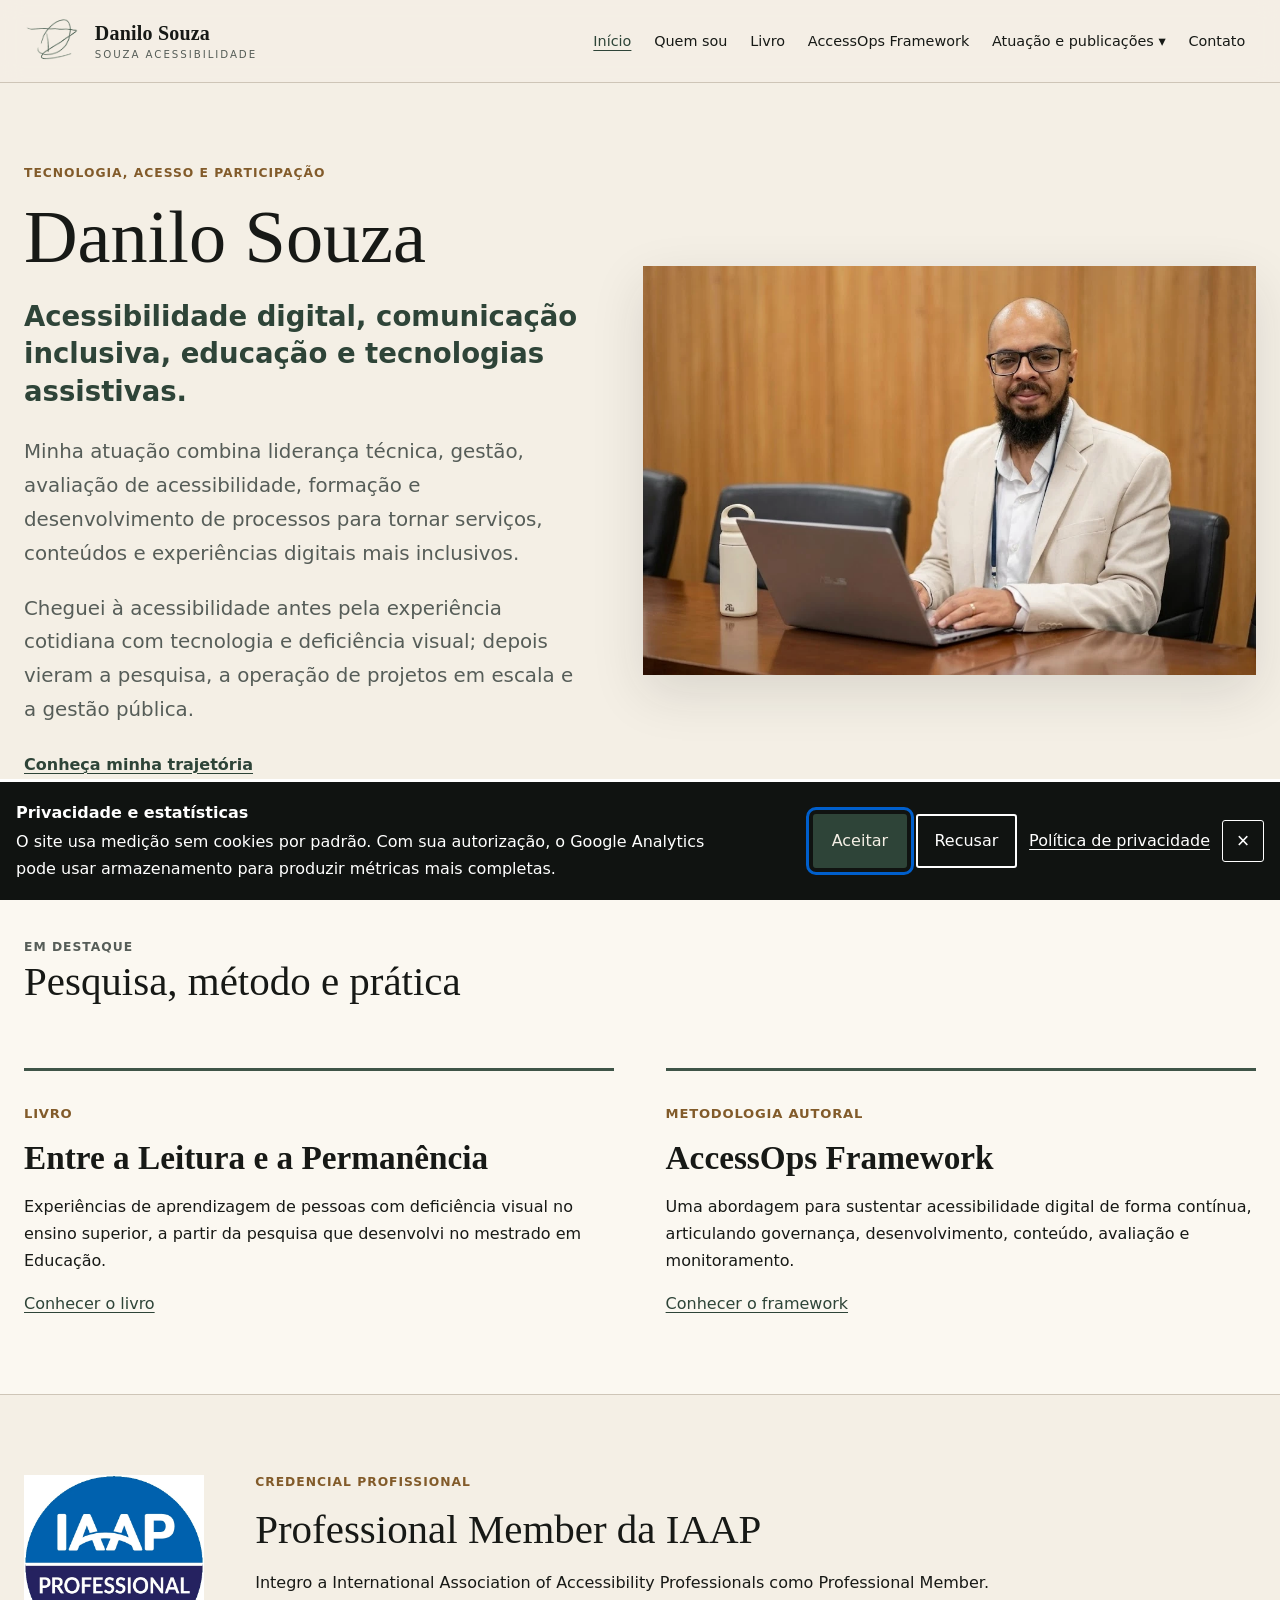
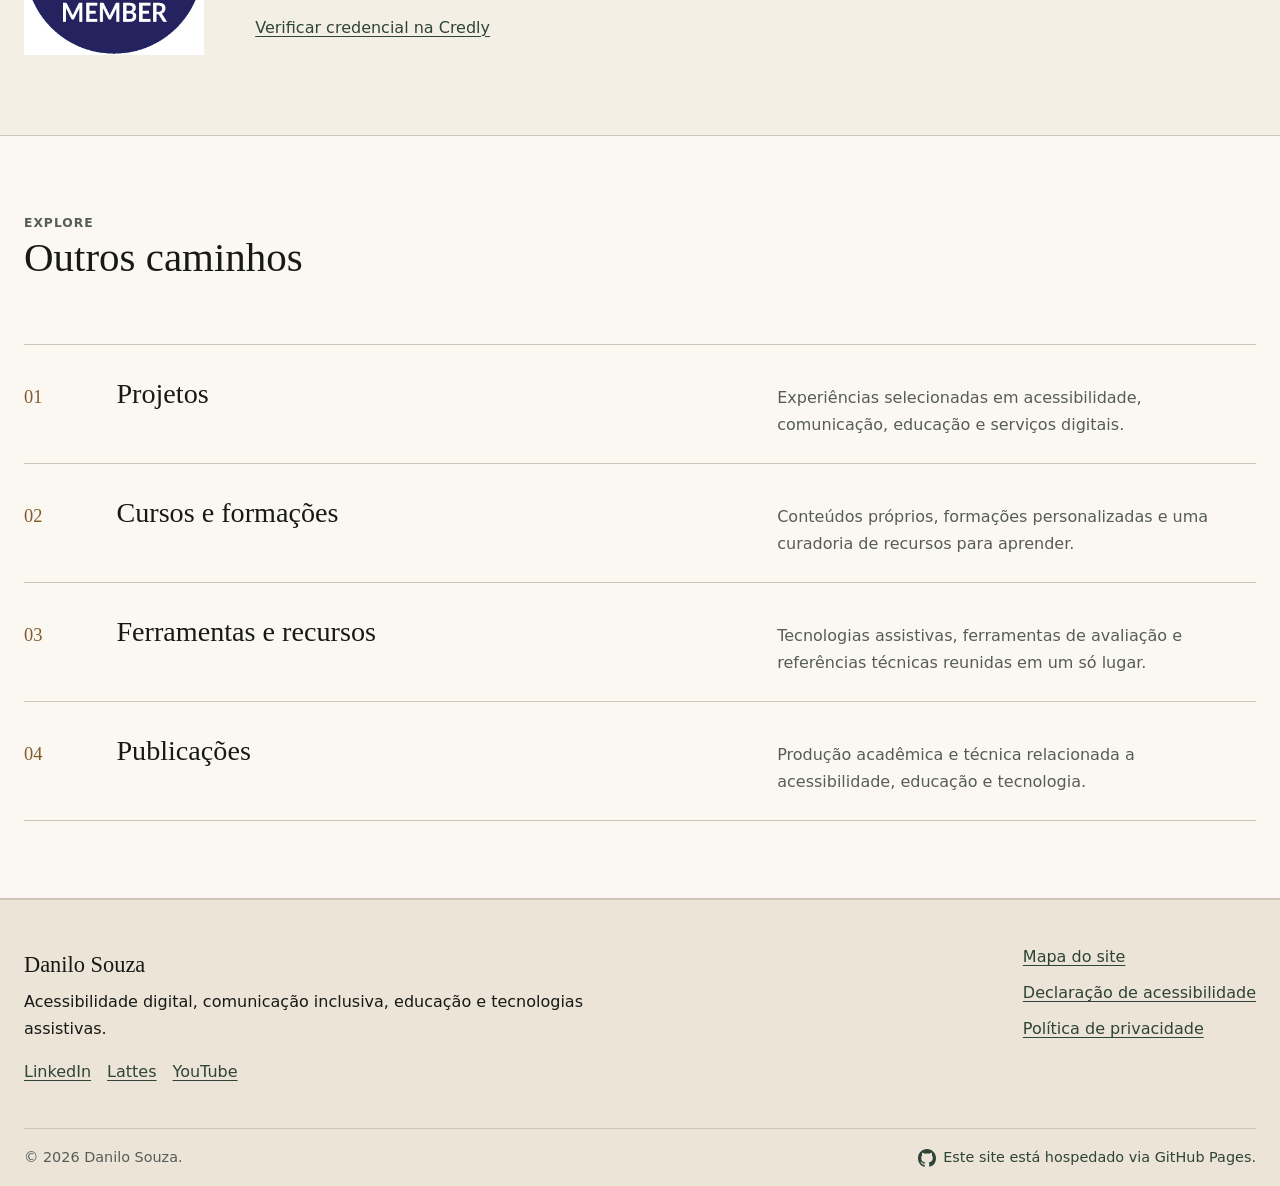
==== index.html @ 64485830 "Atualiza estrutura e conteúdo do site" ====
<!doctype html>
<html lang="pt-BR">
<head>
<meta charset="utf-8">
<meta name="viewport" content="width=device-width, initial-scale=1">
<title>Danilo Souza | Acessibilidade digital e comunicação inclusiva</title>
<meta name="description" content="Site de Danilo Souza sobre acessibilidade digital, comunicação inclusiva, educação, tecnologias assistivas, AccessOps Framework, publicações e projetos.">
<link rel="canonical" href="https://souzaacessibilidade.com.br/">
<link rel="icon" href="assets/img/favicon.svg" type="image/svg+xml">
<link rel="stylesheet" href="assets/css/styles.css">
<meta name="theme-color" content="#f4efe5" media="(prefers-color-scheme: light)">
<meta name="theme-color" content="#171b18" media="(prefers-color-scheme: dark)">
<meta property="og:type" content="website">
<meta property="og:locale" content="pt_BR">
<meta property="og:title" content="Danilo Souza | Acessibilidade digital e comunicação inclusiva">
<meta property="og:description" content="Site de Danilo Souza sobre acessibilidade digital, comunicação inclusiva, educação, tecnologias assistivas, AccessOps Framework, publicações e projetos.">
<meta property="og:url" content="https://souzaacessibilidade.com.br/">
<meta property="og:image" content="https://souzaacessibilidade.com.br/assets/img/danilo-souza-home.webp">
<meta name="twitter:card" content="summary_large_image">

<script type="application/ld+json">{"@context": "https://schema.org", "@type": "Person", "name": "Danilo Souza", "url": "https://souzaacessibilidade.com.br/", "image": "https://souzaacessibilidade.com.br/assets/img/danilo-souza-home.webp", "jobTitle": "Diretor de Acessibilidade Digital e Comunicação Inclusiva", "sameAs": ["https://www.linkedin.com/in/danilo-s-souza/", "http://lattes.cnpq.br/0973728129775438", "https://github.com/DxDad/souzaacessibilidade", "https://www.credly.com/badges/1b56a520-1020-4061-b99e-960985c0852b/linked_in_profile"], "knowsAbout": ["Acessibilidade digital", "Comunicação inclusiva", "Tecnologias assistivas", "Governança digital", "Educação inclusiva"]}</script>
</head>
<body>
<a class="skip-link" href="#conteudo">Ir para o conteúdo</a>
<header class="site-header">
  <div class="shell header-inner">
    <a class="brand" href="index.html" aria-label="Danilo Souza — página inicial">
      <span class="brand-mark" aria-hidden="true"></span>
      <span class="brand-text"><strong>Danilo Souza</strong><span>Souza Acessibilidade</span></span>
    </a>
    <button class="nav-toggle" type="button" aria-expanded="false" aria-controls="site-menu"><span aria-hidden="true">☰</span><span class="sr-only">Abrir menu</span></button>
    <nav id="site-menu" class="site-nav" aria-label="Navegação principal">
      <ul>
        <li><a href="index.html" aria-current="page">Início</a></li>
        <li><a href="quem-sou.html">Quem sou</a></li>
        <li><a href="entre-a-leitura-e-a-permanencia.html">Livro</a></li>
        <li><a href="accessops-framework.html">AccessOps Framework</a></li>
        <li class="nav-submenu">
          <button class="submenu-toggle" type="button" aria-expanded="false" aria-controls="atuacao-menu">Atuação e publicações <span aria-hidden="true">▾</span></button>
          <ul id="atuacao-menu" class="submenu" hidden><li><a href="cursos.html">Cursos</a></li><li><a href="ferramentas-e-recursos.html">Ferramentas e recursos</a></li><li><a href="projetos.html">Projetos</a></li><li><a href="publicacoes.html">Publicações</a></li><li><a href="atuacao-voluntaria.html">Atuação voluntária</a></li></ul>
        </li>
        <li><a href="contato.html">Contato</a></li>
      </ul>
    </nav>
  </div>
</header>
<main id="conteudo" tabindex="-1">
<section class="home-hero" aria-labelledby="home-title">
  <div class="shell home-hero-grid">
    <div class="home-copy">
      <p class="eyebrow">Tecnologia, acesso e participação</p>
      <h1 id="home-title">Danilo Souza</h1>
      <p class="tagline">Acessibilidade digital, comunicação inclusiva, educação e tecnologias assistivas.</p>
      <div class="prose lede"><p>Minha atuação combina liderança técnica, gestão, avaliação de acessibilidade, formação e desenvolvimento de processos para tornar serviços, conteúdos e experiências digitais mais inclusivos.</p><p>Cheguei à acessibilidade antes pela experiência cotidiana com tecnologia e deficiência visual; depois vieram a pesquisa, a operação de projetos em escala e a gestão pública.</p></div>
      <p class="text-link"><a href="quem-sou.html">Conheça minha trajetória</a></p>
    </div>
    <figure class="home-photo-wrap"><img class="home-photo" src="assets/img/danilo-souza-home.webp" width="1800" height="1199" alt="Danilo Souza sentado à mesa diante de um notebook, em uma sala com painéis de madeira."></figure>
  </div>
</section>
<section class="section alt" aria-labelledby="destaques-title">
  <div class="shell">
    <div class="section-head compact"><div><p class="eyebrow">Em destaque</p><h2 id="destaques-title">Pesquisa, método e prática</h2></div></div>
    <div class="feature-pair">
      <article class="feature"><p class="feature-kicker">Livro</p><h3>Entre a Leitura e a Permanência</h3><p>Experiências de aprendizagem de pessoas com deficiência visual no ensino superior, a partir da pesquisa que desenvolvi no mestrado em Educação.</p><a href="entre-a-leitura-e-a-permanencia.html">Conhecer o livro</a></article>
      <article class="feature"><p class="feature-kicker">Metodologia autoral</p><h3>AccessOps Framework</h3><p>Uma abordagem para sustentar acessibilidade digital de forma contínua, articulando governança, desenvolvimento, conteúdo, avaliação e monitoramento.</p><a href="accessops-framework.html">Conhecer o framework</a></article>
    </div>
  </div>
</section>
<section class="section" aria-labelledby="iaap-title">
  <div class="shell credential-strip">
    <img src="assets/img/iaap-professional-member.webp" width="600" height="600" alt="Badge IAAP Professional Member.">
    <div class="prose"><p class="eyebrow">Credencial profissional</p><h2 id="iaap-title">Professional Member da IAAP</h2><p>Integro a International Association of Accessibility Professionals como Professional Member.</p><p><a href="https://www.credly.com/badges/1b56a520-1020-4061-b99e-960985c0852b/linked_in_profile" target="_blank" rel="noopener noreferrer">Verificar credencial na Credly<span class="sr-only"> (abre em nova aba)</span></a></p></div>
  </div>
</section>
<section class="section alt" aria-labelledby="caminhos-title">
  <div class="shell"><div class="section-head compact"><div><p class="eyebrow">Explore</p><h2 id="caminhos-title">Outros caminhos</h2></div></div>
    <div class="editorial-links">
      <a class="editorial-link" href="projetos.html"><span class="editorial-index">01</span><span class="editorial-title">Projetos</span><span class="editorial-desc">Experiências selecionadas em acessibilidade, comunicação, educação e serviços digitais.</span></a>
      <a class="editorial-link" href="cursos.html"><span class="editorial-index">02</span><span class="editorial-title">Cursos e formações</span><span class="editorial-desc">Conteúdos próprios, formações personalizadas e uma curadoria de recursos para aprender.</span></a>
      <a class="editorial-link" href="ferramentas-e-recursos.html"><span class="editorial-index">03</span><span class="editorial-title">Ferramentas e recursos</span><span class="editorial-desc">Tecnologias assistivas, ferramentas de avaliação e referências técnicas reunidas em um só lugar.</span></a>
      <a class="editorial-link" href="publicacoes.html"><span class="editorial-index">04</span><span class="editorial-title">Publicações</span><span class="editorial-desc">Produção acadêmica e técnica relacionada a acessibilidade, educação e tecnologia.</span></a>
    </div>
  </div>
</section></main>
<footer class="site-footer">
  <div class="footer-grid shell">
    <div>
      <p class="footer-brand">Danilo Souza</p>
      <p>Acessibilidade digital, comunicação inclusiva, educação e tecnologias assistivas.</p>
      <div class="footer-social" aria-label="Perfis e canais externos">
        <a href="https://www.linkedin.com/in/danilo-s-souza/" target="_blank" rel="noopener noreferrer">LinkedIn<span class="sr-only"> (abre em nova aba)</span></a>
        <a href="http://lattes.cnpq.br/0973728129775438" target="_blank" rel="noopener noreferrer">Lattes<span class="sr-only"> (abre em nova aba)</span></a>
        <a href="https://www.youtube.com/playlist?list=PL_rMi_LH7fsJri7m0arTn__mu0YzsAhyv" target="_blank" rel="noopener noreferrer">YouTube<span class="sr-only"> (abre em nova aba)</span></a>
      </div>
    </div>
    <nav aria-label="Informações do site" class="footer-links">
      <a href="mapa-do-site.html">Mapa do site</a>
      <a href="declaracao-de-acessibilidade.html">Declaração de acessibilidade</a>
      <a href="politica-de-privacidade.html">Política de privacidade</a>
    </nav>
  </div>
  <div class="footer-bottom shell">
    <p>© 2026 Danilo Souza.</p>
    <a class="github-hosting" href="https://github.com/DxDad/souzaacessibilidade" target="_blank" rel="noopener noreferrer"><span class="github-mark" aria-hidden="true"></span>Este site está hospedado via GitHub Pages.<span class="sr-only"> Repositório do site, abre em nova aba.</span></a>
  </div>
</footer>
<div class="consent" id="analytics-consent" hidden role="dialog" aria-modal="true" aria-labelledby="consent-title" aria-describedby="consent-text">
  <div class="consent-inner">
    <div>
      <p id="consent-title"><strong>Privacidade e estatísticas</strong></p>
      <p id="consent-text">O site usa medição sem cookies por padrão. Com sua autorização, o Google Analytics pode usar armazenamento para produzir métricas mais completas.</p>
    </div>
    <div class="consent-actions">
      <button type="button" class="button" data-consent="granted">Aceitar</button>
      <button type="button" class="button secondary inverse" data-consent="denied">Recusar</button>
      <a class="consent-policy" href="politica-de-privacidade.html">Política de privacidade</a>
      <button type="button" class="consent-close" data-consent-close aria-label="Fechar e manter a medição sem cookies">×</button>
    </div>
  </div>
</div>
<script src="assets/js/main.js" defer></script>
<div vw class="enabled"><div vw-access-button class="active"></div><div vw-plugin-wrapper><div class="vw-plugin-top-wrapper"></div></div></div>
<script src="https://vlibras.gov.br/app/vlibras-plugin.js"></script>
<script>if(window.VLibras){new window.VLibras.Widget('https://vlibras.gov.br/app');}</script>
</body>
</html>
---- assets/css/styles.css ----
:root{color-scheme:light;--bg:#f4efe5;--surface:#fbf8f1;--surface-2:#ece4d6;--ink:#171916;--muted:#565d58;--green:#3f5548;--green-strong:#2e4438;--green-soft:#dfe6df;--bronze:#825b2a;--line:#cec5b7;--focus:#005fcc;--shadow:0 18px 50px rgba(30,34,30,.12);--max:1280px;--measure:76ch}
@media(prefers-color-scheme:dark){:root{color-scheme:dark;--bg:#171b18;--surface:#1f2420;--surface-2:#282e29;--ink:#f3eee4;--muted:#c4c9c4;--green:#a8c1ad;--green-strong:#c5d6c8;--green-soft:#2e3b32;--bronze:#d5ad75;--line:#424a43;--focus:#78b8ff;--shadow:0 18px 50px rgba(0,0,0,.28)}}
*{box-sizing:border-box}html{scroll-behavior:smooth}body{margin:0;background:var(--bg);color:var(--ink);font:1rem/1.7 system-ui,-apple-system,BlinkMacSystemFont,"Segoe UI",sans-serif}img{max-width:100%;height:auto}a{color:var(--green-strong);text-decoration-thickness:.08em;text-underline-offset:.18em}a:hover{text-decoration-thickness:.14em}a:focus-visible,button:focus-visible,summary:focus-visible{outline:3px solid var(--focus);outline-offset:4px;border-radius:3px}.shell{width:min(calc(100% - 3rem),var(--max));margin-inline:auto}.sr-only{position:absolute!important;width:1px!important;height:1px!important;padding:0!important;margin:-1px!important;overflow:hidden!important;clip:rect(0,0,0,0)!important;white-space:nowrap!important;border:0!important}.skip-link{position:fixed;left:1rem;top:1rem;z-index:10000;background:#fff;color:#000;padding:.65rem 1rem;transform:translateY(-180%);border:2px solid #000}.skip-link:focus{transform:none}.site-header{background:color-mix(in srgb,var(--bg) 94%,transparent);backdrop-filter:blur(10px);border-bottom:1px solid var(--line);position:sticky;top:0;z-index:100}.header-inner{min-height:82px;display:flex;align-items:center;justify-content:space-between;gap:1.2rem}.brand{display:flex;align-items:center;gap:.8rem;text-decoration:none;color:var(--ink);min-width:max-content}.brand-mark{width:58px;height:46px;background:var(--green);mask:url('../img/rubrica-danilo.png') center/contain no-repeat;-webkit-mask:url('../img/rubrica-danilo.png') center/contain no-repeat;transform:rotate(-3deg)}.brand-text{display:grid;line-height:1.05}.brand-text strong{font-family:Georgia,"Times New Roman",serif;font-size:1.25rem;font-weight:600;letter-spacing:.01em}.brand-text span{font-size:.64rem;letter-spacing:.19em;text-transform:uppercase;margin-top:.32rem;color:var(--muted)}.nav-toggle{display:none;background:transparent;border:1px solid var(--line);padding:.55rem .7rem;font-size:1.15rem;color:var(--ink)}.site-nav>ul{display:flex;align-items:center;gap:.08rem;list-style:none;margin:0;padding:0}.site-nav a,.submenu-toggle{display:block;padding:.62rem .67rem;color:var(--ink);background:none;border:0;text-decoration:none;font:inherit;font-size:.9rem;cursor:pointer}.site-nav a[aria-current=page],.site-nav a:hover,.submenu-toggle:hover{color:var(--green-strong);text-decoration:underline;text-underline-offset:.28em}.nav-submenu{position:relative}.submenu-toggle[aria-expanded=true] span{display:inline-block;transform:rotate(180deg)}.submenu{position:absolute;right:0;top:calc(100% + .42rem);min-width:250px;background:var(--surface);border:1px solid var(--line);box-shadow:var(--shadow);padding:.42rem;list-style:none;margin:0}.submenu a{padding:.7rem .8rem}main{min-height:58vh}.eyebrow{margin:0 0 .7rem;color:var(--bronze);font-weight:750;letter-spacing:.08em;text-transform:uppercase;font-size:.77rem}h1,h2,h3{font-family:Georgia,"Times New Roman",serif;line-height:1.14;color:var(--ink);text-wrap:balance}h1{font-size:clamp(2.5rem,5.8vw,5.4rem);font-weight:500;margin:.08em 0 .25em}h2{font-size:clamp(1.8rem,3.2vw,3rem);font-weight:500;margin:0 0 .7em}h3{font-size:clamp(1.2rem,1.8vw,1.55rem);font-weight:600;margin:1.2em 0 .42em}.tagline{font-size:clamp(1.25rem,2.15vw,1.95rem);max-width:34ch;color:var(--green-strong);font-weight:600;line-height:1.35;margin:0 0 1.6rem}.lede{font-size:clamp(1.08rem,1.55vw,1.3rem);max-width:68ch;color:var(--muted)}.prose{max-width:var(--measure)}.prose p{margin:0 0 1.08em}.prose-wide{max-width:94ch}.home-hero{padding:clamp(2.1rem,5vw,5.5rem) 0;border-bottom:1px solid var(--line)}.home-hero-grid{display:grid;grid-template-columns:minmax(0,.95fr) minmax(420px,1.05fr);gap:clamp(2.5rem,5vw,6rem);align-items:center}.home-copy{padding-block:1rem}.home-photo-wrap{margin:0}.home-photo{display:block;width:100%;aspect-ratio:3/2;object-fit:cover;object-position:center 44%;box-shadow:var(--shadow)}.text-link{margin:1.5rem 0 0;font-weight:700}.section{padding:clamp(3.2rem,6vw,6rem) 0}.section.alt{background:var(--surface);border-block:1px solid var(--line)}.section-head{display:grid;grid-template-columns:minmax(0,1.2fr) minmax(280px,.8fr);gap:2.5rem;align-items:end;margin-bottom:2.2rem}.section-head.compact{grid-template-columns:1fr}.section-head p{margin:0;color:var(--muted);max-width:55ch}.feature-pair{display:grid;grid-template-columns:repeat(2,minmax(0,1fr));gap:clamp(1.5rem,4vw,4rem)}.feature{border-top:3px solid var(--green);padding-top:1.2rem}.feature h3{font-size:clamp(1.55rem,2.6vw,2.35rem);margin:.2rem 0 .65rem}.feature p{max-width:64ch}.feature-kicker{color:var(--bronze);text-transform:uppercase;letter-spacing:.06em;font-weight:750;font-size:.82rem}.credential-strip{display:grid;grid-template-columns:180px minmax(0,1fr);gap:clamp(1.6rem,4vw,3.5rem);align-items:center}.credential-strip img{width:180px}.credential-strip h2{margin-bottom:.4em}.editorial-links{border-top:1px solid var(--line)}.editorial-link{display:grid;grid-template-columns:70px minmax(0,1fr) minmax(260px,.75fr);gap:1.4rem;padding:1.55rem 0;border-bottom:1px solid var(--line);align-items:baseline;text-decoration:none;color:var(--ink)}.editorial-link:hover .editorial-title{text-decoration:underline;text-underline-offset:.2em}.editorial-index{font-family:Georgia,serif;color:var(--bronze);font-size:1.15rem}.editorial-title{font-family:Georgia,serif;font-size:clamp(1.35rem,2.2vw,1.9rem)}.editorial-desc{color:var(--muted)}.page-hero{padding:clamp(3.6rem,7vw,6.5rem) 0 2.6rem;border-bottom:1px solid var(--line)}.page-hero .lede{margin-bottom:0}.content-wrap{padding:clamp(2.8rem,5.5vw,5.2rem) 0}.story-layout{display:grid;grid-template-columns:minmax(0,1.45fr) minmax(300px,.55fr);gap:clamp(2.5rem,6vw,6.5rem);align-items:start}.story-prose{max-width:82ch}.story-aside{position:sticky;top:110px}.story-aside figure{margin:0}.story-aside figcaption{font-size:.9rem;color:var(--muted);margin-top:.6rem}.portrait{width:100%;display:block;box-shadow:var(--shadow)}.story-section{padding:2.15rem 0;border-top:1px solid var(--line)}.story-section:first-child{border-top:0;padding-top:0}.story-section h2{font-size:clamp(1.55rem,2.5vw,2.25rem)}.callout{border-left:4px solid var(--bronze);padding:.8rem 0 .8rem 1.35rem;margin:2rem 0;font-family:Georgia,serif;font-size:1.22rem;line-height:1.5}.button-row{display:flex;flex-wrap:wrap;gap:.75rem;margin:1.5rem 0}.button{display:inline-flex;align-items:center;justify-content:center;min-height:46px;padding:.72rem 1.05rem;border:2px solid var(--green-strong);background:var(--green-strong);color:var(--bg);text-decoration:none;font-weight:750;border-radius:3px;cursor:pointer;font:inherit}.button:hover{filter:brightness(.93)}.button.secondary{background:transparent;color:var(--green-strong)}.button.secondary:hover{background:var(--green-soft)}.button.inverse{color:white;border-color:white}.book-grid{display:grid;grid-template-columns:minmax(280px,.62fr) minmax(0,1.2fr);gap:clamp(2.5rem,6vw,6rem);align-items:start}.book-cover{width:min(100%,470px);box-shadow:0 22px 48px rgba(0,0,0,.2)}.meta-list{display:grid;grid-template-columns:max-content 1fr;gap:.4rem 1.3rem;margin:1.5rem 0 0}.meta-list dt{font-weight:750}.meta-list dd{margin:0}.status{display:inline-block;background:var(--green-soft);color:var(--ink);font-weight:750;padding:.38rem .62rem;border-radius:3px;margin-bottom:1rem}.editorial-block{display:grid;grid-template-columns:minmax(260px,.7fr) minmax(0,1.1fr);gap:clamp(2rem,6vw,6rem);align-items:start}.video-poster{display:block;position:relative;max-width:1050px;text-decoration:none;color:white}.video-poster img{display:block;width:100%;box-shadow:var(--shadow)}.video-cta{position:absolute;left:1rem;bottom:1rem;background:rgba(0,0,0,.82);color:white;padding:.65rem .85rem;font-weight:750;border-radius:3px}.sample-shell{max-width:980px}.book-sample{margin-top:1.6rem;border:1px solid var(--line);background:var(--bg)}.book-sample summary{cursor:pointer;padding:1.1rem 1.25rem;font-weight:800;color:var(--green-strong);list-style-position:inside}.book-sample[open] summary{border-bottom:1px solid var(--line)}.sample-content{max-width:78ch;padding:clamp(1.4rem,4vw,3rem);margin:auto}.sample-content blockquote{margin:1.5rem 0;padding:1rem 1.3rem;border-left:4px solid var(--green);background:var(--surface)}.sample-content blockquote p{margin:.65rem 0}.sample-cta{border-top:2px solid var(--green);margin-top:2.5rem;padding-top:1.3rem}.longform .long-section,.prose-wide .long-section{padding:2.15rem 0;border-top:1px solid var(--line)}.longform .long-section:first-child,.prose-wide .long-section:first-child{border-top:0;padding-top:0}.long-section h2{font-size:clamp(1.6rem,2.5vw,2.35rem)}.cycle{display:grid;grid-template-columns:repeat(3,1fr);gap:1px;background:var(--line);border:1px solid var(--line);margin:2rem 0}.cycle article{background:var(--surface);padding:1.45rem}.cycle .n{color:var(--bronze);font-family:Georgia,serif;font-size:1.55rem}.cycle h3{margin:.35rem 0 .4rem}.resource-note{max-width:86ch;margin-bottom:2rem}.resource-section{padding:2.3rem 0;border-top:1px solid var(--line)}.resource-section:first-of-type{border-top:0}.resource-section>h2{font-size:clamp(1.55rem,2.4vw,2.2rem)}.resource-list{border-top:1px solid var(--line)}.resource-entry{display:grid;grid-template-columns:minmax(0,1.2fr) minmax(300px,.8fr);gap:2rem;padding:1.45rem 0;border-bottom:1px solid var(--line);scroll-margin-top:110px}.resource-entry h3{margin:0 0 .4rem}.resource-entry p{margin:.2rem 0}.resource-meta{margin:0}.resource-meta div{display:grid;grid-template-columns:90px 1fr;gap:.65rem;padding:.18rem 0}.resource-meta dt{font-weight:750}.resource-meta dd{margin:0}.course-sections{border-top:1px solid var(--line)}.course-section{display:grid;grid-template-columns:minmax(170px,.32fr) minmax(0,1fr);gap:clamp(2rem,5vw,5rem);padding:2.6rem 0;border-bottom:1px solid var(--line)}.section-label{color:var(--bronze);font-weight:800;text-transform:uppercase;letter-spacing:.06em;font-size:.85rem}.course-content h2{font-size:clamp(1.5rem,2.4vw,2.2rem);margin-top:0}.course-content p{max-width:75ch}.learning-list{display:grid;grid-template-columns:repeat(2,minmax(0,1fr));gap:2rem 3rem}.learning-list article{border-top:2px solid var(--green);padding-top:.9rem}.learning-list h2{font-size:1.35rem}.steps{display:grid;grid-template-columns:repeat(4,1fr);gap:1px;background:var(--line);border:1px solid var(--line);margin:1.7rem 0}.steps article{background:var(--surface);padding:1.3rem}.steps span{font-family:Georgia,serif;color:var(--bronze);font-size:1.4rem}.steps h3{margin:.35rem 0}.principles{display:grid;grid-template-columns:repeat(2,1fr);gap:1.4rem}.principles article{border-top:2px solid var(--green);padding-top:.9rem}.ethics-note{font-size:.94rem;color:var(--muted);border-top:1px solid var(--line);padding-top:1.2rem}.project-list,.pub-list{border-top:1px solid var(--line)}.project-entry,.pub-entry{display:grid;grid-template-columns:minmax(140px,.28fr) minmax(0,1fr);gap:1.8rem;padding:1.85rem 0;border-bottom:1px solid var(--line)}.project-type,.pub-year{color:var(--bronze);font-weight:800;font-size:.86rem;text-transform:uppercase;letter-spacing:.06em}.project-entry h2,.pub-entry h2{font-size:clamp(1.35rem,2vw,1.85rem);margin:0 0 .45rem}.project-entry p,.pub-entry p{margin:.4rem 0;max-width:76ch}.inline-links{display:flex;flex-wrap:wrap;gap:.9rem;margin-top:.7rem}.note{font-size:.94rem;color:var(--muted)}.contact-grid{display:grid;grid-template-columns:repeat(2,minmax(0,1fr));gap:1.5rem;max-width:950px}.contact-item{border-top:2px solid var(--green);padding:1rem 0}.contact-item h2{font-size:1.25rem;margin:0 0 .3rem}.site-map{columns:2;column-gap:4rem;max-width:980px}.site-map>li{break-inside:avoid;margin-bottom:1rem}.site-map ul{margin-top:.5rem}.policy h2{margin-top:2.2rem;font-size:1.65rem}.status-line{font-weight:700}.site-footer{border-top:1px solid var(--line);background:var(--surface-2)}.footer-grid{display:grid;grid-template-columns:minmax(0,1fr) auto;gap:3rem;padding:2.7rem 0}.footer-brand{font-family:Georgia,serif;font-size:1.4rem;margin:0 0 .3rem}.footer-grid p{max-width:60ch;margin:.2rem 0}.footer-social{display:flex;gap:1rem;flex-wrap:wrap;margin-top:1rem}.footer-links{display:grid;align-content:start;gap:.55rem}.footer-links a{white-space:nowrap}.footer-bottom{border-top:1px solid var(--line);padding:1rem 0;font-size:.9rem;color:var(--muted);display:flex;gap:1.5rem;justify-content:space-between;align-items:center}.footer-bottom p{margin:0}.github-hosting{display:inline-flex;gap:.45rem;align-items:center;text-decoration:none}.github-mark{width:18px;height:18px;background:currentColor;mask:url('../img/github-mark.svg') center/contain no-repeat;-webkit-mask:url('../img/github-mark.svg') center/contain no-repeat}.consent{position:fixed;z-index:5000;inset:auto 0 0;background:#101311;color:#fff;border-top:3px solid #fff;max-height:100vh;overflow:auto}.consent-inner{width:min(calc(100% - 2rem),var(--max));margin:auto;padding:1rem 0;display:flex;gap:1.5rem;align-items:center;justify-content:space-between}.consent p{margin:.1rem 0;max-width:72ch}.consent-actions{display:flex;flex-wrap:wrap;gap:.55rem;align-items:center;flex-shrink:0}.consent-policy{color:white;padding:.55rem .2rem}.consent-close{background:transparent;border:1px solid #fff;color:#fff;font-size:1.35rem;line-height:1;width:42px;height:42px;border-radius:3px;cursor:pointer}
@media(max-width:1120px){.nav-toggle{display:block}.site-nav{display:none;position:absolute;left:0;right:0;top:82px;background:var(--surface);border-bottom:1px solid var(--line);padding:.5rem 1.5rem 1rem}.site-nav.open{display:block}.site-nav>ul{display:block}.site-nav a,.submenu-toggle{padding:.8rem .5rem}.submenu{position:static;box-shadow:none;border:0;border-left:2px solid var(--line);margin-left:.7rem;background:transparent}.home-hero-grid,.story-layout,.book-grid,.editorial-block{grid-template-columns:1fr}.home-photo{max-height:620px}.story-aside{position:static}.story-aside figure{max-width:560px}.section-head{grid-template-columns:1fr}.editorial-link{grid-template-columns:55px 1fr}.editorial-desc{grid-column:2}.cycle{grid-template-columns:repeat(2,1fr)}.resource-entry{grid-template-columns:1fr}.course-section{grid-template-columns:1fr;gap:.8rem}.steps{grid-template-columns:repeat(2,1fr)}}
@media(max-width:700px){body{font-size:1rem}.shell{width:min(calc(100% - 1.25rem),var(--max))}.header-inner{min-height:72px}.site-nav{top:72px;padding-inline:.7rem}.brand-mark{width:48px;height:39px}.brand-text strong{font-size:1.12rem}.brand-text span{font-size:.56rem}.home-hero{padding-top:1.5rem}.home-hero-grid{gap:2rem}.home-photo{aspect-ratio:4/3}.feature-pair,.learning-list,.principles,.contact-grid{grid-template-columns:1fr}.credential-strip{grid-template-columns:110px 1fr}.credential-strip img{width:110px}.editorial-link{grid-template-columns:1fr;gap:.28rem}.editorial-index,.editorial-desc{grid-column:auto}.cycle,.steps{grid-template-columns:1fr}.project-entry,.pub-entry{grid-template-columns:1fr;gap:.4rem}.resource-meta div{grid-template-columns:1fr;gap:.05rem}.site-map{columns:1}.footer-grid{grid-template-columns:1fr;gap:1.5rem}.footer-links a{white-space:normal}.footer-bottom{display:block}.github-hosting{margin-top:.55rem}.consent-inner{display:block}.consent-actions{margin-top:.8rem}.meta-list{grid-template-columns:1fr;gap:.1rem}.meta-list dd{margin-bottom:.55rem}}
@media(prefers-reduced-motion:reduce){html{scroll-behavior:auto}*,*::before,*::after{animation-duration:.001ms!important;transition-duration:.001ms!important}}
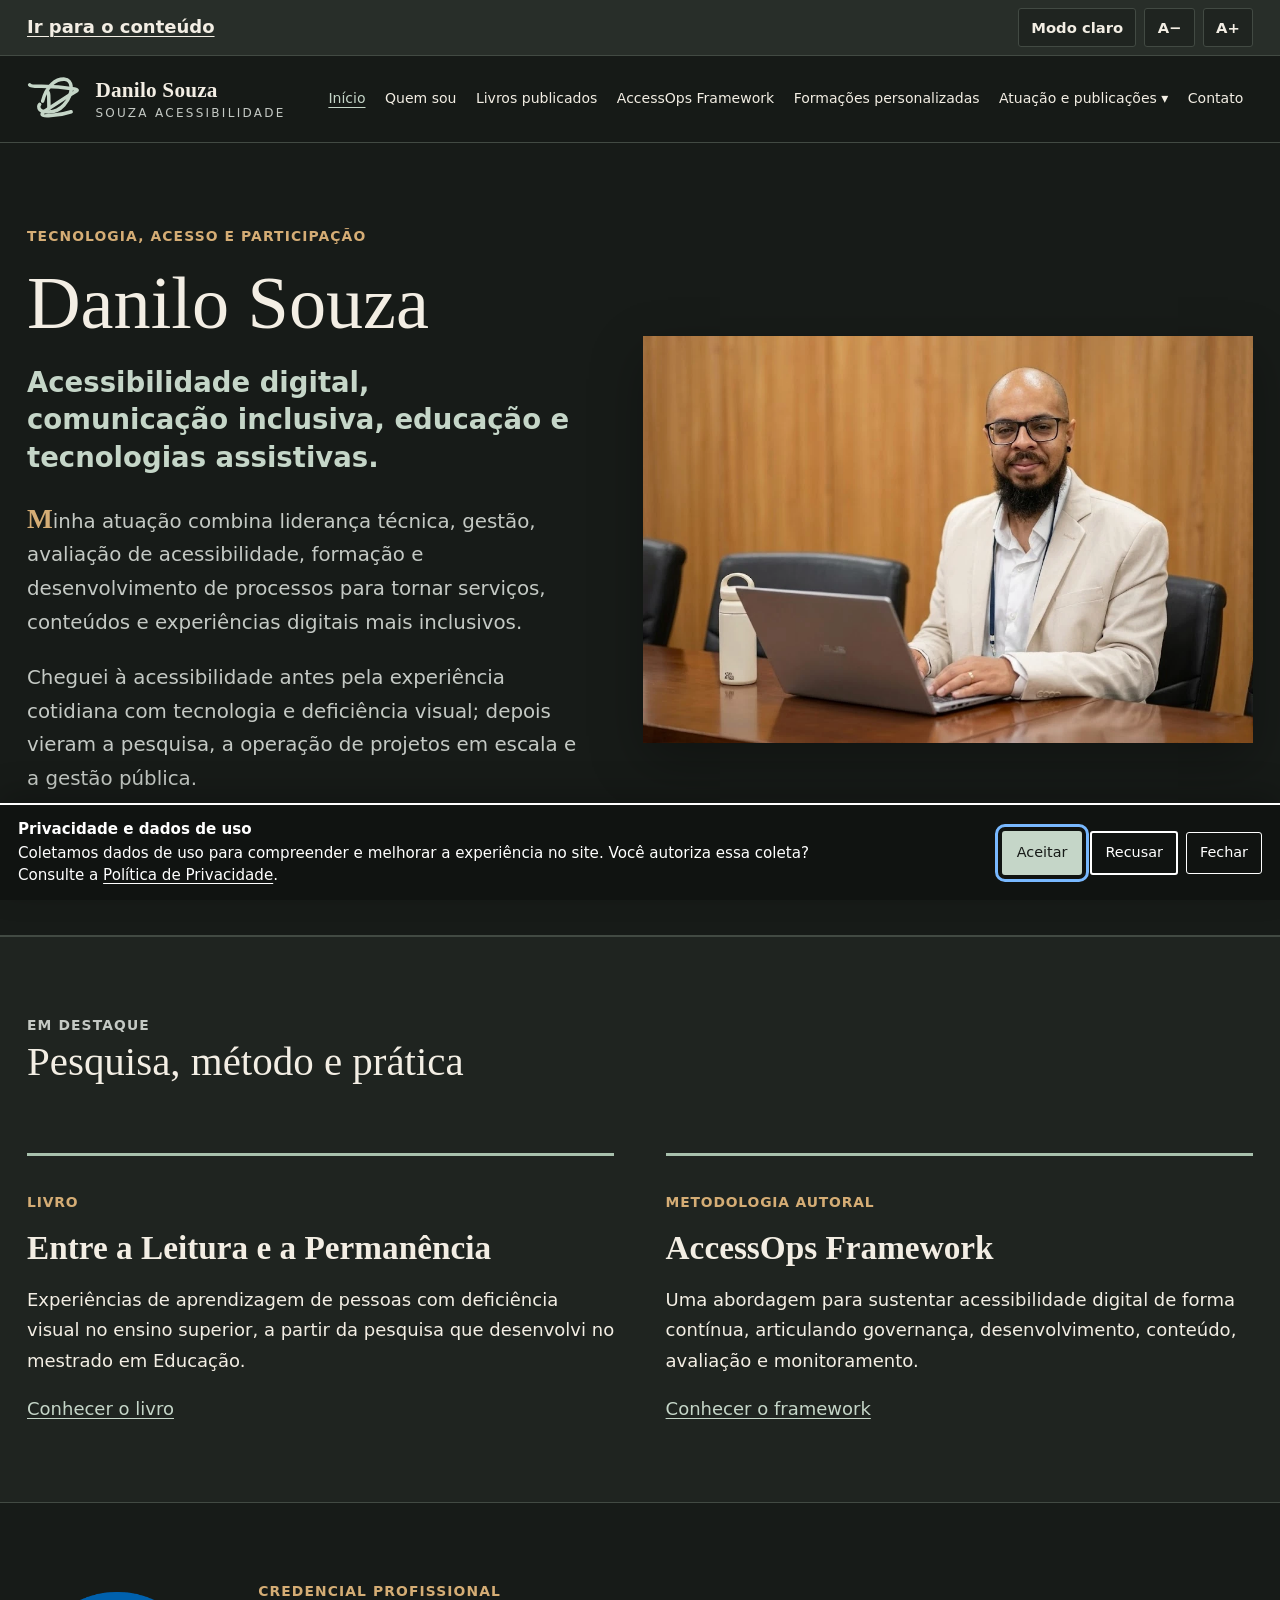
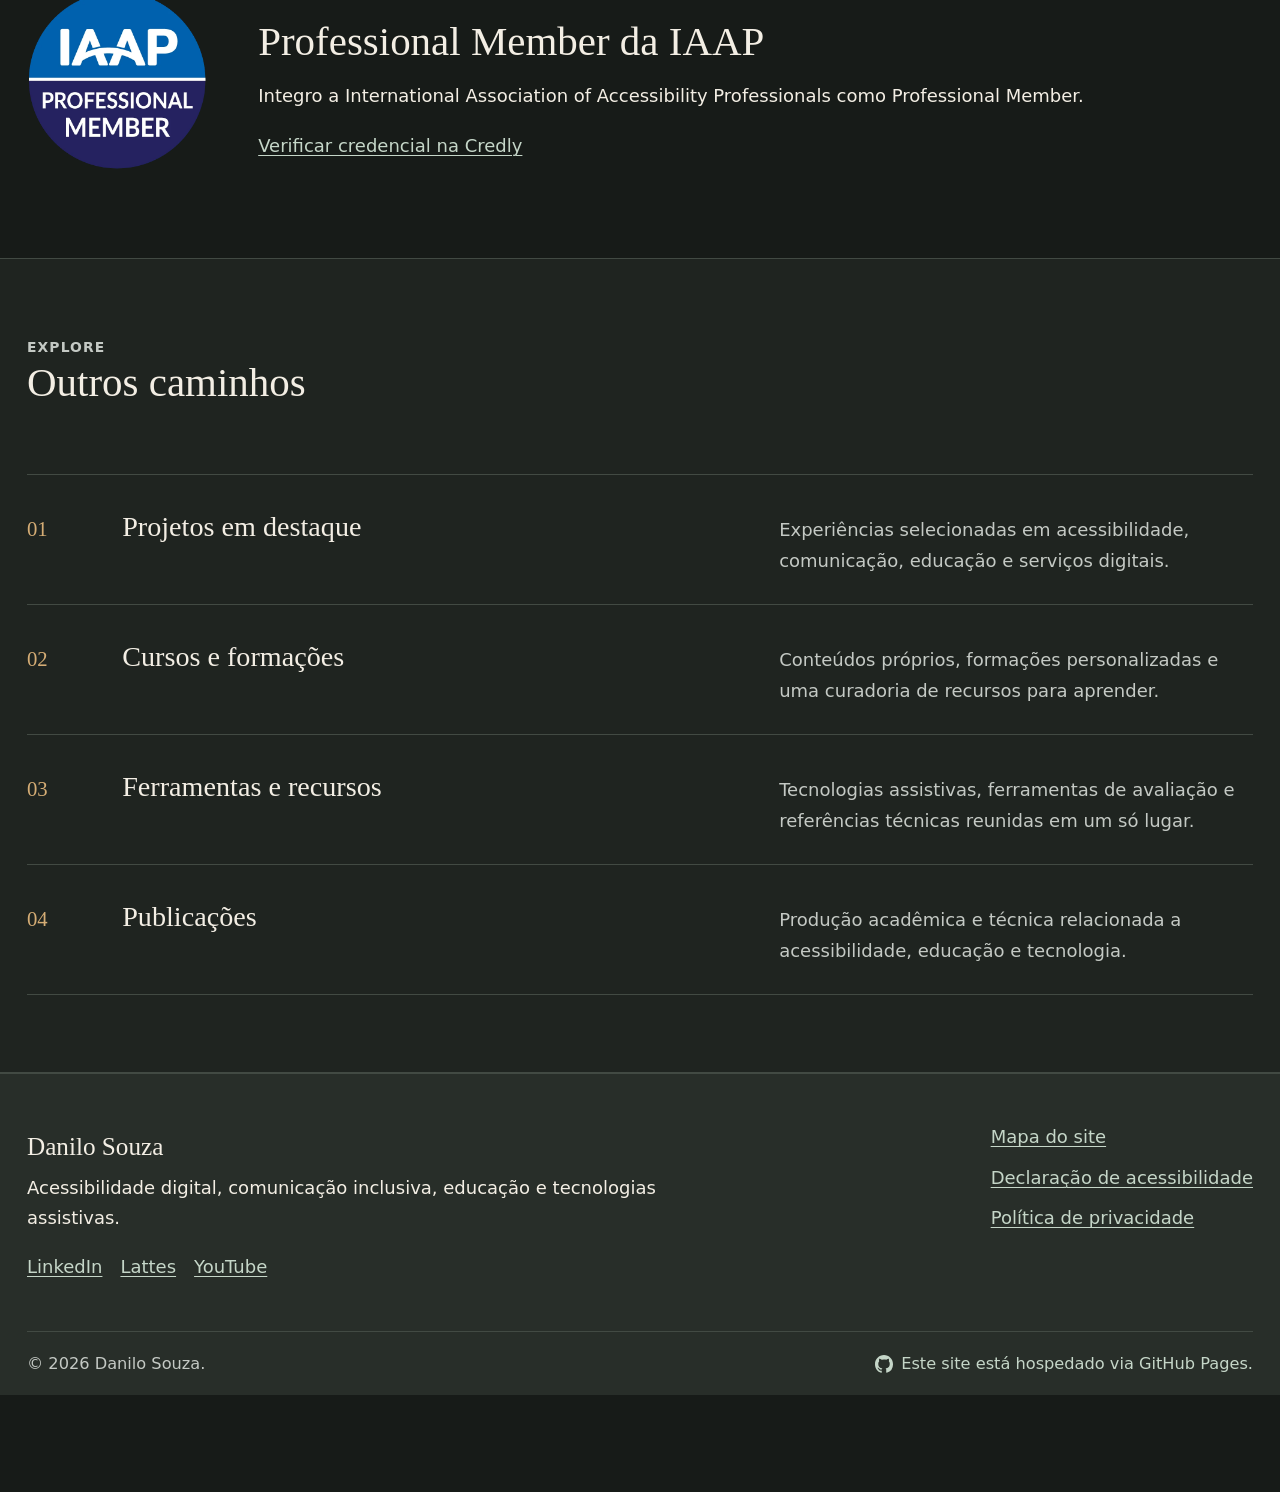
==== commit 7a3c8b01: "Atualiza acessibilidade, semântica, navegação e SEO do site" ====
--- a/index.html
+++ b/index.html
@@ -7,9 +7,9 @@
 <meta name="description" content="Site de Danilo Souza sobre acessibilidade digital, comunicação inclusiva, educação, tecnologias assistivas, AccessOps Framework, publicações e projetos.">
 <link rel="canonical" href="https://souzaacessibilidade.com.br/">
 <link rel="icon" href="assets/img/favicon.svg" type="image/svg+xml">
+<script data-visual-init>(function(){try{var t=localStorage.getItem('souza_theme');document.documentElement.dataset.theme=t==='light'?'light':'dark';var s=Number(localStorage.getItem('souza_text_size'));if([14,16,18,20,22].includes(s)){document.documentElement.style.setProperty('--text-size',s+'px');document.documentElement.dataset.textSize=String(s);}}catch(e){document.documentElement.dataset.theme='dark';}})();</script>
 <link rel="stylesheet" href="assets/css/styles.css">
-<meta name="theme-color" content="#f4efe5" media="(prefers-color-scheme: light)">
-<meta name="theme-color" content="#171b18" media="(prefers-color-scheme: dark)">
+<meta name="theme-color" id="theme-color-meta" content="#171b18">
 <meta property="og:type" content="website">
 <meta property="og:locale" content="pt_BR">
 <meta property="og:title" content="Danilo Souza | Acessibilidade digital e comunicação inclusiva">
@@ -18,26 +18,79 @@
 <meta property="og:image" content="https://souzaacessibilidade.com.br/assets/img/danilo-souza-home.webp">
 <meta name="twitter:card" content="summary_large_image">
 
-<script type="application/ld+json">{"@context": "https://schema.org", "@type": "Person", "name": "Danilo Souza", "url": "https://souzaacessibilidade.com.br/", "image": "https://souzaacessibilidade.com.br/assets/img/danilo-souza-home.webp", "jobTitle": "Diretor de Acessibilidade Digital e Comunicação Inclusiva", "sameAs": ["https://www.linkedin.com/in/danilo-s-souza/", "http://lattes.cnpq.br/0973728129775438", "https://github.com/DxDad/souzaacessibilidade", "https://www.credly.com/badges/1b56a520-1020-4061-b99e-960985c0852b/linked_in_profile"], "knowsAbout": ["Acessibilidade digital", "Comunicação inclusiva", "Tecnologias assistivas", "Governança digital", "Educação inclusiva"]}</script>
+<script type="application/ld+json">{
+  "@context": "https://schema.org",
+  "@graph": [
+    {
+      "@type": "WebSite",
+      "@id": "https://souzaacessibilidade.com.br/#website",
+      "url": "https://souzaacessibilidade.com.br/",
+      "name": "Souza Acessibilidade",
+      "inLanguage": "pt-BR",
+      "publisher": {"@id": "https://souzaacessibilidade.com.br/#danilo-souza"}
+    },
+    {
+      "@type": "Person",
+      "@id": "https://souzaacessibilidade.com.br/#danilo-souza",
+      "name": "Danilo Souza",
+      "alternateName": "Danilo Silva de Souza",
+      "url": "https://souzaacessibilidade.com.br/",
+      "image": "https://souzaacessibilidade.com.br/assets/img/danilo-souza-home.webp",
+      "jobTitle": "Diretor de Acessibilidade Digital e Comunicação Inclusiva",
+      "sameAs": [
+        "https://www.linkedin.com/in/danilo-s-souza/",
+        "http://lattes.cnpq.br/0973728129775438",
+        "https://github.com/DxDad/souzaacessibilidade",
+        "https://www.credly.com/badges/1b56a520-1020-4061-b99e-960985c0852b/linked_in_profile"
+      ],
+      "knowsAbout": ["Acessibilidade digital", "Comunicação inclusiva", "Tecnologias assistivas", "Governança digital", "Educação inclusiva"]
+    }
+  ]
+}</script>
 </head>
 <body>
-<a class="skip-link" href="#conteudo">Ir para o conteúdo</a>
+<div class="utility-bar">
+  <div class="shell utility-inner">
+    <a class="skip-link" href="#conteudo">Ir para o conteúdo</a>
+    <div class="display-controls" role="group" aria-label="Preferências de visualização">
+      <button type="button" class="utility-button" data-theme-toggle>Modo claro</button>
+      <button type="button" class="utility-button font-button" data-font-decrease>A−<span class="sr-only"> Diminuir tamanho do texto</span></button>
+      <button type="button" class="utility-button font-button" data-font-increase>A+<span class="sr-only"> Aumentar tamanho do texto</span></button>
+      <span class="sr-only" id="text-size-status" aria-live="polite"></span>
+    </div>
+  </div>
+</div>
+<div class="consent" id="analytics-consent" hidden role="dialog" aria-modal="true" aria-labelledby="consent-title" aria-describedby="consent-text">
+  <div class="consent-inner">
+    <div class="consent-copy">
+      <p id="consent-title"><strong>Privacidade e dados de uso</strong></p>
+      <p id="consent-text">Coletamos dados de uso para compreender e melhorar a experiência no site. Você autoriza essa coleta? Consulte a <a href="politica-de-privacidade.html">Política de Privacidade</a>.</p>
+    </div>
+    <div class="consent-actions">
+      <button type="button" class="button" data-consent="granted">Aceitar</button>
+      <button type="button" class="button secondary inverse" data-consent="denied">Recusar</button>
+      <button type="button" class="button secondary inverse consent-close" data-consent-close>Fechar</button>
+    </div>
+  </div>
+</div>
 <header class="site-header">
   <div class="shell header-inner">
-    <a class="brand" href="index.html" aria-label="Danilo Souza — página inicial">
+    <a class="brand" href="index.html">
       <span class="brand-mark" aria-hidden="true"></span>
       <span class="brand-text"><strong>Danilo Souza</strong><span>Souza Acessibilidade</span></span>
+      <span class="sr-only"> — página inicial</span>
     </a>
     <button class="nav-toggle" type="button" aria-expanded="false" aria-controls="site-menu"><span aria-hidden="true">☰</span><span class="sr-only">Abrir menu</span></button>
     <nav id="site-menu" class="site-nav" aria-label="Navegação principal">
       <ul>
         <li><a href="index.html" aria-current="page">Início</a></li>
         <li><a href="quem-sou.html">Quem sou</a></li>
-        <li><a href="entre-a-leitura-e-a-permanencia.html">Livro</a></li>
+        <li><a href="entre-a-leitura-e-a-permanencia.html">Livros publicados</a></li>
         <li><a href="accessops-framework.html">AccessOps Framework</a></li>
+        <li><a href="formacoes.html">Formações personalizadas</a></li>
         <li class="nav-submenu">
           <button class="submenu-toggle" type="button" aria-expanded="false" aria-controls="atuacao-menu">Atuação e publicações <span aria-hidden="true">▾</span></button>
-          <ul id="atuacao-menu" class="submenu" hidden><li><a href="cursos.html">Cursos</a></li><li><a href="ferramentas-e-recursos.html">Ferramentas e recursos</a></li><li><a href="projetos.html">Projetos</a></li><li><a href="publicacoes.html">Publicações</a></li><li><a href="atuacao-voluntaria.html">Atuação voluntária</a></li></ul>
+          <ul id="atuacao-menu" class="submenu" hidden><li><a href="projetos.html">Projetos em destaque</a></li><li><a href="publicacoes.html">Publicações</a></li><li><a href="atuacao-voluntaria.html">Atuação voluntária</a></li><li><a href="cursos.html">Cursos</a></li><li><a href="ferramentas-e-recursos.html">Ferramentas e recursos</a></li></ul>
         </li>
         <li><a href="contato.html">Contato</a></li>
       </ul>
@@ -51,7 +104,7 @@
       <p class="eyebrow">Tecnologia, acesso e participação</p>
       <h1 id="home-title">Danilo Souza</h1>
       <p class="tagline">Acessibilidade digital, comunicação inclusiva, educação e tecnologias assistivas.</p>
-      <div class="prose lede"><p>Minha atuação combina liderança técnica, gestão, avaliação de acessibilidade, formação e desenvolvimento de processos para tornar serviços, conteúdos e experiências digitais mais inclusivos.</p><p>Cheguei à acessibilidade antes pela experiência cotidiana com tecnologia e deficiência visual; depois vieram a pesquisa, a operação de projetos em escala e a gestão pública.</p></div>
+      <div class="prose lede"><p class="editorial-initial">Minha atuação combina liderança técnica, gestão, avaliação de acessibilidade, formação e desenvolvimento de processos para tornar serviços, conteúdos e experiências digitais mais inclusivos.</p><p>Cheguei à acessibilidade antes pela experiência cotidiana com tecnologia e deficiência visual; depois vieram a pesquisa, a operação de projetos em escala e a gestão pública.</p></div>
       <p class="text-link"><a href="quem-sou.html">Conheça minha trajetória</a></p>
     </div>
     <figure class="home-photo-wrap"><img class="home-photo" src="assets/img/danilo-souza-home.webp" width="1800" height="1199" alt="Danilo Souza sentado à mesa diante de um notebook, em uma sala com painéis de madeira."></figure>
@@ -68,14 +121,14 @@
 </section>
 <section class="section" aria-labelledby="iaap-title">
   <div class="shell credential-strip">
-    <img src="assets/img/iaap-professional-member.webp" width="600" height="600" alt="Badge IAAP Professional Member.">
+    <img src="assets/img/iaap-professional-member.png" width="500" height="500" alt="Badge IAAP Professional Member.">
     <div class="prose"><p class="eyebrow">Credencial profissional</p><h2 id="iaap-title">Professional Member da IAAP</h2><p>Integro a International Association of Accessibility Professionals como Professional Member.</p><p><a href="https://www.credly.com/badges/1b56a520-1020-4061-b99e-960985c0852b/linked_in_profile" target="_blank" rel="noopener noreferrer">Verificar credencial na Credly<span class="sr-only"> (abre em nova aba)</span></a></p></div>
   </div>
 </section>
 <section class="section alt" aria-labelledby="caminhos-title">
   <div class="shell"><div class="section-head compact"><div><p class="eyebrow">Explore</p><h2 id="caminhos-title">Outros caminhos</h2></div></div>
     <div class="editorial-links">
-      <a class="editorial-link" href="projetos.html"><span class="editorial-index">01</span><span class="editorial-title">Projetos</span><span class="editorial-desc">Experiências selecionadas em acessibilidade, comunicação, educação e serviços digitais.</span></a>
+      <a class="editorial-link" href="projetos.html"><span class="editorial-index">01</span><span class="editorial-title">Projetos em destaque</span><span class="editorial-desc">Experiências selecionadas em acessibilidade, comunicação, educação e serviços digitais.</span></a>
       <a class="editorial-link" href="cursos.html"><span class="editorial-index">02</span><span class="editorial-title">Cursos e formações</span><span class="editorial-desc">Conteúdos próprios, formações personalizadas e uma curadoria de recursos para aprender.</span></a>
       <a class="editorial-link" href="ferramentas-e-recursos.html"><span class="editorial-index">03</span><span class="editorial-title">Ferramentas e recursos</span><span class="editorial-desc">Tecnologias assistivas, ferramentas de avaliação e referências técnicas reunidas em um só lugar.</span></a>
       <a class="editorial-link" href="publicacoes.html"><span class="editorial-index">04</span><span class="editorial-title">Publicações</span><span class="editorial-desc">Produção acadêmica e técnica relacionada a acessibilidade, educação e tecnologia.</span></a>
@@ -87,11 +140,11 @@
     <div>
       <p class="footer-brand">Danilo Souza</p>
       <p>Acessibilidade digital, comunicação inclusiva, educação e tecnologias assistivas.</p>
-      <div class="footer-social" aria-label="Perfis e canais externos">
+      <nav class="footer-social" aria-label="Perfis e canais externos">
         <a href="https://www.linkedin.com/in/danilo-s-souza/" target="_blank" rel="noopener noreferrer">LinkedIn<span class="sr-only"> (abre em nova aba)</span></a>
         <a href="http://lattes.cnpq.br/0973728129775438" target="_blank" rel="noopener noreferrer">Lattes<span class="sr-only"> (abre em nova aba)</span></a>
         <a href="https://www.youtube.com/playlist?list=PL_rMi_LH7fsJri7m0arTn__mu0YzsAhyv" target="_blank" rel="noopener noreferrer">YouTube<span class="sr-only"> (abre em nova aba)</span></a>
-      </div>
+      </nav>
     </div>
     <nav aria-label="Informações do site" class="footer-links">
       <a href="mapa-do-site.html">Mapa do site</a>
@@ -104,23 +157,7 @@
     <a class="github-hosting" href="https://github.com/DxDad/souzaacessibilidade" target="_blank" rel="noopener noreferrer"><span class="github-mark" aria-hidden="true"></span>Este site está hospedado via GitHub Pages.<span class="sr-only"> Repositório do site, abre em nova aba.</span></a>
   </div>
 </footer>
-<div class="consent" id="analytics-consent" hidden role="dialog" aria-modal="true" aria-labelledby="consent-title" aria-describedby="consent-text">
-  <div class="consent-inner">
-    <div>
-      <p id="consent-title"><strong>Privacidade e estatísticas</strong></p>
-      <p id="consent-text">O site usa medição sem cookies por padrão. Com sua autorização, o Google Analytics pode usar armazenamento para produzir métricas mais completas.</p>
-    </div>
-    <div class="consent-actions">
-      <button type="button" class="button" data-consent="granted">Aceitar</button>
-      <button type="button" class="button secondary inverse" data-consent="denied">Recusar</button>
-      <a class="consent-policy" href="politica-de-privacidade.html">Política de privacidade</a>
-      <button type="button" class="consent-close" data-consent-close aria-label="Fechar e manter a medição sem cookies">×</button>
-    </div>
-  </div>
-</div>
 <script src="assets/js/main.js" defer></script>
-<div vw class="enabled"><div vw-access-button class="active"></div><div vw-plugin-wrapper><div class="vw-plugin-top-wrapper"></div></div></div>
-<script src="https://vlibras.gov.br/app/vlibras-plugin.js"></script>
-<script>if(window.VLibras){new window.VLibras.Widget('https://vlibras.gov.br/app');}</script>
+<script src="https://vlibras.gov.br/app/vlibras-plugin.js" defer></script>
 </body>
 </html>
--- a/assets/css/styles.css
+++ b/assets/css/styles.css
@@ -4,3 +4,125 @@
 @media(max-width:1120px){.nav-toggle{display:block}.site-nav{display:none;position:absolute;left:0;right:0;top:82px;background:var(--surface);border-bottom:1px solid var(--line);padding:.5rem 1.5rem 1rem}.site-nav.open{display:block}.site-nav>ul{display:block}.site-nav a,.submenu-toggle{padding:.8rem .5rem}.submenu{position:static;box-shadow:none;border:0;border-left:2px solid var(--line);margin-left:.7rem;background:transparent}.home-hero-grid,.story-layout,.book-grid,.editorial-block{grid-template-columns:1fr}.home-photo{max-height:620px}.story-aside{position:static}.story-aside figure{max-width:560px}.section-head{grid-template-columns:1fr}.editorial-link{grid-template-columns:55px 1fr}.editorial-desc{grid-column:2}.cycle{grid-template-columns:repeat(2,1fr)}.resource-entry{grid-template-columns:1fr}.course-section{grid-template-columns:1fr;gap:.8rem}.steps{grid-template-columns:repeat(2,1fr)}}
 @media(max-width:700px){body{font-size:1rem}.shell{width:min(calc(100% - 1.25rem),var(--max))}.header-inner{min-height:72px}.site-nav{top:72px;padding-inline:.7rem}.brand-mark{width:48px;height:39px}.brand-text strong{font-size:1.12rem}.brand-text span{font-size:.56rem}.home-hero{padding-top:1.5rem}.home-hero-grid{gap:2rem}.home-photo{aspect-ratio:4/3}.feature-pair,.learning-list,.principles,.contact-grid{grid-template-columns:1fr}.credential-strip{grid-template-columns:110px 1fr}.credential-strip img{width:110px}.editorial-link{grid-template-columns:1fr;gap:.28rem}.editorial-index,.editorial-desc{grid-column:auto}.cycle,.steps{grid-template-columns:1fr}.project-entry,.pub-entry{grid-template-columns:1fr;gap:.4rem}.resource-meta div{grid-template-columns:1fr;gap:.05rem}.site-map{columns:1}.footer-grid{grid-template-columns:1fr;gap:1.5rem}.footer-links a{white-space:normal}.footer-bottom{display:block}.github-hosting{margin-top:.55rem}.consent-inner{display:block}.consent-actions{margin-top:.8rem}.meta-list{grid-template-columns:1fr;gap:.1rem}.meta-list dd{margin-bottom:.55rem}}
 @media(prefers-reduced-motion:reduce){html{scroll-behavior:auto}*,*::before,*::after{animation-duration:.001ms!important;transition-duration:.001ms!important}}
+
+/* Preferências visuais e refinamentos da versão 3 */
+:root{
+  color-scheme:dark;
+  --text-size:18px;
+  --bg:#171b18;
+  --surface:#1f2420;
+  --surface-2:#282e29;
+  --ink:#f3eee4;
+  --muted:#c4c9c4;
+  --green:#a8c1ad;
+  --green-strong:#c5d6c8;
+  --green-soft:#2e3b32;
+  --bronze:#d5ad75;
+  --line:#424a43;
+  --focus:#78b8ff;
+  --shadow:0 18px 50px rgba(0,0,0,.28);
+  font-size:var(--text-size);
+}
+
+:root[data-theme="light"]{
+  color-scheme:light;
+  --bg:#f4efe5;
+  --surface:#fbf8f1;
+  --surface-2:#ece4d6;
+  --ink:#171916;
+  --muted:#565d58;
+  --green:#3f5548;
+  --green-strong:#2e4438;
+  --green-soft:#dfe6df;
+  --bronze:#825b2a;
+  --line:#cec5b7;
+  --focus:#005fcc;
+  --shadow:0 18px 50px rgba(30,34,30,.12);
+}
+
+body{font-size:1rem;overflow-wrap:break-word}
+body.consent-visible{padding-bottom:var(--consent-height,0)}
+main{scroll-margin-top:6rem}
+[id]{scroll-margin-top:7rem}
+
+.utility-bar{background:var(--surface-2);border-bottom:1px solid var(--line)}
+.utility-inner{min-height:48px;display:flex;align-items:center;justify-content:space-between;gap:1rem;padding-block:.3rem}
+.skip-link{position:static;z-index:auto;display:inline-flex;align-items:center;background:transparent;color:var(--ink);padding:.38rem 0;transform:none;border:0;font-weight:700}
+.skip-link:focus{transform:none}
+.display-controls{display:flex;align-items:center;justify-content:flex-end;gap:.45rem;flex-wrap:wrap}
+.utility-button{min-height:38px;padding:.35rem .68rem;border:1px solid var(--line);border-radius:3px;background:var(--surface);color:var(--ink);font:inherit;font-size:max(.82rem,14px);font-weight:700;cursor:pointer}
+.utility-button:hover{background:var(--green-soft)}
+.utility-button:disabled{opacity:.48;cursor:not-allowed}
+.font-button{min-width:45px}
+
+.site-header{top:0}
+.header-inner{min-height:86px;gap:1rem}
+.brand{min-width:0;flex-shrink:0}
+.brand-mark{width:54px;height:44px;background:var(--green-strong);mask:url('../img/rubrica-marca.svg') center/contain no-repeat;-webkit-mask:url('../img/rubrica-marca.svg') center/contain no-repeat;transform:none}
+.brand-text strong{font-size:1.18rem}
+.brand-text span{font-size:max(.62rem,12px)}
+.site-nav>ul{gap:0}
+.site-nav a,.submenu-toggle{padding:.62rem .54rem;font-size:max(.78rem,14px)}
+.submenu{min-width:270px}
+
+.eyebrow,.feature-kicker,.section-label,.project-type,.pub-year{font-size:max(.77rem,12px)}
+.note{font-size:max(.9rem,12px)}
+.editorial-initial::first-letter{font-family:Georgia,"Times New Roman",serif;font-size:1.38em;font-weight:700;line-height:.8;color:var(--bronze)}
+
+.story-aside{margin:0}
+.story-aside figcaption{font-size:max(.86rem,12px);color:var(--muted);margin-top:.6rem}
+.accessops-content{max-width:min(112ch,var(--max))}
+.accessops-content .long-section>p{max-width:90ch}
+.volunteer-content{max-width:min(112ch,var(--max))}
+.volunteer-roles{display:grid;grid-template-columns:repeat(2,minmax(0,1fr));gap:1.5rem;margin:1.8rem 0}
+.volunteer-role{border-top:3px solid var(--green);padding:1.05rem 1.15rem 1.2rem;background:var(--surface)}
+.volunteer-role h3{margin:.1rem 0 .65rem}
+.volunteer-role p{margin:0}
+
+.resource-meta{display:grid;grid-template-columns:max-content minmax(0,1fr);gap:.25rem .85rem}
+.resource-meta dt{padding:.12rem 0}
+.resource-meta dd{padding:.12rem 0}
+
+.site-map>li>span{font-weight:750}
+.site-map ul[aria-labelledby]{border-left:2px solid var(--line);padding-left:1.45rem}
+
+.consent{box-shadow:0 -10px 32px rgba(0,0,0,.22);border-top:2px solid #fff}
+.consent-inner{padding:.65rem 0;gap:1rem}
+.consent-copy{flex:1;min-width:0}
+.consent p{max-width:88ch;font-size:max(.84rem,14px);line-height:1.45}
+.consent a{color:#fff}
+.consent-actions{gap:.45rem}
+.consent .button{min-height:38px;padding:.42rem .72rem;font-size:max(.8rem,14px)}
+.consent-close{width:auto;height:auto;line-height:inherit}
+
+#mercado-ead:focus{outline:3px solid var(--focus);outline-offset:6px}
+
+@media(max-width:1240px){
+  .nav-toggle{display:block}
+  .site-nav{display:none;position:absolute;left:0;right:0;top:86px;background:var(--surface);border-bottom:1px solid var(--line);padding:.5rem 1.5rem 1rem}
+  .site-nav.open{display:block}
+  .site-nav>ul{display:block}
+  .site-nav a,.submenu-toggle{padding:.8rem .5rem}
+  .submenu{position:static;box-shadow:none;border:0;border-left:2px solid var(--line);margin-left:.7rem;background:transparent}
+}
+
+@media(max-width:700px){
+  .utility-inner{align-items:flex-start;gap:.55rem}
+  .display-controls{gap:.3rem}
+  .utility-button{padding:.32rem .5rem}
+  .header-inner{min-height:76px}
+  .site-nav{top:76px}
+  .brand-mark{width:46px;height:38px}
+  .brand-text span{letter-spacing:.12em}
+  .volunteer-roles{grid-template-columns:1fr}
+  .resource-meta{grid-template-columns:1fr;gap:0}
+  .resource-meta dd{margin-bottom:.5rem}
+  .consent-inner{display:block}
+  .consent-actions{margin-top:.55rem}
+}
+
+@media(max-width:470px){
+  .utility-inner{display:grid;grid-template-columns:1fr}
+  .display-controls{justify-content:flex-start}
+  .brand-text span{display:none}
+}
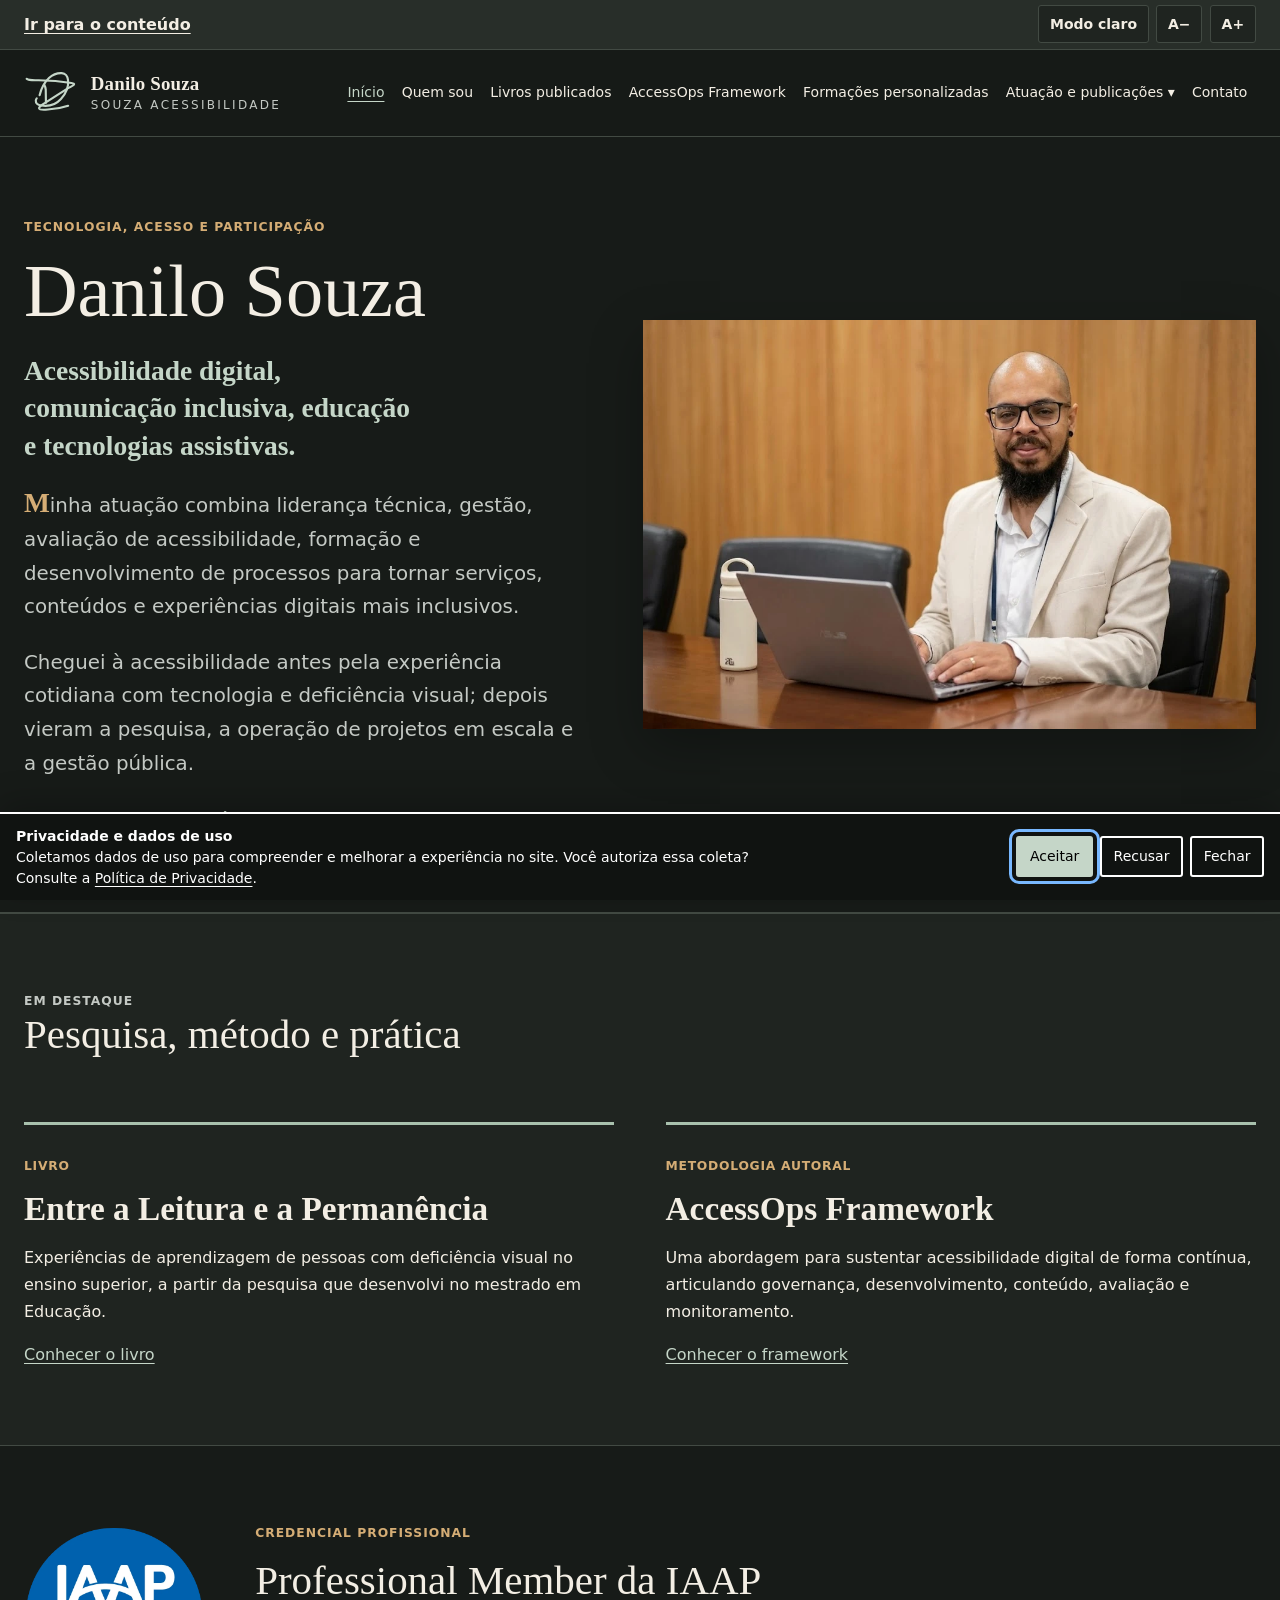
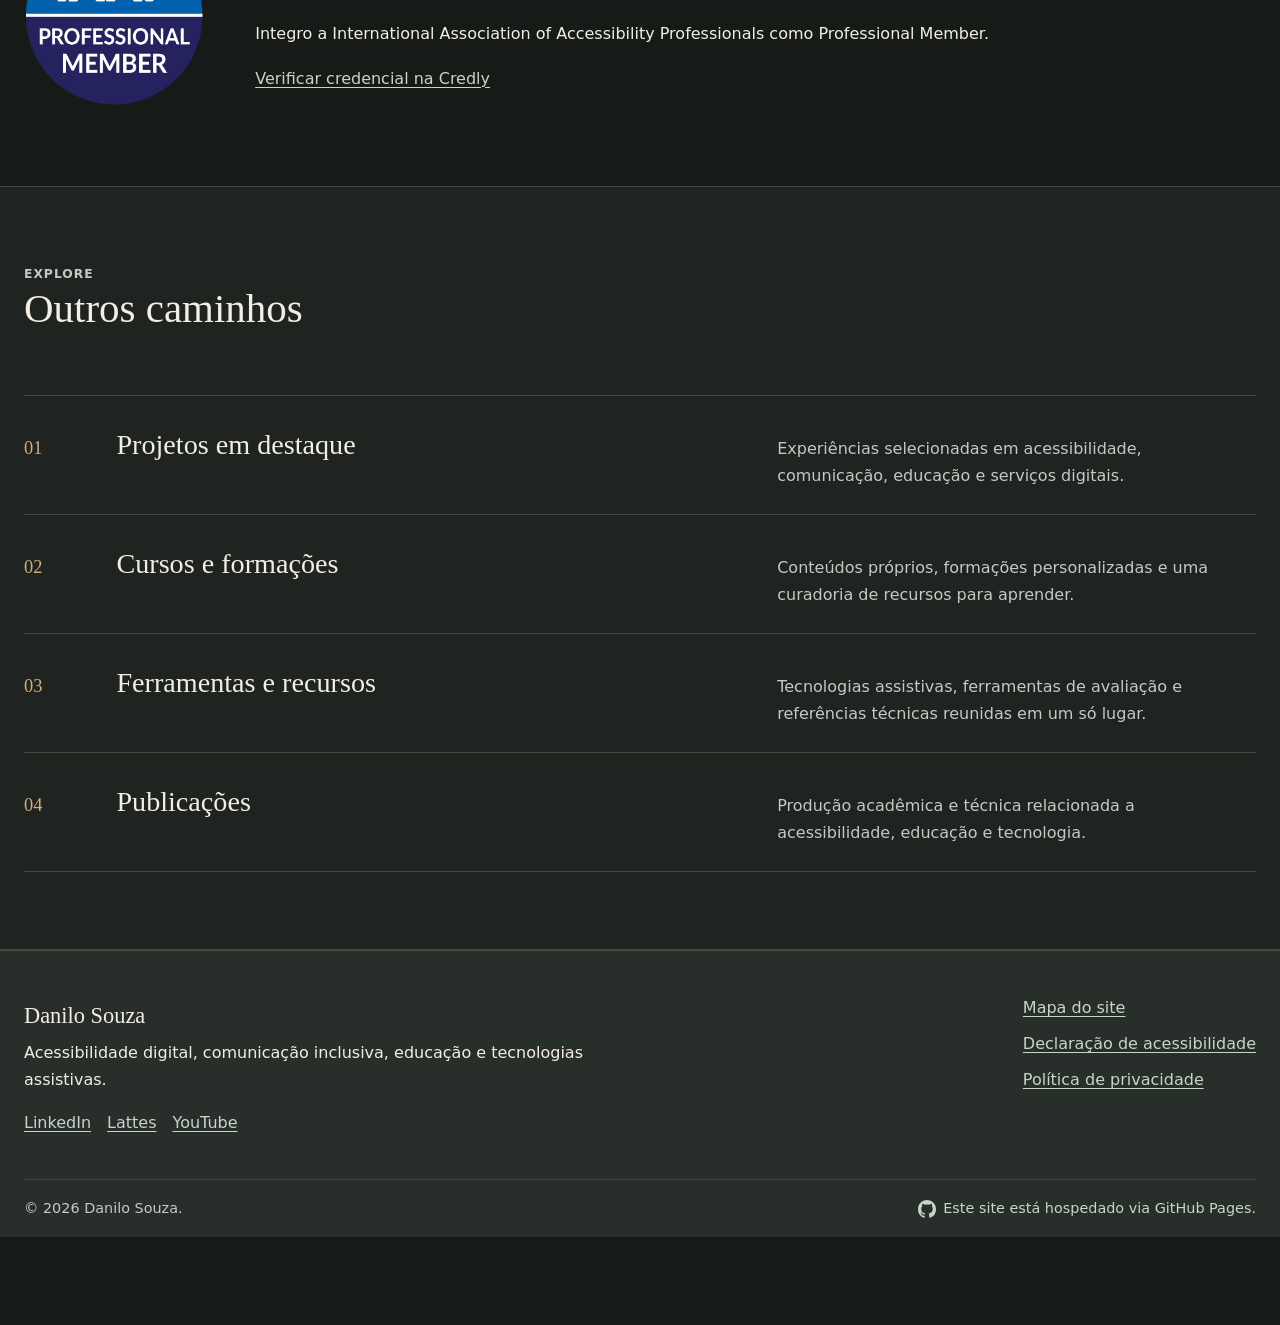
==== commit 2fbcb766: "Ajusta acessibilidade, semântica e identidade visual do site" ====
--- a/index.html
+++ b/index.html
@@ -54,8 +54,8 @@
     <a class="skip-link" href="#conteudo">Ir para o conteúdo</a>
     <div class="display-controls" role="group" aria-label="Preferências de visualização">
       <button type="button" class="utility-button" data-theme-toggle>Modo claro</button>
-      <button type="button" class="utility-button font-button" data-font-decrease>A−<span class="sr-only"> Diminuir tamanho do texto</span></button>
-      <button type="button" class="utility-button font-button" data-font-increase>A+<span class="sr-only"> Aumentar tamanho do texto</span></button>
+      <button type="button" class="utility-button font-button" aria-label="Diminuir fonte" data-font-decrease>A−<span class="sr-only"> Diminuir tamanho do texto</span></button>
+      <button type="button" class="utility-button font-button" aria-label="Aumentar fonte" data-font-increase>A+<span class="sr-only"> Aumentar tamanho do texto</span></button>
       <span class="sr-only" id="text-size-status" aria-live="polite"></span>
     </div>
   </div>
@@ -78,7 +78,7 @@
     <a class="brand" href="index.html">
       <span class="brand-mark" aria-hidden="true"></span>
       <span class="brand-text"><strong>Danilo Souza</strong><span>Souza Acessibilidade</span></span>
-      <span class="sr-only"> — página inicial</span>
+      <span class="sr-only">. Logotipo: rubrica estilizada formada pelas letras D, A e N, com o D atravessado por um traço semelhante à letra Z. Página inicial.</span>
     </a>
     <button class="nav-toggle" type="button" aria-expanded="false" aria-controls="site-menu"><span aria-hidden="true">☰</span><span class="sr-only">Abrir menu</span></button>
     <nav id="site-menu" class="site-nav" aria-label="Navegação principal">
@@ -103,7 +103,7 @@
     <div class="home-copy">
       <p class="eyebrow">Tecnologia, acesso e participação</p>
       <h1 id="home-title">Danilo Souza</h1>
-      <p class="tagline">Acessibilidade digital, comunicação inclusiva, educação e tecnologias assistivas.</p>
+      <h2 class="tagline">Acessibilidade digital, comunicação inclusiva, educação e tecnologias assistivas.</h2>
       <div class="prose lede"><p class="editorial-initial">Minha atuação combina liderança técnica, gestão, avaliação de acessibilidade, formação e desenvolvimento de processos para tornar serviços, conteúdos e experiências digitais mais inclusivos.</p><p>Cheguei à acessibilidade antes pela experiência cotidiana com tecnologia e deficiência visual; depois vieram a pesquisa, a operação de projetos em escala e a gestão pública.</p></div>
       <p class="text-link"><a href="quem-sou.html">Conheça minha trajetória</a></p>
     </div>
@@ -128,10 +128,10 @@
 <section class="section alt" aria-labelledby="caminhos-title">
   <div class="shell"><div class="section-head compact"><div><p class="eyebrow">Explore</p><h2 id="caminhos-title">Outros caminhos</h2></div></div>
     <div class="editorial-links">
-      <a class="editorial-link" href="projetos.html"><span class="editorial-index">01</span><span class="editorial-title">Projetos em destaque</span><span class="editorial-desc">Experiências selecionadas em acessibilidade, comunicação, educação e serviços digitais.</span></a>
-      <a class="editorial-link" href="cursos.html"><span class="editorial-index">02</span><span class="editorial-title">Cursos e formações</span><span class="editorial-desc">Conteúdos próprios, formações personalizadas e uma curadoria de recursos para aprender.</span></a>
-      <a class="editorial-link" href="ferramentas-e-recursos.html"><span class="editorial-index">03</span><span class="editorial-title">Ferramentas e recursos</span><span class="editorial-desc">Tecnologias assistivas, ferramentas de avaliação e referências técnicas reunidas em um só lugar.</span></a>
-      <a class="editorial-link" href="publicacoes.html"><span class="editorial-index">04</span><span class="editorial-title">Publicações</span><span class="editorial-desc">Produção acadêmica e técnica relacionada a acessibilidade, educação e tecnologia.</span></a>
+      <a class="editorial-link" href="projetos.html"><span class="editorial-index">01</span><span class="editorial-title" role="heading" aria-level="3">Projetos em destaque</span><span class="editorial-desc">Experiências selecionadas em acessibilidade, comunicação, educação e serviços digitais.</span></a>
+      <a class="editorial-link" href="cursos.html"><span class="editorial-index">02</span><span class="editorial-title" role="heading" aria-level="3">Cursos e formações</span><span class="editorial-desc">Conteúdos próprios, formações personalizadas e uma curadoria de recursos para aprender.</span></a>
+      <a class="editorial-link" href="ferramentas-e-recursos.html"><span class="editorial-index">03</span><span class="editorial-title" role="heading" aria-level="3">Ferramentas e recursos</span><span class="editorial-desc">Tecnologias assistivas, ferramentas de avaliação e referências técnicas reunidas em um só lugar.</span></a>
+      <a class="editorial-link" href="publicacoes.html"><span class="editorial-index">04</span><span class="editorial-title" role="heading" aria-level="3">Publicações</span><span class="editorial-desc">Produção acadêmica e técnica relacionada a acessibilidade, educação e tecnologia.</span></a>
     </div>
   </div>
 </section></main>
--- a/assets/css/styles.css
+++ b/assets/css/styles.css
@@ -1,128 +1,1687 @@
-:root{color-scheme:light;--bg:#f4efe5;--surface:#fbf8f1;--surface-2:#ece4d6;--ink:#171916;--muted:#565d58;--green:#3f5548;--green-strong:#2e4438;--green-soft:#dfe6df;--bronze:#825b2a;--line:#cec5b7;--focus:#005fcc;--shadow:0 18px 50px rgba(30,34,30,.12);--max:1280px;--measure:76ch}
-@media(prefers-color-scheme:dark){:root{color-scheme:dark;--bg:#171b18;--surface:#1f2420;--surface-2:#282e29;--ink:#f3eee4;--muted:#c4c9c4;--green:#a8c1ad;--green-strong:#c5d6c8;--green-soft:#2e3b32;--bronze:#d5ad75;--line:#424a43;--focus:#78b8ff;--shadow:0 18px 50px rgba(0,0,0,.28)}}
-*{box-sizing:border-box}html{scroll-behavior:smooth}body{margin:0;background:var(--bg);color:var(--ink);font:1rem/1.7 system-ui,-apple-system,BlinkMacSystemFont,"Segoe UI",sans-serif}img{max-width:100%;height:auto}a{color:var(--green-strong);text-decoration-thickness:.08em;text-underline-offset:.18em}a:hover{text-decoration-thickness:.14em}a:focus-visible,button:focus-visible,summary:focus-visible{outline:3px solid var(--focus);outline-offset:4px;border-radius:3px}.shell{width:min(calc(100% - 3rem),var(--max));margin-inline:auto}.sr-only{position:absolute!important;width:1px!important;height:1px!important;padding:0!important;margin:-1px!important;overflow:hidden!important;clip:rect(0,0,0,0)!important;white-space:nowrap!important;border:0!important}.skip-link{position:fixed;left:1rem;top:1rem;z-index:10000;background:#fff;color:#000;padding:.65rem 1rem;transform:translateY(-180%);border:2px solid #000}.skip-link:focus{transform:none}.site-header{background:color-mix(in srgb,var(--bg) 94%,transparent);backdrop-filter:blur(10px);border-bottom:1px solid var(--line);position:sticky;top:0;z-index:100}.header-inner{min-height:82px;display:flex;align-items:center;justify-content:space-between;gap:1.2rem}.brand{display:flex;align-items:center;gap:.8rem;text-decoration:none;color:var(--ink);min-width:max-content}.brand-mark{width:58px;height:46px;background:var(--green);mask:url('../img/rubrica-danilo.png') center/contain no-repeat;-webkit-mask:url('../img/rubrica-danilo.png') center/contain no-repeat;transform:rotate(-3deg)}.brand-text{display:grid;line-height:1.05}.brand-text strong{font-family:Georgia,"Times New Roman",serif;font-size:1.25rem;font-weight:600;letter-spacing:.01em}.brand-text span{font-size:.64rem;letter-spacing:.19em;text-transform:uppercase;margin-top:.32rem;color:var(--muted)}.nav-toggle{display:none;background:transparent;border:1px solid var(--line);padding:.55rem .7rem;font-size:1.15rem;color:var(--ink)}.site-nav>ul{display:flex;align-items:center;gap:.08rem;list-style:none;margin:0;padding:0}.site-nav a,.submenu-toggle{display:block;padding:.62rem .67rem;color:var(--ink);background:none;border:0;text-decoration:none;font:inherit;font-size:.9rem;cursor:pointer}.site-nav a[aria-current=page],.site-nav a:hover,.submenu-toggle:hover{color:var(--green-strong);text-decoration:underline;text-underline-offset:.28em}.nav-submenu{position:relative}.submenu-toggle[aria-expanded=true] span{display:inline-block;transform:rotate(180deg)}.submenu{position:absolute;right:0;top:calc(100% + .42rem);min-width:250px;background:var(--surface);border:1px solid var(--line);box-shadow:var(--shadow);padding:.42rem;list-style:none;margin:0}.submenu a{padding:.7rem .8rem}main{min-height:58vh}.eyebrow{margin:0 0 .7rem;color:var(--bronze);font-weight:750;letter-spacing:.08em;text-transform:uppercase;font-size:.77rem}h1,h2,h3{font-family:Georgia,"Times New Roman",serif;line-height:1.14;color:var(--ink);text-wrap:balance}h1{font-size:clamp(2.5rem,5.8vw,5.4rem);font-weight:500;margin:.08em 0 .25em}h2{font-size:clamp(1.8rem,3.2vw,3rem);font-weight:500;margin:0 0 .7em}h3{font-size:clamp(1.2rem,1.8vw,1.55rem);font-weight:600;margin:1.2em 0 .42em}.tagline{font-size:clamp(1.25rem,2.15vw,1.95rem);max-width:34ch;color:var(--green-strong);font-weight:600;line-height:1.35;margin:0 0 1.6rem}.lede{font-size:clamp(1.08rem,1.55vw,1.3rem);max-width:68ch;color:var(--muted)}.prose{max-width:var(--measure)}.prose p{margin:0 0 1.08em}.prose-wide{max-width:94ch}.home-hero{padding:clamp(2.1rem,5vw,5.5rem) 0;border-bottom:1px solid var(--line)}.home-hero-grid{display:grid;grid-template-columns:minmax(0,.95fr) minmax(420px,1.05fr);gap:clamp(2.5rem,5vw,6rem);align-items:center}.home-copy{padding-block:1rem}.home-photo-wrap{margin:0}.home-photo{display:block;width:100%;aspect-ratio:3/2;object-fit:cover;object-position:center 44%;box-shadow:var(--shadow)}.text-link{margin:1.5rem 0 0;font-weight:700}.section{padding:clamp(3.2rem,6vw,6rem) 0}.section.alt{background:var(--surface);border-block:1px solid var(--line)}.section-head{display:grid;grid-template-columns:minmax(0,1.2fr) minmax(280px,.8fr);gap:2.5rem;align-items:end;margin-bottom:2.2rem}.section-head.compact{grid-template-columns:1fr}.section-head p{margin:0;color:var(--muted);max-width:55ch}.feature-pair{display:grid;grid-template-columns:repeat(2,minmax(0,1fr));gap:clamp(1.5rem,4vw,4rem)}.feature{border-top:3px solid var(--green);padding-top:1.2rem}.feature h3{font-size:clamp(1.55rem,2.6vw,2.35rem);margin:.2rem 0 .65rem}.feature p{max-width:64ch}.feature-kicker{color:var(--bronze);text-transform:uppercase;letter-spacing:.06em;font-weight:750;font-size:.82rem}.credential-strip{display:grid;grid-template-columns:180px minmax(0,1fr);gap:clamp(1.6rem,4vw,3.5rem);align-items:center}.credential-strip img{width:180px}.credential-strip h2{margin-bottom:.4em}.editorial-links{border-top:1px solid var(--line)}.editorial-link{display:grid;grid-template-columns:70px minmax(0,1fr) minmax(260px,.75fr);gap:1.4rem;padding:1.55rem 0;border-bottom:1px solid var(--line);align-items:baseline;text-decoration:none;color:var(--ink)}.editorial-link:hover .editorial-title{text-decoration:underline;text-underline-offset:.2em}.editorial-index{font-family:Georgia,serif;color:var(--bronze);font-size:1.15rem}.editorial-title{font-family:Georgia,serif;font-size:clamp(1.35rem,2.2vw,1.9rem)}.editorial-desc{color:var(--muted)}.page-hero{padding:clamp(3.6rem,7vw,6.5rem) 0 2.6rem;border-bottom:1px solid var(--line)}.page-hero .lede{margin-bottom:0}.content-wrap{padding:clamp(2.8rem,5.5vw,5.2rem) 0}.story-layout{display:grid;grid-template-columns:minmax(0,1.45fr) minmax(300px,.55fr);gap:clamp(2.5rem,6vw,6.5rem);align-items:start}.story-prose{max-width:82ch}.story-aside{position:sticky;top:110px}.story-aside figure{margin:0}.story-aside figcaption{font-size:.9rem;color:var(--muted);margin-top:.6rem}.portrait{width:100%;display:block;box-shadow:var(--shadow)}.story-section{padding:2.15rem 0;border-top:1px solid var(--line)}.story-section:first-child{border-top:0;padding-top:0}.story-section h2{font-size:clamp(1.55rem,2.5vw,2.25rem)}.callout{border-left:4px solid var(--bronze);padding:.8rem 0 .8rem 1.35rem;margin:2rem 0;font-family:Georgia,serif;font-size:1.22rem;line-height:1.5}.button-row{display:flex;flex-wrap:wrap;gap:.75rem;margin:1.5rem 0}.button{display:inline-flex;align-items:center;justify-content:center;min-height:46px;padding:.72rem 1.05rem;border:2px solid var(--green-strong);background:var(--green-strong);color:var(--bg);text-decoration:none;font-weight:750;border-radius:3px;cursor:pointer;font:inherit}.button:hover{filter:brightness(.93)}.button.secondary{background:transparent;color:var(--green-strong)}.button.secondary:hover{background:var(--green-soft)}.button.inverse{color:white;border-color:white}.book-grid{display:grid;grid-template-columns:minmax(280px,.62fr) minmax(0,1.2fr);gap:clamp(2.5rem,6vw,6rem);align-items:start}.book-cover{width:min(100%,470px);box-shadow:0 22px 48px rgba(0,0,0,.2)}.meta-list{display:grid;grid-template-columns:max-content 1fr;gap:.4rem 1.3rem;margin:1.5rem 0 0}.meta-list dt{font-weight:750}.meta-list dd{margin:0}.status{display:inline-block;background:var(--green-soft);color:var(--ink);font-weight:750;padding:.38rem .62rem;border-radius:3px;margin-bottom:1rem}.editorial-block{display:grid;grid-template-columns:minmax(260px,.7fr) minmax(0,1.1fr);gap:clamp(2rem,6vw,6rem);align-items:start}.video-poster{display:block;position:relative;max-width:1050px;text-decoration:none;color:white}.video-poster img{display:block;width:100%;box-shadow:var(--shadow)}.video-cta{position:absolute;left:1rem;bottom:1rem;background:rgba(0,0,0,.82);color:white;padding:.65rem .85rem;font-weight:750;border-radius:3px}.sample-shell{max-width:980px}.book-sample{margin-top:1.6rem;border:1px solid var(--line);background:var(--bg)}.book-sample summary{cursor:pointer;padding:1.1rem 1.25rem;font-weight:800;color:var(--green-strong);list-style-position:inside}.book-sample[open] summary{border-bottom:1px solid var(--line)}.sample-content{max-width:78ch;padding:clamp(1.4rem,4vw,3rem);margin:auto}.sample-content blockquote{margin:1.5rem 0;padding:1rem 1.3rem;border-left:4px solid var(--green);background:var(--surface)}.sample-content blockquote p{margin:.65rem 0}.sample-cta{border-top:2px solid var(--green);margin-top:2.5rem;padding-top:1.3rem}.longform .long-section,.prose-wide .long-section{padding:2.15rem 0;border-top:1px solid var(--line)}.longform .long-section:first-child,.prose-wide .long-section:first-child{border-top:0;padding-top:0}.long-section h2{font-size:clamp(1.6rem,2.5vw,2.35rem)}.cycle{display:grid;grid-template-columns:repeat(3,1fr);gap:1px;background:var(--line);border:1px solid var(--line);margin:2rem 0}.cycle article{background:var(--surface);padding:1.45rem}.cycle .n{color:var(--bronze);font-family:Georgia,serif;font-size:1.55rem}.cycle h3{margin:.35rem 0 .4rem}.resource-note{max-width:86ch;margin-bottom:2rem}.resource-section{padding:2.3rem 0;border-top:1px solid var(--line)}.resource-section:first-of-type{border-top:0}.resource-section>h2{font-size:clamp(1.55rem,2.4vw,2.2rem)}.resource-list{border-top:1px solid var(--line)}.resource-entry{display:grid;grid-template-columns:minmax(0,1.2fr) minmax(300px,.8fr);gap:2rem;padding:1.45rem 0;border-bottom:1px solid var(--line);scroll-margin-top:110px}.resource-entry h3{margin:0 0 .4rem}.resource-entry p{margin:.2rem 0}.resource-meta{margin:0}.resource-meta div{display:grid;grid-template-columns:90px 1fr;gap:.65rem;padding:.18rem 0}.resource-meta dt{font-weight:750}.resource-meta dd{margin:0}.course-sections{border-top:1px solid var(--line)}.course-section{display:grid;grid-template-columns:minmax(170px,.32fr) minmax(0,1fr);gap:clamp(2rem,5vw,5rem);padding:2.6rem 0;border-bottom:1px solid var(--line)}.section-label{color:var(--bronze);font-weight:800;text-transform:uppercase;letter-spacing:.06em;font-size:.85rem}.course-content h2{font-size:clamp(1.5rem,2.4vw,2.2rem);margin-top:0}.course-content p{max-width:75ch}.learning-list{display:grid;grid-template-columns:repeat(2,minmax(0,1fr));gap:2rem 3rem}.learning-list article{border-top:2px solid var(--green);padding-top:.9rem}.learning-list h2{font-size:1.35rem}.steps{display:grid;grid-template-columns:repeat(4,1fr);gap:1px;background:var(--line);border:1px solid var(--line);margin:1.7rem 0}.steps article{background:var(--surface);padding:1.3rem}.steps span{font-family:Georgia,serif;color:var(--bronze);font-size:1.4rem}.steps h3{margin:.35rem 0}.principles{display:grid;grid-template-columns:repeat(2,1fr);gap:1.4rem}.principles article{border-top:2px solid var(--green);padding-top:.9rem}.ethics-note{font-size:.94rem;color:var(--muted);border-top:1px solid var(--line);padding-top:1.2rem}.project-list,.pub-list{border-top:1px solid var(--line)}.project-entry,.pub-entry{display:grid;grid-template-columns:minmax(140px,.28fr) minmax(0,1fr);gap:1.8rem;padding:1.85rem 0;border-bottom:1px solid var(--line)}.project-type,.pub-year{color:var(--bronze);font-weight:800;font-size:.86rem;text-transform:uppercase;letter-spacing:.06em}.project-entry h2,.pub-entry h2{font-size:clamp(1.35rem,2vw,1.85rem);margin:0 0 .45rem}.project-entry p,.pub-entry p{margin:.4rem 0;max-width:76ch}.inline-links{display:flex;flex-wrap:wrap;gap:.9rem;margin-top:.7rem}.note{font-size:.94rem;color:var(--muted)}.contact-grid{display:grid;grid-template-columns:repeat(2,minmax(0,1fr));gap:1.5rem;max-width:950px}.contact-item{border-top:2px solid var(--green);padding:1rem 0}.contact-item h2{font-size:1.25rem;margin:0 0 .3rem}.site-map{columns:2;column-gap:4rem;max-width:980px}.site-map>li{break-inside:avoid;margin-bottom:1rem}.site-map ul{margin-top:.5rem}.policy h2{margin-top:2.2rem;font-size:1.65rem}.status-line{font-weight:700}.site-footer{border-top:1px solid var(--line);background:var(--surface-2)}.footer-grid{display:grid;grid-template-columns:minmax(0,1fr) auto;gap:3rem;padding:2.7rem 0}.footer-brand{font-family:Georgia,serif;font-size:1.4rem;margin:0 0 .3rem}.footer-grid p{max-width:60ch;margin:.2rem 0}.footer-social{display:flex;gap:1rem;flex-wrap:wrap;margin-top:1rem}.footer-links{display:grid;align-content:start;gap:.55rem}.footer-links a{white-space:nowrap}.footer-bottom{border-top:1px solid var(--line);padding:1rem 0;font-size:.9rem;color:var(--muted);display:flex;gap:1.5rem;justify-content:space-between;align-items:center}.footer-bottom p{margin:0}.github-hosting{display:inline-flex;gap:.45rem;align-items:center;text-decoration:none}.github-mark{width:18px;height:18px;background:currentColor;mask:url('../img/github-mark.svg') center/contain no-repeat;-webkit-mask:url('../img/github-mark.svg') center/contain no-repeat}.consent{position:fixed;z-index:5000;inset:auto 0 0;background:#101311;color:#fff;border-top:3px solid #fff;max-height:100vh;overflow:auto}.consent-inner{width:min(calc(100% - 2rem),var(--max));margin:auto;padding:1rem 0;display:flex;gap:1.5rem;align-items:center;justify-content:space-between}.consent p{margin:.1rem 0;max-width:72ch}.consent-actions{display:flex;flex-wrap:wrap;gap:.55rem;align-items:center;flex-shrink:0}.consent-policy{color:white;padding:.55rem .2rem}.consent-close{background:transparent;border:1px solid #fff;color:#fff;font-size:1.35rem;line-height:1;width:42px;height:42px;border-radius:3px;cursor:pointer}
-@media(max-width:1120px){.nav-toggle{display:block}.site-nav{display:none;position:absolute;left:0;right:0;top:82px;background:var(--surface);border-bottom:1px solid var(--line);padding:.5rem 1.5rem 1rem}.site-nav.open{display:block}.site-nav>ul{display:block}.site-nav a,.submenu-toggle{padding:.8rem .5rem}.submenu{position:static;box-shadow:none;border:0;border-left:2px solid var(--line);margin-left:.7rem;background:transparent}.home-hero-grid,.story-layout,.book-grid,.editorial-block{grid-template-columns:1fr}.home-photo{max-height:620px}.story-aside{position:static}.story-aside figure{max-width:560px}.section-head{grid-template-columns:1fr}.editorial-link{grid-template-columns:55px 1fr}.editorial-desc{grid-column:2}.cycle{grid-template-columns:repeat(2,1fr)}.resource-entry{grid-template-columns:1fr}.course-section{grid-template-columns:1fr;gap:.8rem}.steps{grid-template-columns:repeat(2,1fr)}}
-@media(max-width:700px){body{font-size:1rem}.shell{width:min(calc(100% - 1.25rem),var(--max))}.header-inner{min-height:72px}.site-nav{top:72px;padding-inline:.7rem}.brand-mark{width:48px;height:39px}.brand-text strong{font-size:1.12rem}.brand-text span{font-size:.56rem}.home-hero{padding-top:1.5rem}.home-hero-grid{gap:2rem}.home-photo{aspect-ratio:4/3}.feature-pair,.learning-list,.principles,.contact-grid{grid-template-columns:1fr}.credential-strip{grid-template-columns:110px 1fr}.credential-strip img{width:110px}.editorial-link{grid-template-columns:1fr;gap:.28rem}.editorial-index,.editorial-desc{grid-column:auto}.cycle,.steps{grid-template-columns:1fr}.project-entry,.pub-entry{grid-template-columns:1fr;gap:.4rem}.resource-meta div{grid-template-columns:1fr;gap:.05rem}.site-map{columns:1}.footer-grid{grid-template-columns:1fr;gap:1.5rem}.footer-links a{white-space:normal}.footer-bottom{display:block}.github-hosting{margin-top:.55rem}.consent-inner{display:block}.consent-actions{margin-top:.8rem}.meta-list{grid-template-columns:1fr;gap:.1rem}.meta-list dd{margin-bottom:.55rem}}
-@media(prefers-reduced-motion:reduce){html{scroll-behavior:auto}*,*::before,*::after{animation-duration:.001ms!important;transition-duration:.001ms!important}}
+:root {
+  color-scheme: light;
+  --bg: #f4efe5;
+  --surface: #fbf8f1;
+  --surface-2: #ece4d6;
+  --ink: #171916;
+  --muted: #565d58;
+  --green: #3f5548;
+  --green-strong: #2e4438;
+  --green-soft: #dfe6df;
+  --bronze: #825b2a;
+  --line: #cec5b7;
+  --focus: #005fcc;
+  --shadow: 0 18px 50px rgba(30, 34, 30, .12);
+  --max: 1280px;
+  --measure: 76ch
+}
+
+@media(prefers-color-scheme:dark) {
+  :root {
+    color-scheme: dark;
+    --bg: #171b18;
+    --surface: #1f2420;
+    --surface-2: #282e29;
+    --ink: #f3eee4;
+    --muted: #c4c9c4;
+    --green: #a8c1ad;
+    --green-strong: #c5d6c8;
+    --green-soft: #2e3b32;
+    --bronze: #d5ad75;
+    --line: #424a43;
+    --focus: #78b8ff;
+    --shadow: 0 18px 50px rgba(0, 0, 0, .28)
+  }
+}
+
+* {
+  box-sizing: border-box
+}
+
+html {
+  scroll-behavior: smooth
+}
+
+body {
+  margin: 0;
+  background: var(--bg);
+  color: var(--ink);
+  font: 1rem/1.7 system-ui, -apple-system, BlinkMacSystemFont, "Segoe UI", sans-serif
+}
+
+img {
+  max-width: 100%;
+  height: auto
+}
+
+a {
+  color: var(--green-strong);
+  text-decoration-thickness: .08em;
+  text-underline-offset: .18em
+}
+
+a:hover {
+  text-decoration-thickness: .14em
+}
+
+a:focus-visible,
+button:focus-visible,
+summary:focus-visible {
+  outline: 3px solid var(--focus);
+  outline-offset: 4px;
+  border-radius: 3px
+}
+
+.shell {
+  width: min(calc(100% - 3rem), var(--max));
+  margin-inline: auto
+}
+
+.sr-only {
+  position: absolute !important;
+  width: 1px !important;
+  height: 1px !important;
+  padding: 0 !important;
+  margin: -1px !important;
+  overflow: hidden !important;
+  clip: rect(0, 0, 0, 0) !important;
+  white-space: nowrap !important;
+  border: 0 !important
+}
+
+.skip-link {
+  position: fixed;
+  left: 1rem;
+  top: 1rem;
+  z-index: 10000;
+  background: #fff;
+  color: #000;
+  padding: .65rem 1rem;
+  transform: translateY(-180%);
+  border: 2px solid #000
+}
+
+.skip-link:focus {
+  transform: none
+}
+
+.site-header {
+  background: color-mix(in srgb, var(--bg) 94%, transparent);
+  backdrop-filter: blur(10px);
+  border-bottom: 1px solid var(--line);
+  position: sticky;
+  top: 0;
+  z-index: 100
+}
+
+.header-inner {
+  min-height: 82px;
+  display: flex;
+  align-items: center;
+  justify-content: space-between;
+  gap: 1.2rem
+}
+
+.brand {
+  display: flex;
+  align-items: center;
+  gap: .8rem;
+  text-decoration: none;
+  color: var(--ink);
+  min-width: max-content
+}
+
+.brand-mark {
+  width: 58px;
+  height: 46px;
+  background: var(--green);
+  mask: url('../img/rubrica-danilo.png') center/contain no-repeat;
+  -webkit-mask: url('../img/rubrica-danilo.png') center/contain no-repeat;
+  transform: rotate(-3deg)
+}
+
+.brand-text {
+  display: grid;
+  line-height: 1.05
+}
+
+.brand-text strong {
+  font-family: Georgia, "Times New Roman", serif;
+  font-size: 1.25rem;
+  font-weight: 600;
+  letter-spacing: .01em
+}
+
+.brand-text span {
+  font-size: .64rem;
+  letter-spacing: .19em;
+  text-transform: uppercase;
+  margin-top: .32rem;
+  color: var(--muted)
+}
+
+.nav-toggle {
+  display: none;
+  background: transparent;
+  border: 1px solid var(--line);
+  padding: .55rem .7rem;
+  font-size: 1.15rem;
+  color: var(--ink)
+}
+
+.site-nav>ul {
+  display: flex;
+  align-items: center;
+  gap: .08rem;
+  list-style: none;
+  margin: 0;
+  padding: 0
+}
+
+.site-nav a,
+.submenu-toggle {
+  display: block;
+  padding: .62rem .67rem;
+  color: var(--ink);
+  background: none;
+  border: 0;
+  text-decoration: none;
+  font: inherit;
+  font-size: .9rem;
+  cursor: pointer
+}
+
+.site-nav a[aria-current=page],
+.site-nav a:hover,
+.submenu-toggle:hover {
+  color: var(--green-strong);
+  text-decoration: underline;
+  text-underline-offset: .28em
+}
+
+.nav-submenu {
+  position: relative
+}
+
+.submenu-toggle[aria-expanded=true] span {
+  display: inline-block;
+  transform: rotate(180deg)
+}
+
+.submenu {
+  position: absolute;
+  right: 0;
+  top: calc(100% + .42rem);
+  min-width: 250px;
+  background: var(--surface);
+  border: 1px solid var(--line);
+  box-shadow: var(--shadow);
+  padding: .42rem;
+  list-style: none;
+  margin: 0
+}
+
+.submenu a {
+  padding: .7rem .8rem
+}
+
+main {
+  min-height: 58vh
+}
+
+.eyebrow {
+  margin: 0 0 .7rem;
+  color: var(--bronze);
+  font-weight: 750;
+  letter-spacing: .08em;
+  text-transform: uppercase;
+  font-size: .77rem
+}
+
+h1,
+h2,
+h3 {
+  font-family: Georgia, "Times New Roman", serif;
+  line-height: 1.14;
+  color: var(--ink);
+  text-wrap: balance
+}
+
+h1 {
+  font-size: clamp(2.5rem, 5.8vw, 5.4rem);
+  font-weight: 500;
+  margin: .08em 0 .25em
+}
+
+h2 {
+  font-size: clamp(1.8rem, 3.2vw, 3rem);
+  font-weight: 500;
+  margin: 0 0 .7em
+}
+
+h3 {
+  font-size: clamp(1.2rem, 1.8vw, 1.55rem);
+  font-weight: 600;
+  margin: 1.2em 0 .42em
+}
+
+.tagline {
+  font-size: clamp(1.25rem, 2.15vw, 1.95rem);
+  max-width: 34ch;
+  color: var(--green-strong);
+  font-weight: 600;
+  line-height: 1.35;
+  margin: 0 0 1.6rem
+}
+
+.lede {
+  font-size: clamp(1.08rem, 1.55vw, 1.3rem);
+  max-width: 68ch;
+  color: var(--muted)
+}
+
+.prose {
+  max-width: var(--measure)
+}
+
+.prose p {
+  margin: 0 0 1.08em
+}
+
+.prose-wide {
+  max-width: 94ch
+}
+
+.home-hero {
+  padding: clamp(2.1rem, 5vw, 5.5rem) 0;
+  border-bottom: 1px solid var(--line)
+}
+
+.home-hero-grid {
+  display: grid;
+  grid-template-columns: minmax(0, .95fr) minmax(420px, 1.05fr);
+  gap: clamp(2.5rem, 5vw, 6rem);
+  align-items: center
+}
+
+.home-copy {
+  padding-block: 1rem
+}
+
+.home-photo-wrap {
+  margin: 0
+}
+
+.home-photo {
+  display: block;
+  width: 100%;
+  aspect-ratio: 3/2;
+  object-fit: cover;
+  object-position: center 44%;
+  box-shadow: var(--shadow)
+}
+
+.text-link {
+  margin: 1.5rem 0 0;
+  font-weight: 700
+}
+
+.section {
+  padding: clamp(3.2rem, 6vw, 6rem) 0
+}
+
+.section.alt {
+  background: var(--surface);
+  border-block: 1px solid var(--line)
+}
+
+.section-head {
+  display: grid;
+  grid-template-columns: minmax(0, 1.2fr) minmax(280px, .8fr);
+  gap: 2.5rem;
+  align-items: end;
+  margin-bottom: 2.2rem
+}
+
+.section-head.compact {
+  grid-template-columns: 1fr
+}
+
+.section-head p {
+  margin: 0;
+  color: var(--muted);
+  max-width: 55ch
+}
+
+.feature-pair {
+  display: grid;
+  grid-template-columns: repeat(2, minmax(0, 1fr));
+  gap: clamp(1.5rem, 4vw, 4rem)
+}
+
+.feature {
+  border-top: 3px solid var(--green);
+  padding-top: 1.2rem
+}
+
+.feature h3 {
+  font-size: clamp(1.55rem, 2.6vw, 2.35rem);
+  margin: .2rem 0 .65rem
+}
+
+.feature p {
+  max-width: 64ch
+}
+
+.feature-kicker {
+  color: var(--bronze);
+  text-transform: uppercase;
+  letter-spacing: .06em;
+  font-weight: 750;
+  font-size: .82rem
+}
+
+.credential-strip {
+  display: grid;
+  grid-template-columns: 180px minmax(0, 1fr);
+  gap: clamp(1.6rem, 4vw, 3.5rem);
+  align-items: center
+}
+
+.credential-strip img {
+  width: 180px
+}
+
+.credential-strip h2 {
+  margin-bottom: .4em
+}
+
+.editorial-links {
+  border-top: 1px solid var(--line)
+}
+
+.editorial-link {
+  display: grid;
+  grid-template-columns: 70px minmax(0, 1fr) minmax(260px, .75fr);
+  gap: 1.4rem;
+  padding: 1.55rem 0;
+  border-bottom: 1px solid var(--line);
+  align-items: baseline;
+  text-decoration: none;
+  color: var(--ink)
+}
+
+.editorial-link:hover .editorial-title {
+  text-decoration: underline;
+  text-underline-offset: .2em
+}
+
+.editorial-index {
+  font-family: Georgia, serif;
+  color: var(--bronze);
+  font-size: 1.15rem
+}
+
+.editorial-title {
+  font-family: Georgia, serif;
+  font-size: clamp(1.35rem, 2.2vw, 1.9rem)
+}
+
+.editorial-desc {
+  color: var(--muted)
+}
+
+.page-hero {
+  padding: clamp(3.6rem, 7vw, 6.5rem) 0 2.6rem;
+  border-bottom: 1px solid var(--line)
+}
+
+.page-hero .lede {
+  margin-bottom: 0
+}
+
+.content-wrap {
+  padding: clamp(2.8rem, 5.5vw, 5.2rem) 0
+}
+
+.story-layout {
+  display: grid;
+  grid-template-columns: minmax(0, 1.45fr) minmax(300px, .55fr);
+  gap: clamp(2.5rem, 6vw, 6.5rem);
+  align-items: start
+}
+
+.story-prose {
+  max-width: 82ch
+}
+
+.story-aside {
+  position: sticky;
+  top: 110px
+}
+
+.story-aside figure {
+  margin: 0
+}
+
+.story-aside figcaption {
+  font-size: .9rem;
+  color: var(--muted);
+  margin-top: .6rem
+}
+
+.portrait {
+  width: 100%;
+  display: block;
+  box-shadow: var(--shadow)
+}
+
+.story-section {
+  padding: 2.15rem 0;
+  border-top: 1px solid var(--line)
+}
+
+.story-section:first-child {
+  border-top: 0;
+  padding-top: 0
+}
+
+.story-section h2 {
+  font-size: clamp(1.55rem, 2.5vw, 2.25rem)
+}
+
+.callout {
+  border-left: 4px solid var(--bronze);
+  padding: .8rem 0 .8rem 1.35rem;
+  margin: 2rem 0;
+  font-family: Georgia, serif;
+  font-size: 1.22rem;
+  line-height: 1.5
+}
+
+.button-row {
+  display: flex;
+  flex-wrap: wrap;
+  gap: .75rem;
+  margin: 1.5rem 0
+}
+
+.button {
+  display: inline-flex;
+  align-items: center;
+  justify-content: center;
+  min-height: 46px;
+  padding: .72rem 1.05rem;
+  border: 2px solid var(--green-strong);
+  background: var(--green-strong);
+  color: var(--button-text);
+  text-decoration: none;
+  font-weight: 750;
+  border-radius: 3px;
+  cursor: pointer;
+  font: inherit
+}
+
+.button:hover {
+  filter: brightness(.93)
+}
+
+.button.secondary {
+  background: transparent;
+  color: var(--green-strong)
+}
+
+.button.secondary:hover {
+  background: var(--green-soft)
+}
+
+.button.inverse {
+  color: white;
+  border-color: white
+}
+
+.book-grid {
+  display: grid;
+  grid-template-columns: minmax(280px, .62fr) minmax(0, 1.2fr);
+  gap: clamp(2.5rem, 6vw, 6rem);
+  align-items: start
+}
+
+.book-cover {
+  width: min(100%, 470px);
+  box-shadow: 0 22px 48px rgba(0, 0, 0, .2)
+}
+
+.meta-list {
+  display: grid;
+  grid-template-columns: max-content 1fr;
+  gap: .4rem 1.3rem;
+  margin: 1.5rem 0 0
+}
+
+.meta-list dt {
+  font-weight: 750
+}
+
+.meta-list dd {
+  margin: 0
+}
+
+.status {
+  display: inline-block;
+  background: var(--green-soft);
+  color: var(--ink);
+  font-weight: 750;
+  padding: .38rem .62rem;
+  border-radius: 3px;
+  margin-bottom: 1rem
+}
+
+.editorial-block {
+  display: grid;
+  grid-template-columns: minmax(260px, .7fr) minmax(0, 1.1fr);
+  gap: clamp(2rem, 6vw, 6rem);
+  align-items: start
+}
+
+.video-poster {
+  display: block;
+  position: relative;
+  max-width: 1050px;
+  text-decoration: none;
+  color: white
+}
+
+.video-poster img {
+  display: block;
+  width: 100%;
+  box-shadow: var(--shadow)
+}
+
+.video-cta {
+  position: absolute;
+  left: 1rem;
+  bottom: 1rem;
+  background: rgba(0, 0, 0, .82);
+  color: white;
+  padding: .65rem .85rem;
+  font-weight: 750;
+  border-radius: 3px
+}
+
+.sample-shell {
+  max-width: 980px
+}
+
+.book-sample {
+  margin-top: 1.6rem;
+  border: 1px solid var(--line);
+  background: var(--bg)
+}
+
+.book-sample summary {
+  cursor: pointer;
+  padding: 1.1rem 1.25rem;
+  font-weight: 800;
+  color: var(--green-strong);
+  list-style-position: inside
+}
+
+.book-sample[open] summary {
+  border-bottom: 1px solid var(--line)
+}
+
+.sample-content {
+  max-width: 78ch;
+  padding: clamp(1.4rem, 4vw, 3rem);
+  margin: auto
+}
+
+.sample-content blockquote {
+  margin: 1.5rem 0;
+  padding: 1rem 1.3rem;
+  border-left: 4px solid var(--green);
+  background: var(--surface)
+}
+
+.sample-content blockquote p {
+  margin: .65rem 0
+}
+
+.sample-cta {
+  border-top: 2px solid var(--green);
+  margin-top: 2.5rem;
+  padding-top: 1.3rem
+}
+
+.longform .long-section,
+.prose-wide .long-section {
+  padding: 2.15rem 0;
+  border-top: 1px solid var(--line)
+}
+
+.longform .long-section:first-child,
+.prose-wide .long-section:first-child {
+  border-top: 0;
+  padding-top: 0
+}
+
+.long-section h2 {
+  font-size: clamp(1.6rem, 2.5vw, 2.35rem)
+}
+
+.cycle {
+  display: grid;
+  grid-template-columns: repeat(3, 1fr);
+  gap: 1px;
+  background: var(--line);
+  border: 1px solid var(--line);
+  margin: 2rem 0
+}
+
+.cycle article {
+  background: var(--surface);
+  padding: 1.45rem
+}
+
+.cycle .n {
+  color: var(--bronze);
+  font-family: Georgia, serif;
+  font-size: 1.55rem
+}
+
+.cycle h3 {
+  margin: .35rem 0 .4rem
+}
+
+.resource-note {
+  max-width: 86ch;
+  margin-bottom: 2rem
+}
+
+.resource-section {
+  padding: 2.3rem 0;
+  border-top: 1px solid var(--line)
+}
+
+.resource-section:first-of-type {
+  border-top: 0
+}
+
+.resource-section>h2 {
+  font-size: clamp(1.55rem, 2.4vw, 2.2rem)
+}
+
+.resource-list {
+  border-top: 1px solid var(--line)
+}
+
+.resource-entry {
+  display: grid;
+  grid-template-columns: minmax(0, 1.2fr) minmax(300px, .8fr);
+  gap: 2rem;
+  padding: 1.45rem 0;
+  border-bottom: 1px solid var(--line);
+  scroll-margin-top: 110px
+}
+
+.resource-entry h3 {
+  margin: 0 0 .4rem
+}
+
+.resource-entry p {
+  margin: .2rem 0
+}
+
+.resource-meta {
+  margin: 0
+}
+
+.resource-meta div {
+  display: grid;
+  grid-template-columns: 90px 1fr;
+  gap: .65rem;
+  padding: .18rem 0
+}
+
+.resource-meta dt {
+  font-weight: 750
+}
+
+.resource-meta dd {
+  margin: 0
+}
+
+.course-sections {
+  border-top: 1px solid var(--line)
+}
+
+.course-section {
+  display: grid;
+  grid-template-columns: minmax(170px, .32fr) minmax(0, 1fr);
+  gap: clamp(2rem, 5vw, 5rem);
+  padding: 2.6rem 0;
+  border-bottom: 1px solid var(--line)
+}
+
+.section-label {
+  color: var(--bronze);
+  font-weight: 800;
+  text-transform: uppercase;
+  letter-spacing: .06em;
+  font-size: .85rem
+}
+
+.course-content h2 {
+  font-size: clamp(1.5rem, 2.4vw, 2.2rem);
+  margin-top: 0
+}
+
+.course-content p {
+  max-width: 75ch
+}
+
+.learning-list {
+  display: grid;
+  grid-template-columns: repeat(2, minmax(0, 1fr));
+  gap: 2rem 3rem
+}
+
+.learning-list article {
+  border-top: 2px solid var(--green);
+  padding-top: .9rem
+}
+
+.learning-list h2 {
+  font-size: 1.35rem
+}
+
+.steps {
+  display: grid;
+  grid-template-columns: repeat(4, 1fr);
+  gap: 1px;
+  background: var(--line);
+  border: 1px solid var(--line);
+  margin: 1.7rem 0
+}
+
+.steps article {
+  background: var(--surface);
+  padding: 1.3rem
+}
+
+.steps span {
+  font-family: Georgia, serif;
+  color: var(--bronze);
+  font-size: 1.4rem
+}
+
+.steps h3 {
+  margin: .35rem 0
+}
+
+.principles {
+  display: grid;
+  grid-template-columns: repeat(2, 1fr);
+  gap: 1.4rem
+}
+
+.principles article {
+  border-top: 2px solid var(--green);
+  padding-top: .9rem
+}
+
+.ethics-note {
+  font-size: .94rem;
+  color: var(--muted);
+  border-top: 1px solid var(--line);
+  padding-top: 1.2rem
+}
+
+.project-list,
+.pub-list {
+  border-top: 1px solid var(--line)
+}
+
+.project-entry,
+.pub-entry {
+  display: grid;
+  grid-template-columns: minmax(140px, .28fr) minmax(0, 1fr);
+  gap: 1.8rem;
+  padding: 1.85rem 0;
+  border-bottom: 1px solid var(--line)
+}
+
+.project-type,
+.pub-year {
+  color: var(--bronze);
+  font-weight: 800;
+  font-size: .86rem;
+  text-transform: uppercase;
+  letter-spacing: .06em
+}
+
+.project-entry h2,
+.pub-entry h2 {
+  font-size: clamp(1.35rem, 2vw, 1.85rem);
+  margin: 0 0 .45rem
+}
+
+.project-entry p,
+.pub-entry p {
+  margin: .4rem 0;
+  max-width: 76ch
+}
+
+.inline-links {
+  display: flex;
+  flex-wrap: wrap;
+  gap: .9rem;
+  margin-top: .7rem
+}
+
+.note {
+  font-size: .94rem;
+  color: var(--muted)
+}
+
+.contact-grid {
+  display: grid;
+  grid-template-columns: repeat(2, minmax(0, 1fr));
+  gap: 1.5rem;
+  max-width: 950px
+}
+
+.contact-item {
+  border-top: 2px solid var(--green);
+  padding: 1rem 0
+}
+
+.contact-item h2 {
+  font-size: 1.25rem;
+  margin: 0 0 .3rem
+}
+
+.site-map {
+  columns: 2;
+  column-gap: 4rem;
+  max-width: 980px
+}
+
+.site-map>li {
+  break-inside: avoid;
+  margin-bottom: 1rem
+}
+
+.site-map ul {
+  margin-top: .5rem
+}
+
+.policy h2 {
+  margin-top: 2.2rem;
+  font-size: 1.65rem
+}
+
+.status-line {
+  font-weight: 700
+}
+
+.site-footer {
+  border-top: 1px solid var(--line);
+  background: var(--surface-2)
+}
+
+.footer-grid {
+  display: grid;
+  grid-template-columns: minmax(0, 1fr) auto;
+  gap: 3rem;
+  padding: 2.7rem 0
+}
+
+.footer-brand {
+  font-family: Georgia, serif;
+  font-size: 1.4rem;
+  margin: 0 0 .3rem
+}
+
+.footer-grid p {
+  max-width: 60ch;
+  margin: .2rem 0
+}
+
+.footer-social {
+  display: flex;
+  gap: 1rem;
+  flex-wrap: wrap;
+  margin-top: 1rem
+}
+
+.footer-links {
+  display: grid;
+  align-content: start;
+  gap: .55rem
+}
+
+.footer-links a {
+  white-space: nowrap
+}
+
+.footer-bottom {
+  border-top: 1px solid var(--line);
+  padding: 1rem 0;
+  font-size: .9rem;
+  color: var(--muted);
+  display: flex;
+  gap: 1.5rem;
+  justify-content: space-between;
+  align-items: center
+}
+
+.footer-bottom p {
+  margin: 0
+}
+
+.github-hosting {
+  display: inline-flex;
+  gap: .45rem;
+  align-items: center;
+  text-decoration: none
+}
+
+.github-mark {
+  width: 18px;
+  height: 18px;
+  background: currentColor;
+  mask: url('../img/github-mark.svg') center/contain no-repeat;
+  -webkit-mask: url('../img/github-mark.svg') center/contain no-repeat
+}
+
+.consent {
+  position: fixed;
+  z-index: 5000;
+  inset: auto 0 0;
+  background: #101311;
+  color: #fff;
+  border-top: 3px solid #fff;
+  max-height: 100vh;
+  overflow: auto
+}
+
+.consent-inner {
+  width: min(calc(100% - 2rem), var(--max));
+  margin: auto;
+  padding: 1rem 0;
+  display: flex;
+  gap: 1.5rem;
+  align-items: center;
+  justify-content: space-between
+}
+
+.consent p {
+  margin: .1rem 0;
+  max-width: 72ch
+}
+
+.consent-actions {
+  display: flex;
+  flex-wrap: wrap;
+  gap: .55rem;
+  align-items: center;
+  flex-shrink: 0
+}
+
+.consent-policy {
+  color: white;
+  padding: .55rem .2rem
+}
+
+.consent-close {
+  background: transparent;
+  border: 2px solid #fff;
+  color: #fff;
+  font-size: 1.35rem;
+  line-height: 1;
+  width: 42px;
+  height: 42px;
+  border-radius: 3px;
+  cursor: pointer
+}
+
+@media(max-width:1120px) {
+  .nav-toggle {
+    display: block
+  }
+
+  .site-nav {
+    display: none;
+    position: absolute;
+    left: 0;
+    right: 0;
+    top: 82px;
+    background: var(--surface);
+    border-bottom: 1px solid var(--line);
+    padding: .5rem 1.5rem 1rem
+  }
+
+  .site-nav.open {
+    display: block
+  }
+
+  .site-nav>ul {
+    display: block
+  }
+
+  .site-nav a,
+  .submenu-toggle {
+    padding: .8rem .5rem
+  }
+
+  .submenu {
+    position: static;
+    box-shadow: none;
+    border: 0;
+    border-left: 2px solid var(--line);
+    margin-left: .7rem;
+    background: transparent
+  }
+
+  .home-hero-grid,
+  .story-layout,
+  .book-grid,
+  .editorial-block {
+    grid-template-columns: 1fr
+  }
+
+  .home-photo {
+    max-height: 620px
+  }
+
+  .story-aside {
+    position: static
+  }
+
+  .story-aside figure {
+    max-width: 560px
+  }
+
+  .section-head {
+    grid-template-columns: 1fr
+  }
+
+  .editorial-link {
+    grid-template-columns: 55px 1fr
+  }
+
+  .editorial-desc {
+    grid-column: 2
+  }
+
+  .cycle {
+    grid-template-columns: repeat(2, 1fr)
+  }
+
+  .resource-entry {
+    grid-template-columns: 1fr
+  }
+
+  .course-section {
+    grid-template-columns: 1fr;
+    gap: .8rem
+  }
+
+  .steps {
+    grid-template-columns: repeat(2, 1fr)
+  }
+}
+
+@media(max-width:700px) {
+  body {
+    font-size: 1rem
+  }
+
+  .shell {
+    width: min(calc(100% - 1.25rem), var(--max))
+  }
+
+  .header-inner {
+    min-height: 72px
+  }
+
+  .site-nav {
+    top: 72px;
+    padding-inline: .7rem
+  }
+
+  .brand-mark {
+    width: 48px;
+    height: 39px
+  }
+
+  .brand-text strong {
+    font-size: 1.12rem
+  }
+
+  .brand-text span {
+    font-size: .56rem
+  }
+
+  .home-hero {
+    padding-top: 1.5rem
+  }
+
+  .home-hero-grid {
+    gap: 2rem
+  }
+
+  .home-photo {
+    aspect-ratio: 4/3
+  }
+
+  .feature-pair,
+  .learning-list,
+  .principles,
+  .contact-grid {
+    grid-template-columns: 1fr
+  }
+
+  .credential-strip {
+    grid-template-columns: 110px 1fr
+  }
+
+  .credential-strip img {
+    width: 110px
+  }
+
+  .editorial-link {
+    grid-template-columns: 1fr;
+    gap: .28rem
+  }
+
+  .editorial-index,
+  .editorial-desc {
+    grid-column: auto
+  }
+
+  .cycle,
+  .steps {
+    grid-template-columns: 1fr
+  }
+
+  .project-entry,
+  .pub-entry {
+    grid-template-columns: 1fr;
+    gap: .4rem
+  }
+
+  .resource-meta div {
+    grid-template-columns: 1fr;
+    gap: .05rem
+  }
+
+  .site-map {
+    columns: 1
+  }
+
+  .footer-grid {
+    grid-template-columns: 1fr;
+    gap: 1.5rem
+  }
+
+  .footer-links a {
+    white-space: normal
+  }
+
+  .footer-bottom {
+    display: block
+  }
+
+  .github-hosting {
+    margin-top: .55rem
+  }
+
+  .consent-inner {
+    display: block
+  }
+
+  .consent-actions {
+    margin-top: .8rem
+  }
+
+  .meta-list {
+    grid-template-columns: 1fr;
+    gap: .1rem
+  }
+
+  .meta-list dd {
+    margin-bottom: .55rem
+  }
+}
+
+@media(prefers-reduced-motion:reduce) {
+  html {
+    scroll-behavior: auto
+  }
+
+  *,
+  *::before,
+  *::after {
+    animation-duration: .001ms !important;
+    transition-duration: .001ms !important
+  }
+}
 
 /* Preferências visuais e refinamentos da versão 3 */
-:root{
-  color-scheme:dark;
-  --text-size:18px;
-  --bg:#171b18;
-  --surface:#1f2420;
-  --surface-2:#282e29;
-  --ink:#f3eee4;
-  --muted:#c4c9c4;
-  --green:#a8c1ad;
-  --green-strong:#c5d6c8;
-  --green-soft:#2e3b32;
-  --bronze:#d5ad75;
-  --line:#424a43;
-  --focus:#78b8ff;
-  --shadow:0 18px 50px rgba(0,0,0,.28);
-  font-size:var(--text-size);
-}
-
-:root[data-theme="light"]{
-  color-scheme:light;
-  --bg:#f4efe5;
-  --surface:#fbf8f1;
-  --surface-2:#ece4d6;
-  --ink:#171916;
-  --muted:#565d58;
-  --green:#3f5548;
-  --green-strong:#2e4438;
-  --green-soft:#dfe6df;
-  --bronze:#825b2a;
-  --line:#cec5b7;
-  --focus:#005fcc;
-  --shadow:0 18px 50px rgba(30,34,30,.12);
-}
-
-body{font-size:1rem;overflow-wrap:break-word}
-body.consent-visible{padding-bottom:var(--consent-height,0)}
-main{scroll-margin-top:6rem}
-[id]{scroll-margin-top:7rem}
-
-.utility-bar{background:var(--surface-2);border-bottom:1px solid var(--line)}
-.utility-inner{min-height:48px;display:flex;align-items:center;justify-content:space-between;gap:1rem;padding-block:.3rem}
-.skip-link{position:static;z-index:auto;display:inline-flex;align-items:center;background:transparent;color:var(--ink);padding:.38rem 0;transform:none;border:0;font-weight:700}
-.skip-link:focus{transform:none}
-.display-controls{display:flex;align-items:center;justify-content:flex-end;gap:.45rem;flex-wrap:wrap}
-.utility-button{min-height:38px;padding:.35rem .68rem;border:1px solid var(--line);border-radius:3px;background:var(--surface);color:var(--ink);font:inherit;font-size:max(.82rem,14px);font-weight:700;cursor:pointer}
-.utility-button:hover{background:var(--green-soft)}
-.utility-button:disabled{opacity:.48;cursor:not-allowed}
-.font-button{min-width:45px}
-
-.site-header{top:0}
-.header-inner{min-height:86px;gap:1rem}
-.brand{min-width:0;flex-shrink:0}
-.brand-mark{width:54px;height:44px;background:var(--green-strong);mask:url('../img/rubrica-marca.svg') center/contain no-repeat;-webkit-mask:url('../img/rubrica-marca.svg') center/contain no-repeat;transform:none}
-.brand-text strong{font-size:1.18rem}
-.brand-text span{font-size:max(.62rem,12px)}
-.site-nav>ul{gap:0}
-.site-nav a,.submenu-toggle{padding:.62rem .54rem;font-size:max(.78rem,14px)}
-.submenu{min-width:270px}
-
-.eyebrow,.feature-kicker,.section-label,.project-type,.pub-year{font-size:max(.77rem,12px)}
-.note{font-size:max(.9rem,12px)}
-.editorial-initial::first-letter{font-family:Georgia,"Times New Roman",serif;font-size:1.38em;font-weight:700;line-height:.8;color:var(--bronze)}
-
-.story-aside{margin:0}
-.story-aside figcaption{font-size:max(.86rem,12px);color:var(--muted);margin-top:.6rem}
-.accessops-content{max-width:min(112ch,var(--max))}
-.accessops-content .long-section>p{max-width:90ch}
-.volunteer-content{max-width:min(112ch,var(--max))}
-.volunteer-roles{display:grid;grid-template-columns:repeat(2,minmax(0,1fr));gap:1.5rem;margin:1.8rem 0}
-.volunteer-role{border-top:3px solid var(--green);padding:1.05rem 1.15rem 1.2rem;background:var(--surface)}
-.volunteer-role h3{margin:.1rem 0 .65rem}
-.volunteer-role p{margin:0}
-
-.resource-meta{display:grid;grid-template-columns:max-content minmax(0,1fr);gap:.25rem .85rem}
-.resource-meta dt{padding:.12rem 0}
-.resource-meta dd{padding:.12rem 0}
-
-.site-map>li>span{font-weight:750}
-.site-map ul[aria-labelledby]{border-left:2px solid var(--line);padding-left:1.45rem}
-
-.consent{box-shadow:0 -10px 32px rgba(0,0,0,.22);border-top:2px solid #fff}
-.consent-inner{padding:.65rem 0;gap:1rem}
-.consent-copy{flex:1;min-width:0}
-.consent p{max-width:88ch;font-size:max(.84rem,14px);line-height:1.45}
-.consent a{color:#fff}
-.consent-actions{gap:.45rem}
-.consent .button{min-height:38px;padding:.42rem .72rem;font-size:max(.8rem,14px)}
-.consent-close{width:auto;height:auto;line-height:inherit}
-
-#mercado-ead:focus{outline:3px solid var(--focus);outline-offset:6px}
-
-@media(max-width:1240px){
-  .nav-toggle{display:block}
-  .site-nav{display:none;position:absolute;left:0;right:0;top:86px;background:var(--surface);border-bottom:1px solid var(--line);padding:.5rem 1.5rem 1rem}
-  .site-nav.open{display:block}
-  .site-nav>ul{display:block}
-  .site-nav a,.submenu-toggle{padding:.8rem .5rem}
-  .submenu{position:static;box-shadow:none;border:0;border-left:2px solid var(--line);margin-left:.7rem;background:transparent}
-}
-
-@media(max-width:700px){
-  .utility-inner{align-items:flex-start;gap:.55rem}
-  .display-controls{gap:.3rem}
-  .utility-button{padding:.32rem .5rem}
-  .header-inner{min-height:76px}
-  .site-nav{top:76px}
-  .brand-mark{width:46px;height:38px}
-  .brand-text span{letter-spacing:.12em}
-  .volunteer-roles{grid-template-columns:1fr}
-  .resource-meta{grid-template-columns:1fr;gap:0}
-  .resource-meta dd{margin-bottom:.5rem}
-  .consent-inner{display:block}
-  .consent-actions{margin-top:.55rem}
-}
-
-@media(max-width:470px){
-  .utility-inner{display:grid;grid-template-columns:1fr}
-  .display-controls{justify-content:flex-start}
-  .brand-text span{display:none}
-}
+:root {
+  color-scheme: dark;
+  --text-size: 16px;
+  --bg: #171b18;
+  --surface: #1f2420;
+  --surface-2: #282e29;
+  --ink: #f3eee4;
+  --muted: #c4c9c4;
+  --green: #a8c1ad;
+  --green-strong: #c5d6c8;
+  --green-soft: #2e3b32;
+  --button-text: #000;
+  --bronze: #d5ad75;
+  --line: #424a43;
+  --focus: #78b8ff;
+  --shadow: 0 18px 50px rgba(0, 0, 0, .28);
+  font-size: var(--text-size);
+}
+
+:root[data-theme="light"] {
+  color-scheme: light;
+  --bg: #f4efe5;
+  --surface: #fbf8f1;
+  --surface-2: #ece4d6;
+  --ink: #171916;
+  --muted: #565d58;
+  --green: #3f5548;
+  --green-strong: #2e4438;
+  --green-soft: #dfe6df;
+  --button-text: #fff;
+  --bronze: #825b2a;
+  --line: #cec5b7;
+  --focus: #005fcc;
+  --shadow: 0 18px 50px rgba(30, 34, 30, .12);
+}
+
+body {
+  font-size: 1rem;
+  overflow-wrap: break-word
+}
+
+body.consent-visible {
+  padding-bottom: var(--consent-height, 0)
+}
+
+main {
+  scroll-margin-top: 6rem
+}
+
+[id] {
+  scroll-margin-top: 7rem
+}
+
+.utility-bar {
+  background: var(--surface-2);
+  border-bottom: 1px solid var(--line)
+}
+
+.utility-inner {
+  min-height: 48px;
+  display: flex;
+  align-items: center;
+  justify-content: space-between;
+  gap: 1rem;
+  padding-block: .3rem
+}
+
+.skip-link {
+  position: static;
+  z-index: auto;
+  display: inline-flex;
+  align-items: center;
+  background: transparent;
+  color: var(--ink);
+  padding: .38rem 0;
+  transform: none;
+  border: 0;
+  font-weight: 700
+}
+
+.skip-link:focus {
+  transform: none
+}
+
+.display-controls {
+  display: flex;
+  align-items: center;
+  justify-content: flex-end;
+  gap: .45rem;
+  flex-wrap: wrap
+}
+
+.utility-button {
+  min-height: 38px;
+  padding: .35rem .68rem;
+  border: 1px solid var(--line);
+  border-radius: 3px;
+  background: var(--surface);
+  color: var(--ink);
+  font: inherit;
+  font-size: max(.82rem, 14px);
+  font-weight: 700;
+  cursor: pointer
+}
+
+.utility-button:hover {
+  background: var(--green-soft)
+}
+
+.utility-button:disabled {
+  opacity: .48;
+  cursor: not-allowed
+}
+
+.utility-button[aria-disabled="true"] {
+  opacity: 1;
+  cursor: default
+}
+
+.utility-button[aria-disabled="true"]:hover {
+  background: var(--surface)
+}
+
+.font-button {
+  min-width: 45px
+}
+
+.site-header {
+  top: 0
+}
+
+.header-inner {
+  min-height: 86px;
+  gap: 1rem
+}
+
+.brand {
+  min-width: 0;
+  flex-shrink: 0
+}
+
+.brand-mark {
+  width: 54px;
+  height: 44px;
+  background: var(--green-strong);
+  mask: url('../img/rubrica-marca.svg') center/contain no-repeat;
+  -webkit-mask: url('../img/rubrica-marca.svg') center/contain no-repeat;
+  transform: none
+}
+
+.brand-text strong {
+  font-size: 1.18rem
+}
+
+.brand-text span {
+  font-size: max(.62rem, 12px)
+}
+
+.site-nav>ul {
+  gap: 0
+}
+
+.site-nav a,
+.submenu-toggle {
+  padding: .62rem .54rem;
+  font-size: max(.78rem, 14px)
+}
+
+.submenu {
+  min-width: 270px
+}
+
+.eyebrow,
+.feature-kicker,
+.section-label,
+.project-type,
+.pub-year {
+  font-size: max(.77rem, 12px)
+}
+
+.note {
+  font-size: max(.9rem, 12px)
+}
+
+.editorial-initial::first-letter {
+  font-family: Georgia, "Times New Roman", serif;
+  font-size: 1.38em;
+  font-weight: 700;
+  line-height: .8;
+  color: var(--bronze)
+}
+
+.story-aside {
+  margin: 0
+}
+
+.story-aside figcaption {
+  font-size: max(.86rem, 12px);
+  color: var(--muted);
+  margin-top: .6rem
+}
+
+.accessops-content {
+  max-width: min(112ch, var(--max))
+}
+
+.accessops-content .long-section>p {
+  max-width: 90ch
+}
+
+.volunteer-content {
+  max-width: min(112ch, var(--max))
+}
+
+.volunteer-roles {
+  display: grid;
+  grid-template-columns: repeat(2, minmax(0, 1fr));
+  gap: 1.5rem;
+  margin: 1.8rem 0
+}
+
+.volunteer-role {
+  border-top: 3px solid var(--green);
+  padding: 1.05rem 1.15rem 1.2rem;
+  background: var(--surface)
+}
+
+.volunteer-role h3 {
+  margin: .1rem 0 .65rem
+}
+
+.volunteer-role p {
+  margin: 0
+}
+
+.resource-meta {
+  display: grid;
+  grid-template-columns: max-content minmax(0, 1fr);
+  gap: .25rem .85rem
+}
+
+.resource-meta dt {
+  padding: .12rem 0
+}
+
+.resource-meta dd {
+  padding: .12rem 0
+}
+
+.site-map>li>span {
+  font-weight: 750
+}
+
+.site-map ul[aria-labelledby] {
+  border-left: 2px solid var(--line);
+  padding-left: 1.45rem
+}
+
+.consent {
+  box-shadow: 0 -10px 32px rgba(0, 0, 0, .22);
+  border-top: 2px solid #fff
+}
+
+.consent-inner {
+  padding: .65rem 0;
+  gap: 1rem
+}
+
+.consent-copy {
+  flex: 1;
+  min-width: 0
+}
+
+.consent p {
+  max-width: 88ch;
+  font-size: max(.84rem, 14px);
+  line-height: 1.45
+}
+
+.consent a {
+  color: #fff
+}
+
+.consent-actions {
+  gap: .45rem
+}
+
+.consent .button {
+  min-height: 38px;
+  padding: .42rem .72rem;
+  font-size: max(.8rem, 14px)
+}
+
+.consent-close {
+  width: auto;
+  height: auto;
+  line-height: inherit
+}
+
+#mercado-ead:focus {
+  outline: 3px solid var(--focus);
+  outline-offset: 6px
+}
+
+@media(max-width:1240px) {
+  .nav-toggle {
+    display: block
+  }
+
+  .site-nav {
+    display: none;
+    position: absolute;
+    left: 0;
+    right: 0;
+    top: 86px;
+    background: var(--surface);
+    border-bottom: 1px solid var(--line);
+    padding: .5rem 1.5rem 1rem
+  }
+
+  .site-nav.open {
+    display: block
+  }
+
+  .site-nav>ul {
+    display: block
+  }
+
+  .site-nav a,
+  .submenu-toggle {
+    padding: .8rem .5rem
+  }
+
+  .submenu {
+    position: static;
+    box-shadow: none;
+    border: 0;
+    border-left: 2px solid var(--line);
+    margin-left: .7rem;
+    background: transparent
+  }
+}
+
+@media(max-width:700px) {
+  .utility-inner {
+    align-items: flex-start;
+    gap: .55rem
+  }
+
+  .display-controls {
+    gap: .3rem
+  }
+
+  .utility-button {
+    padding: .32rem .5rem
+  }
+
+  .header-inner {
+    min-height: 76px
+  }
+
+  .site-nav {
+    top: 76px
+  }
+
+  .brand-mark {
+    width: 46px;
+    height: 38px
+  }
+
+  .brand-text span {
+    letter-spacing: .12em
+  }
+
+  .volunteer-roles {
+    grid-template-columns: 1fr
+  }
+
+  .resource-meta {
+    grid-template-columns: 1fr;
+    gap: 0
+  }
+
+  .resource-meta dd {
+    margin-bottom: .5rem
+  }
+
+  .consent-inner {
+    display: block
+  }
+
+  .consent-actions {
+    margin-top: .55rem
+  }
+}
+
+@media(max-width:470px) {
+  .utility-inner {
+    display: grid;
+    grid-template-columns: 1fr
+  }
+
+  .display-controls {
+    justify-content: flex-start
+  }
+
+  .brand-text span {
+    display: none
+  }
+}
+
+.consent .consent-close {
+  border: 2px solid #fff;
+}
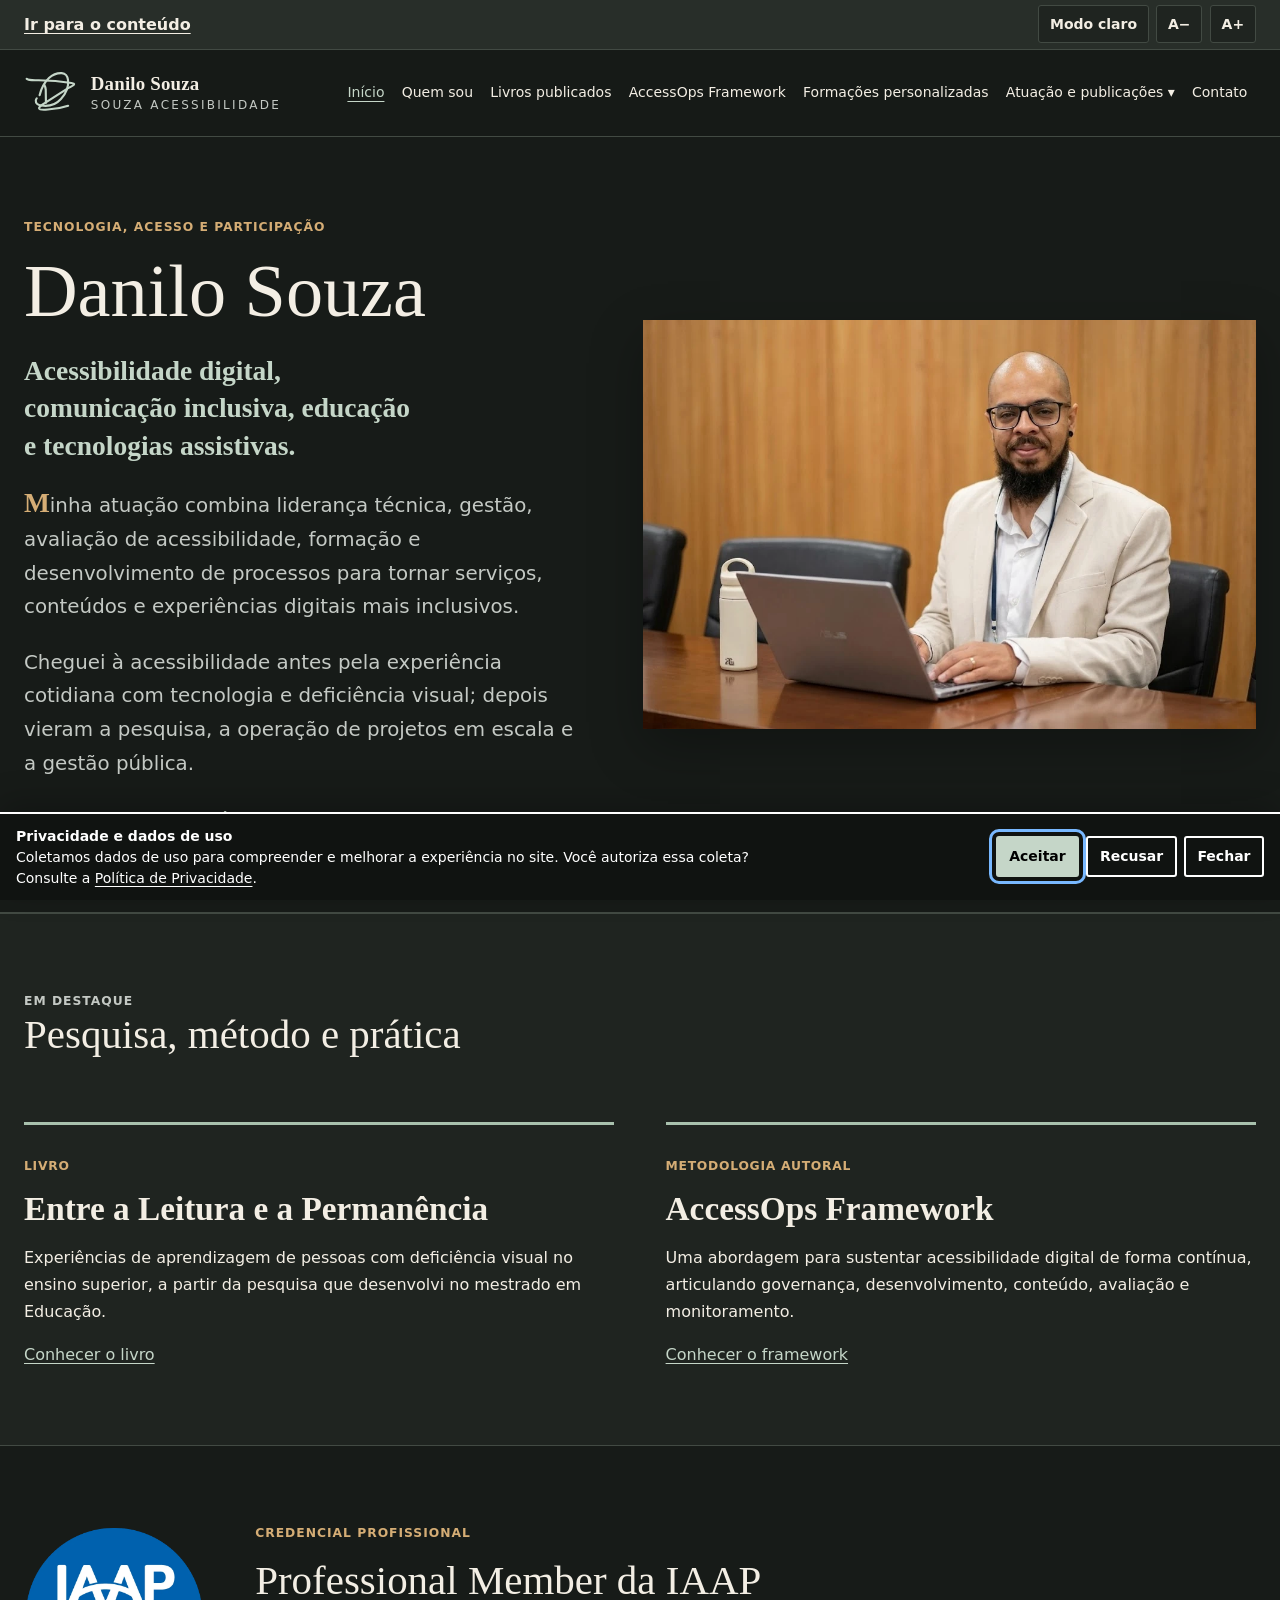
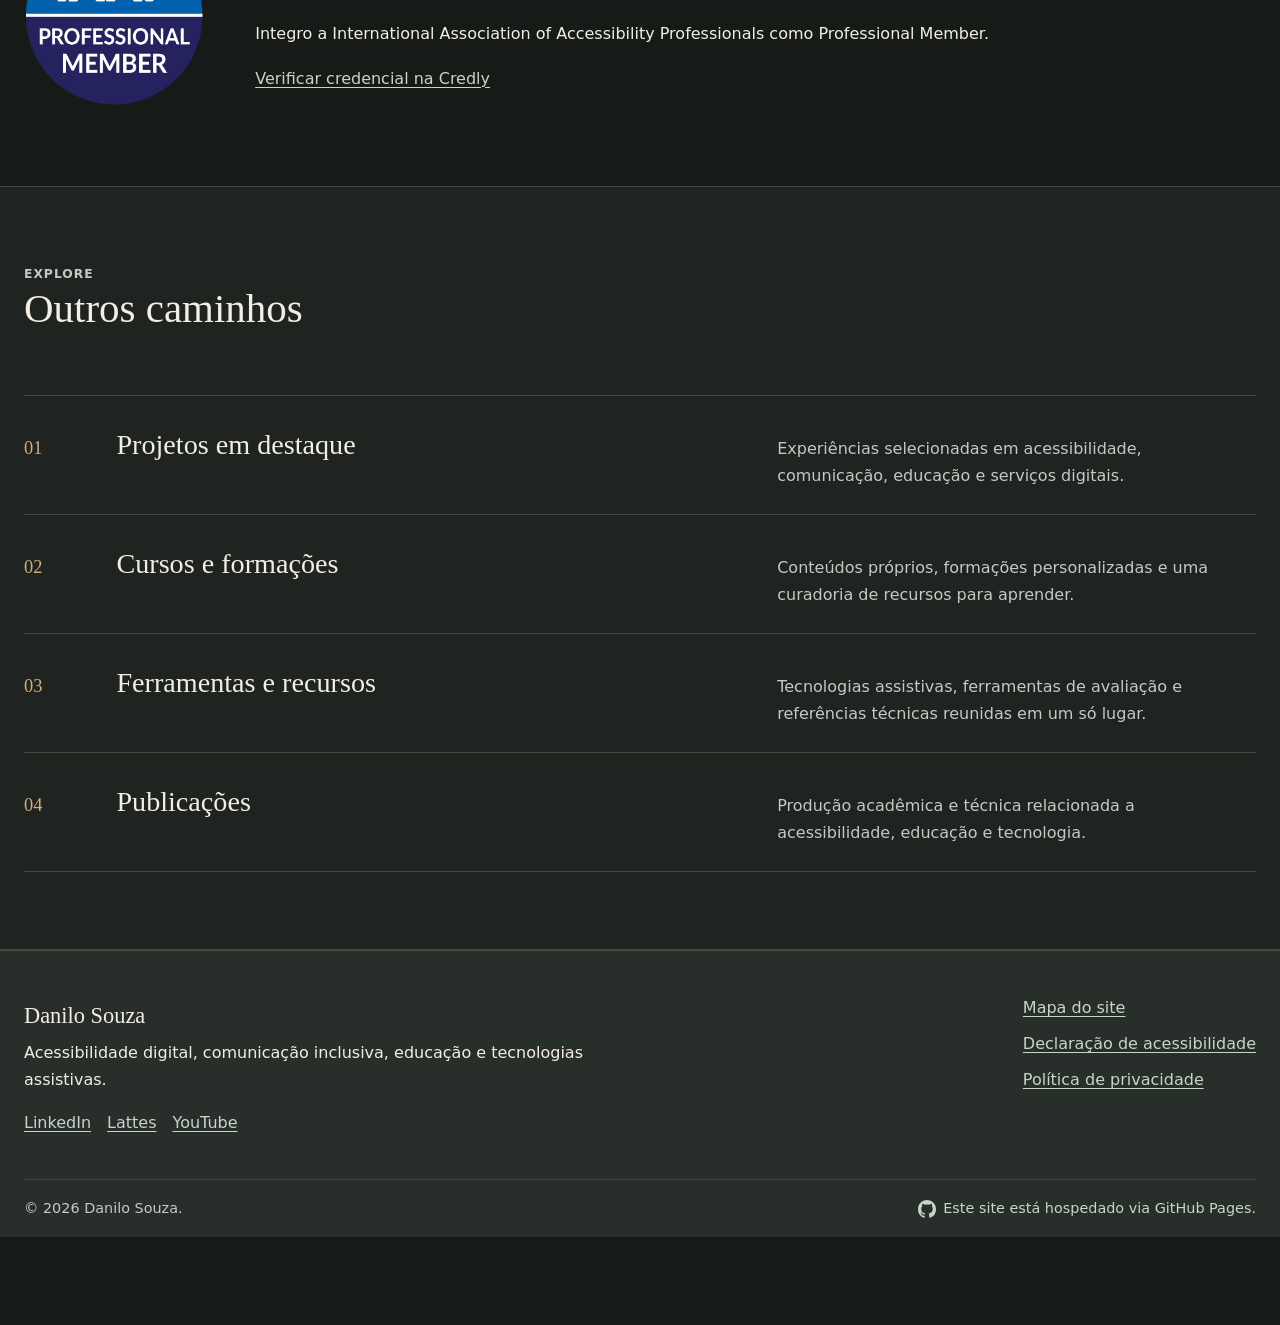
==== commit 7496a929: "Ajustar acessibilidade de links e aprimorar CSS do site" ====
--- a/index.html
+++ b/index.html
@@ -114,8 +114,8 @@
   <div class="shell">
     <div class="section-head compact"><div><p class="eyebrow">Em destaque</p><h2 id="destaques-title">Pesquisa, método e prática</h2></div></div>
     <div class="feature-pair">
-      <article class="feature"><p class="feature-kicker">Livro</p><h3>Entre a Leitura e a Permanência</h3><p>Experiências de aprendizagem de pessoas com deficiência visual no ensino superior, a partir da pesquisa que desenvolvi no mestrado em Educação.</p><a href="entre-a-leitura-e-a-permanencia.html">Conhecer o livro</a></article>
-      <article class="feature"><p class="feature-kicker">Metodologia autoral</p><h3>AccessOps Framework</h3><p>Uma abordagem para sustentar acessibilidade digital de forma contínua, articulando governança, desenvolvimento, conteúdo, avaliação e monitoramento.</p><a href="accessops-framework.html">Conhecer o framework</a></article>
+      <article class="feature"><p class="feature-kicker">Livro</p><h3>Entre a Leitura e a Permanência</h3><p>Experiências de aprendizagem de pessoas com deficiência visual no ensino superior, a partir da pesquisa que desenvolvi no mestrado em Educação.</p><a href="entre-a-leitura-e-a-permanencia.html">Conhecer o livro<span class="sr-only"> Entre a Leitura e a Permanência</span></a></article>
+      <article class="feature"><p class="feature-kicker">Metodologia autoral</p><h3>AccessOps Framework</h3><p>Uma abordagem para sustentar acessibilidade digital de forma contínua, articulando governança, desenvolvimento, conteúdo, avaliação e monitoramento.</p><a href="accessops-framework.html">Conhecer o framework<span class="sr-only"> AccessOps</span></a></article>
     </div>
   </div>
 </section>
--- a/assets/css/styles.css
+++ b/assets/css/styles.css
@@ -516,10 +516,10 @@
   background: var(--green-strong);
   color: var(--button-text);
   text-decoration: none;
-  font-weight: 750;
   border-radius: 3px;
   cursor: pointer;
-  font: inherit
+  font: inherit;
+  font-weight: 600
 }
 
 .button:hover {
@@ -1508,8 +1508,15 @@
 
 .resource-meta {
   display: grid;
-  grid-template-columns: max-content minmax(0, 1fr);
-  gap: .25rem .85rem
+  grid-template-columns: 1fr;
+  gap: .25rem
+}
+
+.resource-meta>div {
+  display: grid;
+  grid-template-columns: 90px minmax(0, 1fr);
+  gap: .85rem;
+  padding: 0
 }
 
 .resource-meta dt {
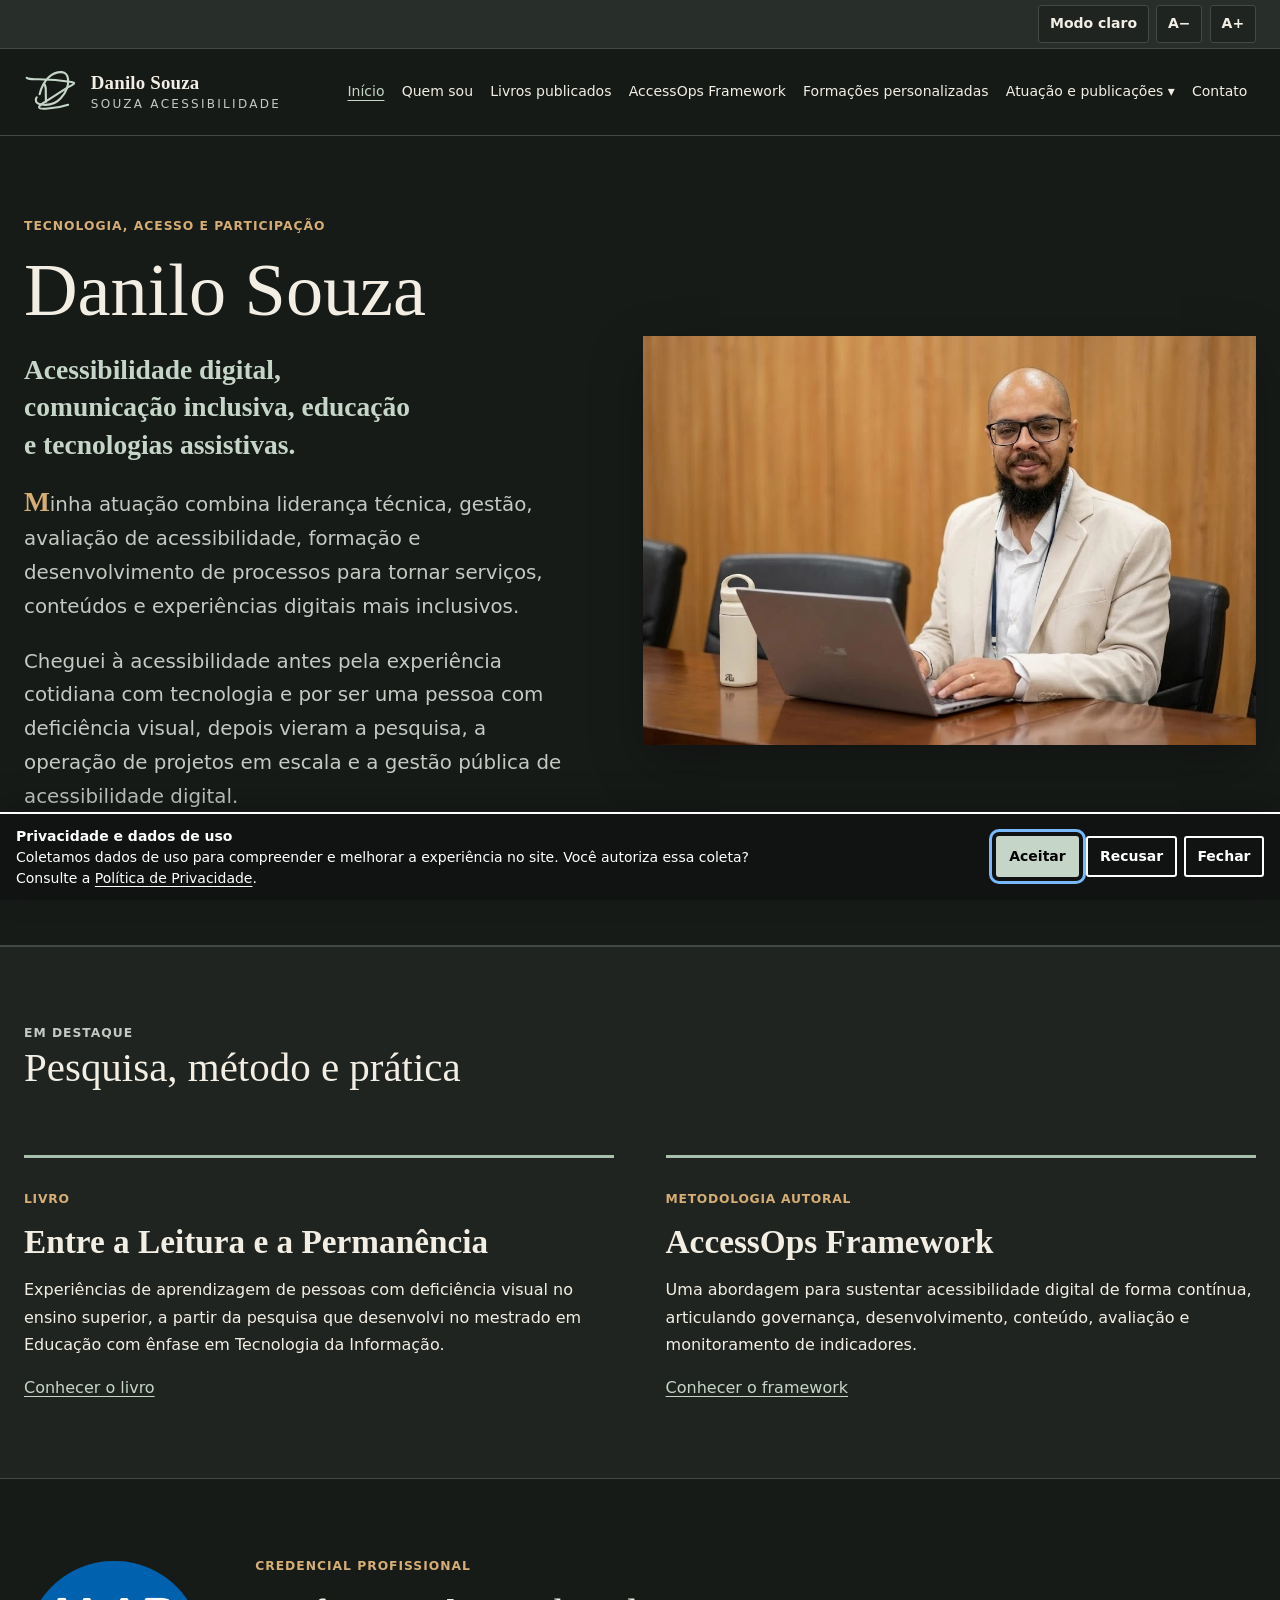
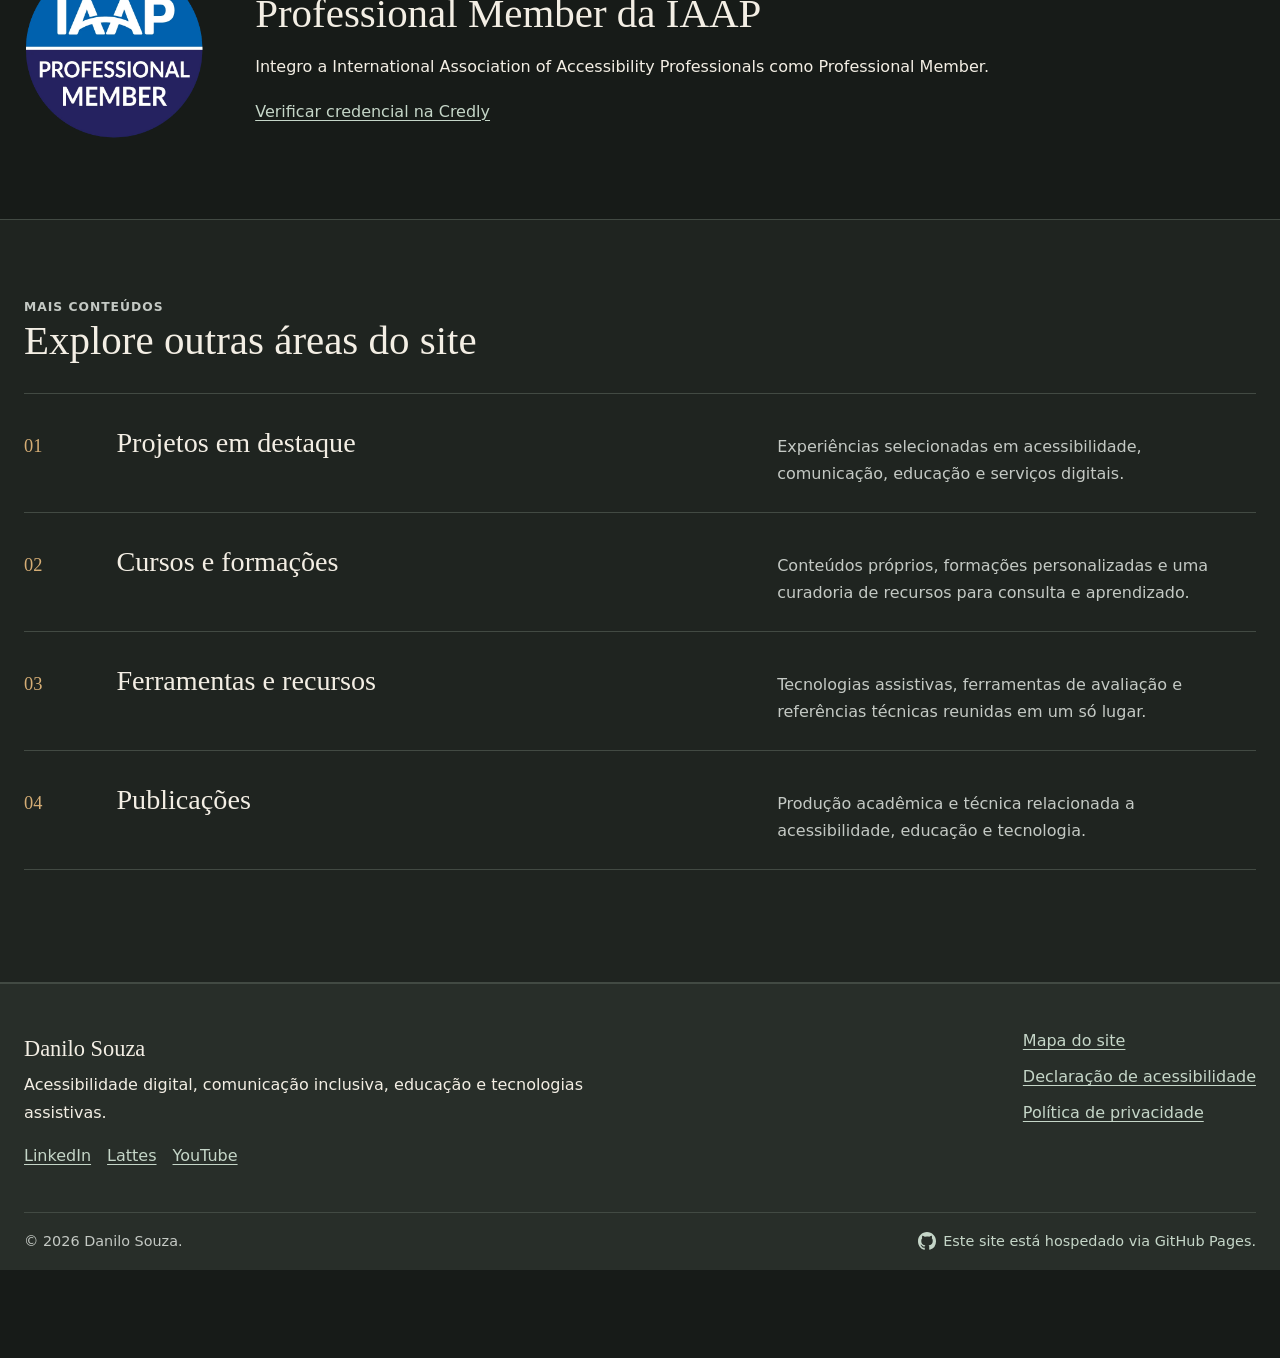
==== commit b4717b06: "Refine content and improve clarity in index.html Updated text for clarity and added emphasis on pers" ====
--- a/index.html
+++ b/index.html
@@ -104,7 +104,7 @@
       <p class="eyebrow">Tecnologia, acesso e participação</p>
       <h1 id="home-title">Danilo Souza</h1>
       <h2 class="tagline">Acessibilidade digital, comunicação inclusiva, educação e tecnologias assistivas.</h2>
-      <div class="prose lede"><p class="editorial-initial">Minha atuação combina liderança técnica, gestão, avaliação de acessibilidade, formação e desenvolvimento de processos para tornar serviços, conteúdos e experiências digitais mais inclusivos.</p><p>Cheguei à acessibilidade antes pela experiência cotidiana com tecnologia e deficiência visual; depois vieram a pesquisa, a operação de projetos em escala e a gestão pública.</p></div>
+      <div class="prose lede"><p class="editorial-initial">Minha atuação combina liderança técnica, gestão, avaliação de acessibilidade, formação e desenvolvimento de processos para tornar serviços, conteúdos e experiências digitais mais inclusivos.</p><p>Cheguei à acessibilidade antes pela experiência cotidiana com tecnologia e por ser uma pessoa com deficiência visual, depois vieram a pesquisa, a operação de projetos em escala e a gestão pública de acessibilidade digital.</p></div>
       <p class="text-link"><a href="quem-sou.html">Conheça minha trajetória</a></p>
     </div>
     <figure class="home-photo-wrap"><img class="home-photo" src="assets/img/danilo-souza-home.webp" width="1800" height="1199" alt="Danilo Souza sentado à mesa diante de um notebook, em uma sala com painéis de madeira."></figure>
@@ -114,22 +114,22 @@
   <div class="shell">
     <div class="section-head compact"><div><p class="eyebrow">Em destaque</p><h2 id="destaques-title">Pesquisa, método e prática</h2></div></div>
     <div class="feature-pair">
-      <article class="feature"><p class="feature-kicker">Livro</p><h3>Entre a Leitura e a Permanência</h3><p>Experiências de aprendizagem de pessoas com deficiência visual no ensino superior, a partir da pesquisa que desenvolvi no mestrado em Educação.</p><a href="entre-a-leitura-e-a-permanencia.html">Conhecer o livro<span class="sr-only"> Entre a Leitura e a Permanência</span></a></article>
-      <article class="feature"><p class="feature-kicker">Metodologia autoral</p><h3>AccessOps Framework</h3><p>Uma abordagem para sustentar acessibilidade digital de forma contínua, articulando governança, desenvolvimento, conteúdo, avaliação e monitoramento.</p><a href="accessops-framework.html">Conhecer o framework<span class="sr-only"> AccessOps</span></a></article>
+      <article class="feature"><p class="feature-kicker">Livro</p><h3>Entre a Leitura e a Permanência</h3><p>Experiências de aprendizagem de pessoas com deficiência visual no ensino superior, a partir da pesquisa que desenvolvi no mestrado em Educação com ênfase em Tecnologia da Informação.</p><a href="entre-a-leitura-e-a-permanencia.html">Conhecer o livro<span class="sr-only"> Entre a Leitura e a Permanência</span></a></article>
+      <article class="feature"><p class="feature-kicker">Metodologia autoral</p><h3>AccessOps Framework</h3><p>Uma abordagem para sustentar acessibilidade digital de forma contínua, articulando governança, desenvolvimento, conteúdo, avaliação e monitoramento de indicadores.</p><a href="accessops-framework.html">Conhecer o framework<span class="sr-only"> AccessOps</span></a></article>
     </div>
   </div>
 </section>
 <section class="section" aria-labelledby="iaap-title">
   <div class="shell credential-strip">
-    <img src="assets/img/iaap-professional-member.png" width="500" height="500" alt="Badge IAAP Professional Member.">
+    <img src="assets/img/iaap-professional-member.png" width="500" height="500" alt="Logotipo IAAP Professional Member.">
     <div class="prose"><p class="eyebrow">Credencial profissional</p><h2 id="iaap-title">Professional Member da IAAP</h2><p>Integro a International Association of Accessibility Professionals como Professional Member.</p><p><a href="https://www.credly.com/badges/1b56a520-1020-4061-b99e-960985c0852b/linked_in_profile" target="_blank" rel="noopener noreferrer">Verificar credencial na Credly<span class="sr-only"> (abre em nova aba)</span></a></p></div>
   </div>
 </section>
 <section class="section alt" aria-labelledby="caminhos-title">
-  <div class="shell"><div class="section-head compact"><div><p class="eyebrow">Explore</p><h2 id="caminhos-title">Outros caminhos</h2></div></div>
+  <div class="shell"><div class="section-head compact"><div><p class="eyebrow">Mais conteúdos</p><h2 id="caminhos-title">Explore outras áreas do site</h2>
     <div class="editorial-links">
       <a class="editorial-link" href="projetos.html"><span class="editorial-index">01</span><span class="editorial-title" role="heading" aria-level="3">Projetos em destaque</span><span class="editorial-desc">Experiências selecionadas em acessibilidade, comunicação, educação e serviços digitais.</span></a>
-      <a class="editorial-link" href="cursos.html"><span class="editorial-index">02</span><span class="editorial-title" role="heading" aria-level="3">Cursos e formações</span><span class="editorial-desc">Conteúdos próprios, formações personalizadas e uma curadoria de recursos para aprender.</span></a>
+      <a class="editorial-link" href="cursos.html"><span class="editorial-index">02</span><span class="editorial-title" role="heading" aria-level="3">Cursos e formações</span><span class="editorial-desc">Conteúdos próprios, formações personalizadas e uma curadoria de recursos para consulta e aprendizado.</span></a>
       <a class="editorial-link" href="ferramentas-e-recursos.html"><span class="editorial-index">03</span><span class="editorial-title" role="heading" aria-level="3">Ferramentas e recursos</span><span class="editorial-desc">Tecnologias assistivas, ferramentas de avaliação e referências técnicas reunidas em um só lugar.</span></a>
       <a class="editorial-link" href="publicacoes.html"><span class="editorial-index">04</span><span class="editorial-title" role="heading" aria-level="3">Publicações</span><span class="editorial-desc">Produção acadêmica e técnica relacionada a acessibilidade, educação e tecnologia.</span></a>
     </div>
@@ -160,4 +160,4 @@
 <script src="assets/js/main.js" defer></script>
 <script src="https://vlibras.gov.br/app/vlibras-plugin.js" defer></script>
 </body>
-</html>+</html>
--- a/assets/css/styles.css
+++ b/assets/css/styles.css
@@ -1333,25 +1333,28 @@
   min-height: 48px;
   display: flex;
   align-items: center;
-  justify-content: space-between;
+  justify-content: flex-end;
   gap: 1rem;
   padding-block: .3rem
 }
 
 .skip-link {
-  position: static;
-  z-index: auto;
+  position: fixed;
+  left: 1rem;
+  top: 1rem;
+  z-index: 10000;
   display: inline-flex;
   align-items: center;
-  background: transparent;
-  color: var(--ink);
-  padding: .38rem 0;
-  transform: none;
-  border: 0;
+  background: #fff;
+  color: #000;
+  padding: .65rem 1rem;
+  transform: translateY(-180%);
+  border: 2px solid #000;
   font-weight: 700
 }
 
-.skip-link:focus {
+.skip-link:focus,
+.skip-link:focus-visible {
   transform: none
 }
 
@@ -1623,7 +1626,8 @@
 
 @media(max-width:700px) {
   .utility-inner {
-    align-items: flex-start;
+    align-items: center;
+    justify-content: flex-end;
     gap: .55rem
   }
 
@@ -1661,8 +1665,29 @@
     gap: 0
   }
 
+  .resource-meta>div {
+    grid-template-columns: max-content minmax(0, 1fr);
+    column-gap: .85rem
+  }
+
+  .resource-meta dt {
+    white-space: nowrap
+  }
+
   .resource-meta dd {
+    min-width: 0;
+    overflow-wrap: anywhere;
     margin-bottom: .5rem
+  }
+
+  .button-row {
+    align-items: stretch
+  }
+
+  .button-row .button {
+    width: 100%;
+    max-width: 100%;
+    text-align: center
   }
 
   .consent-inner {
@@ -1676,12 +1701,13 @@
 
 @media(max-width:470px) {
   .utility-inner {
-    display: grid;
-    grid-template-columns: 1fr
+    display: flex;
+    justify-content: flex-end
   }
 
   .display-controls {
-    justify-content: flex-start
+    justify-content: flex-end;
+    width: 100%
   }
 
   .brand-text span {
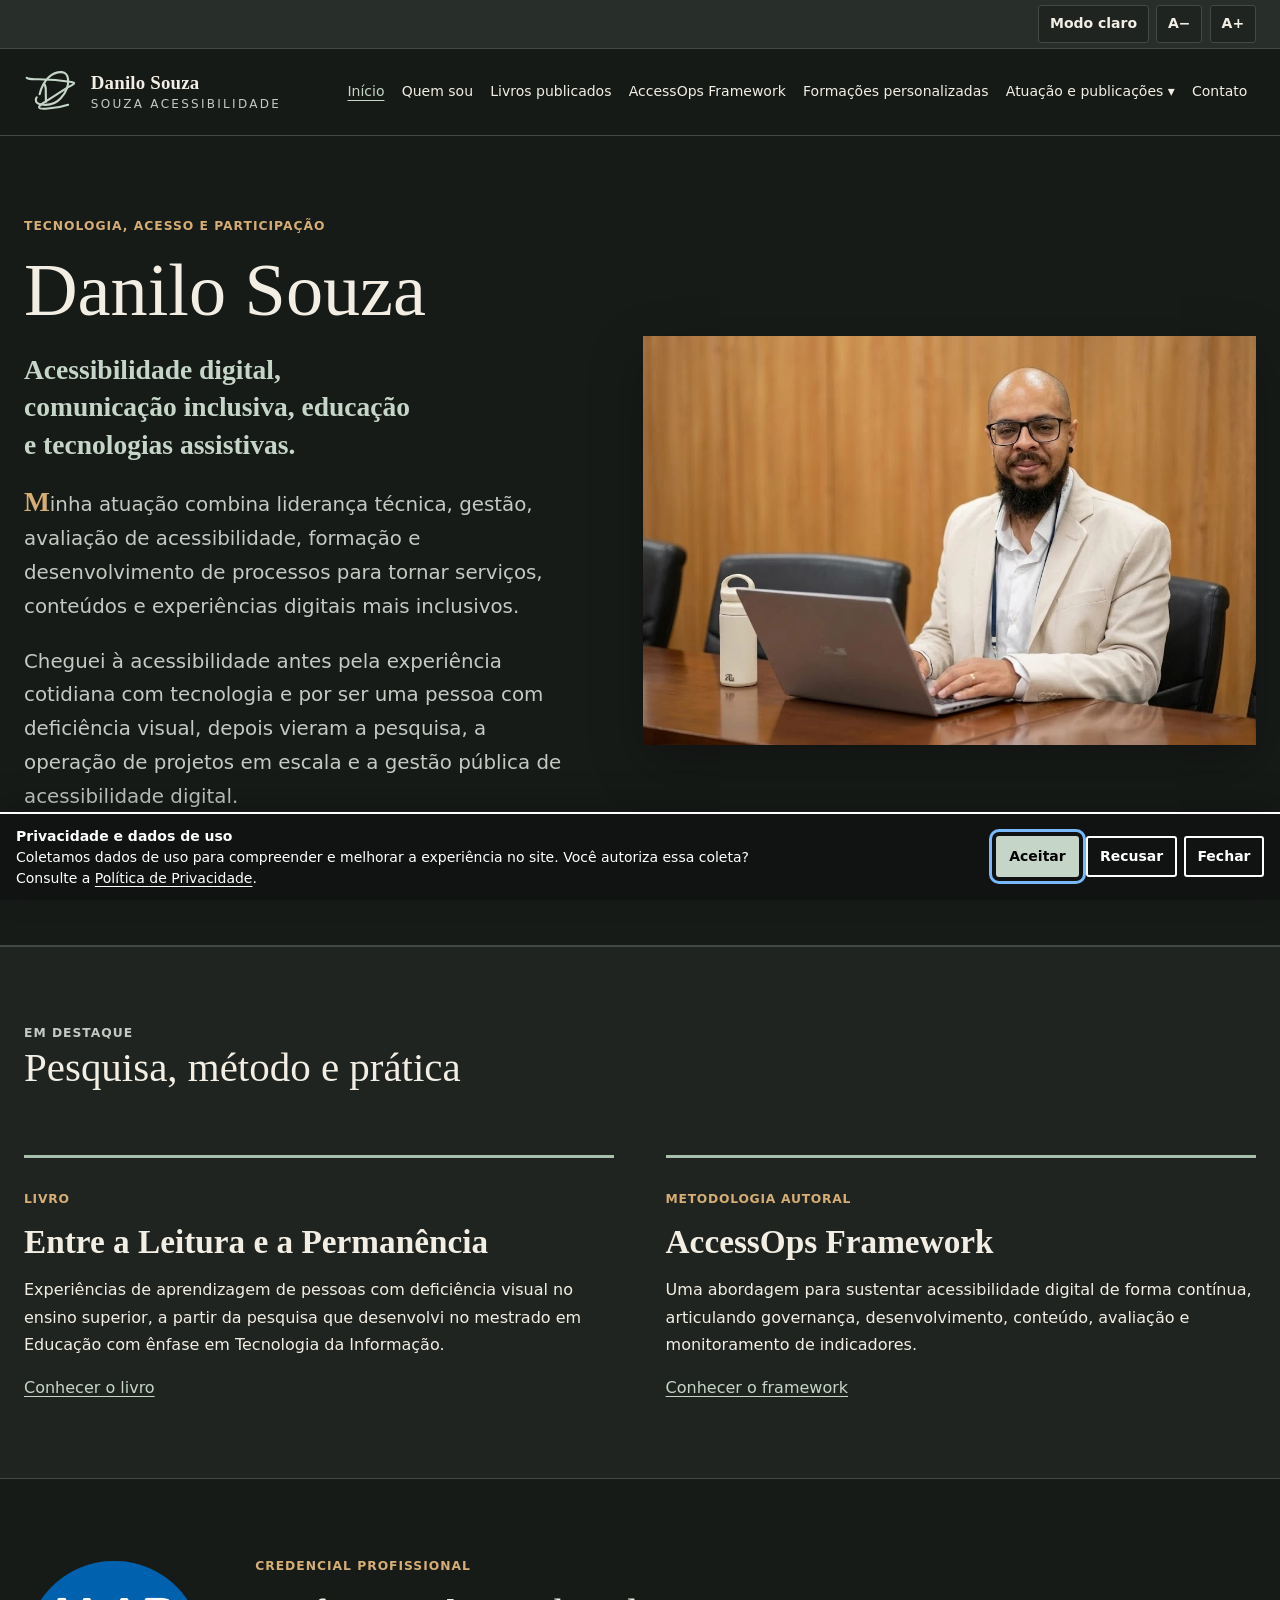
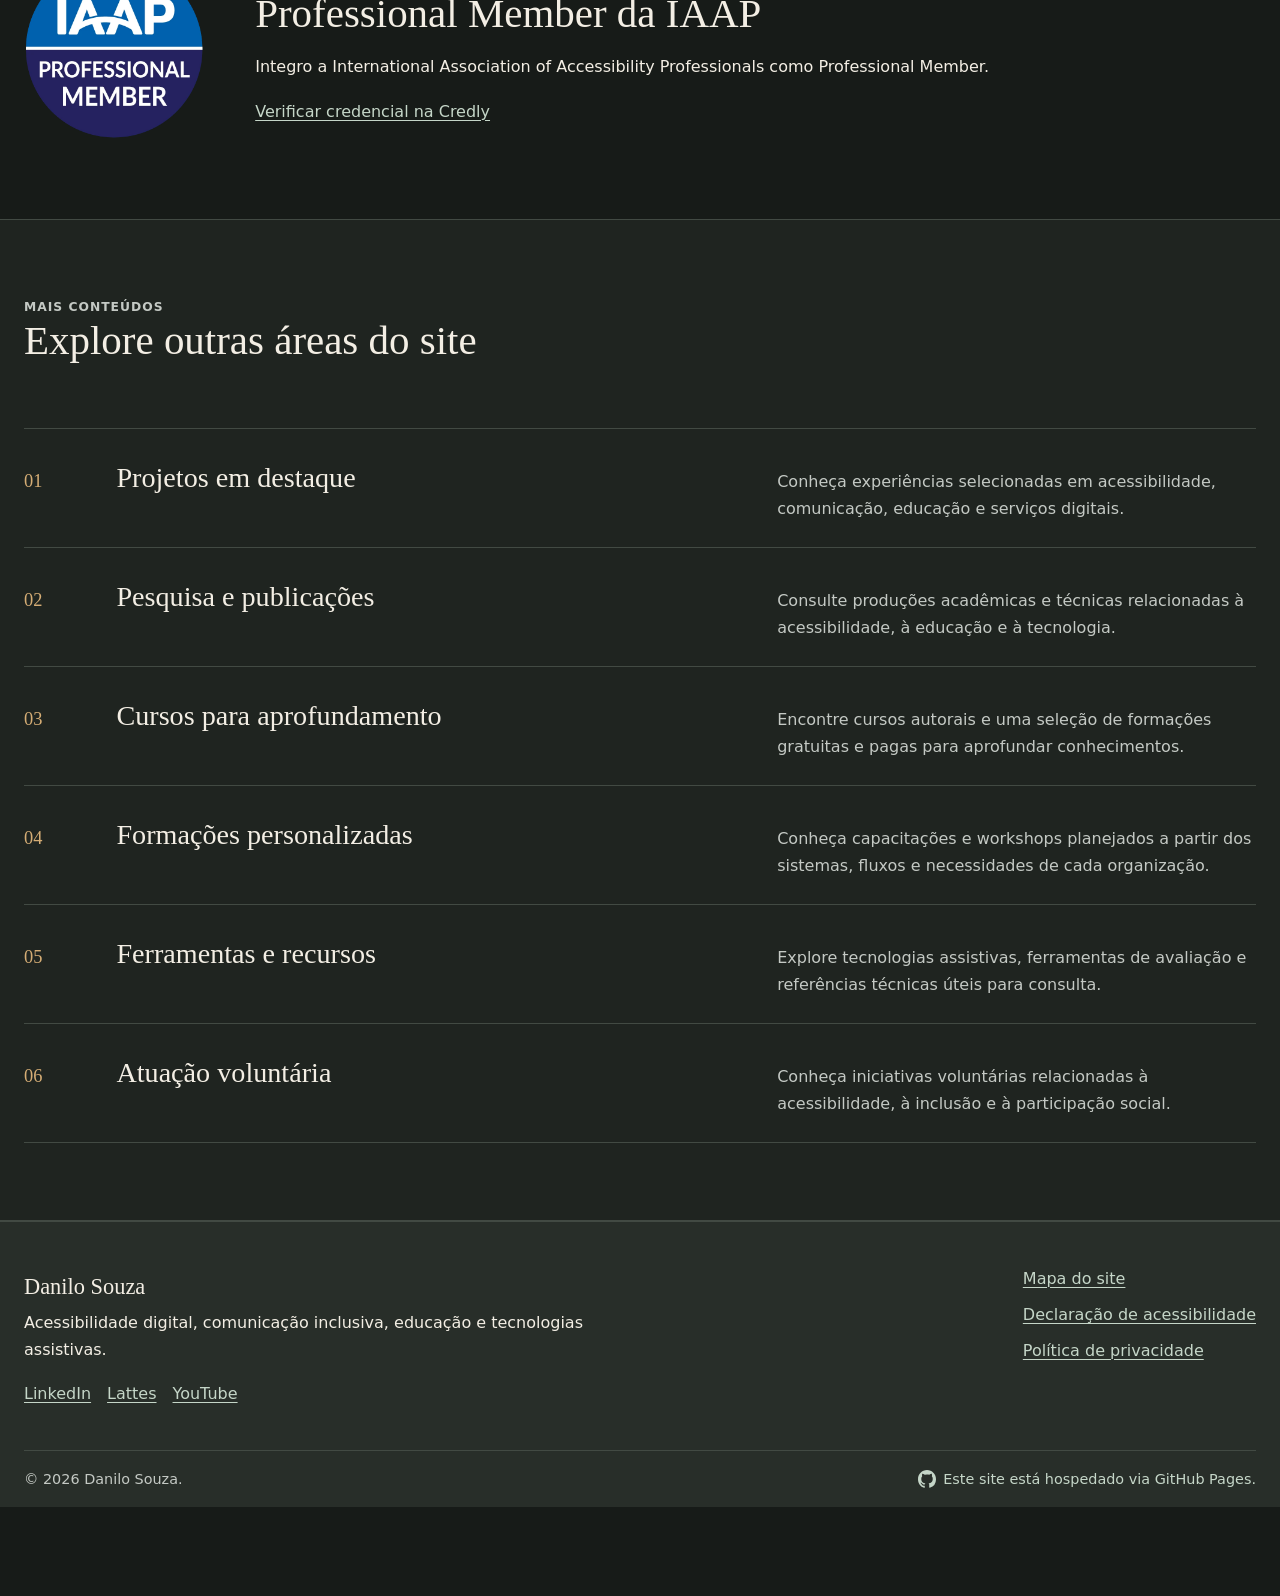
==== commit c095a2c5: "Refactor content structure in index.html" ====
--- a/index.html
+++ b/index.html
@@ -126,12 +126,50 @@
   </div>
 </section>
 <section class="section alt" aria-labelledby="caminhos-title">
-  <div class="shell"><div class="section-head compact"><div><p class="eyebrow">Mais conteúdos</p><h2 id="caminhos-title">Explore outras áreas do site</h2>
+  <div class="shell">
+    <div class="section-head compact">
+      <div>
+        <p class="eyebrow">Mais conteúdos</p>
+        <h2 id="caminhos-title">Explore outras áreas do site</h2>
+      </div>
+    </div>
+
     <div class="editorial-links">
-      <a class="editorial-link" href="projetos.html"><span class="editorial-index">01</span><span class="editorial-title" role="heading" aria-level="3">Projetos em destaque</span><span class="editorial-desc">Experiências selecionadas em acessibilidade, comunicação, educação e serviços digitais.</span></a>
-      <a class="editorial-link" href="cursos.html"><span class="editorial-index">02</span><span class="editorial-title" role="heading" aria-level="3">Cursos e formações</span><span class="editorial-desc">Conteúdos próprios, formações personalizadas e uma curadoria de recursos para consulta e aprendizado.</span></a>
-      <a class="editorial-link" href="ferramentas-e-recursos.html"><span class="editorial-index">03</span><span class="editorial-title" role="heading" aria-level="3">Ferramentas e recursos</span><span class="editorial-desc">Tecnologias assistivas, ferramentas de avaliação e referências técnicas reunidas em um só lugar.</span></a>
-      <a class="editorial-link" href="publicacoes.html"><span class="editorial-index">04</span><span class="editorial-title" role="heading" aria-level="3">Publicações</span><span class="editorial-desc">Produção acadêmica e técnica relacionada a acessibilidade, educação e tecnologia.</span></a>
+      <a class="editorial-link" href="projetos.html">
+        <span class="editorial-index">01</span>
+        <span class="editorial-title" role="heading" aria-level="3">Projetos em destaque</span>
+        <span class="editorial-desc">Conheça experiências selecionadas em acessibilidade, comunicação, educação e serviços digitais.</span>
+      </a>
+
+      <a class="editorial-link" href="publicacoes.html">
+        <span class="editorial-index">02</span>
+        <span class="editorial-title" role="heading" aria-level="3">Pesquisa e publicações</span>
+        <span class="editorial-desc">Consulte produções acadêmicas e técnicas relacionadas à acessibilidade, à educação e à tecnologia.</span>
+      </a>
+
+      <a class="editorial-link" href="cursos.html">
+        <span class="editorial-index">03</span>
+        <span class="editorial-title" role="heading" aria-level="3">Cursos para aprofundamento</span>
+        <span class="editorial-desc">Encontre cursos autorais e uma seleção de formações gratuitas e pagas para aprofundar conhecimentos.</span>
+      </a>
+
+      <a class="editorial-link" href="formacoes.html">
+        <span class="editorial-index">04</span>
+        <span class="editorial-title" role="heading" aria-level="3">Formações personalizadas</span>
+        <span class="editorial-desc">Conheça capacitações e workshops planejados a partir dos sistemas, fluxos e necessidades de cada organização.</span>
+      </a>
+
+      <a class="editorial-link" href="ferramentas-e-recursos.html">
+        <span class="editorial-index">05</span>
+        <span class="editorial-title" role="heading" aria-level="3">Ferramentas e recursos</span>
+        <span class="editorial-desc">Explore tecnologias assistivas, ferramentas de avaliação e referências técnicas úteis para consulta.</span>
+      </a>
+
+      <a class="editorial-link" href="atuacao-voluntaria.html">
+        <span class="editorial-index">06</span>
+        <span class="editorial-title" role="heading" aria-level="3">Atuação voluntária</span>
+        <span class="editorial-desc">Conheça iniciativas voluntárias relacionadas à acessibilidade, à inclusão e à participação social.</span>
+      </a>
     </div>
   </div>
 </section></main>
--- a/assets/css/styles.css
+++ b/assets/css/styles.css
@@ -1715,6 +1715,24 @@
   }
 }
 
+@media (max-width: 1120px) {
+  .story-aside {
+    position: static;
+    width: 100%;
+    max-width: 560px;
+    margin-inline: auto;
+  }
+
+  .story-aside .portrait {
+    display: block;
+    width: 100%;
+    max-width: 100%;
+    height: auto;
+    object-fit: contain;
+    margin-inline: auto;
+  }
+}
+
 .consent .consent-close {
   border: 2px solid #fff;
 }
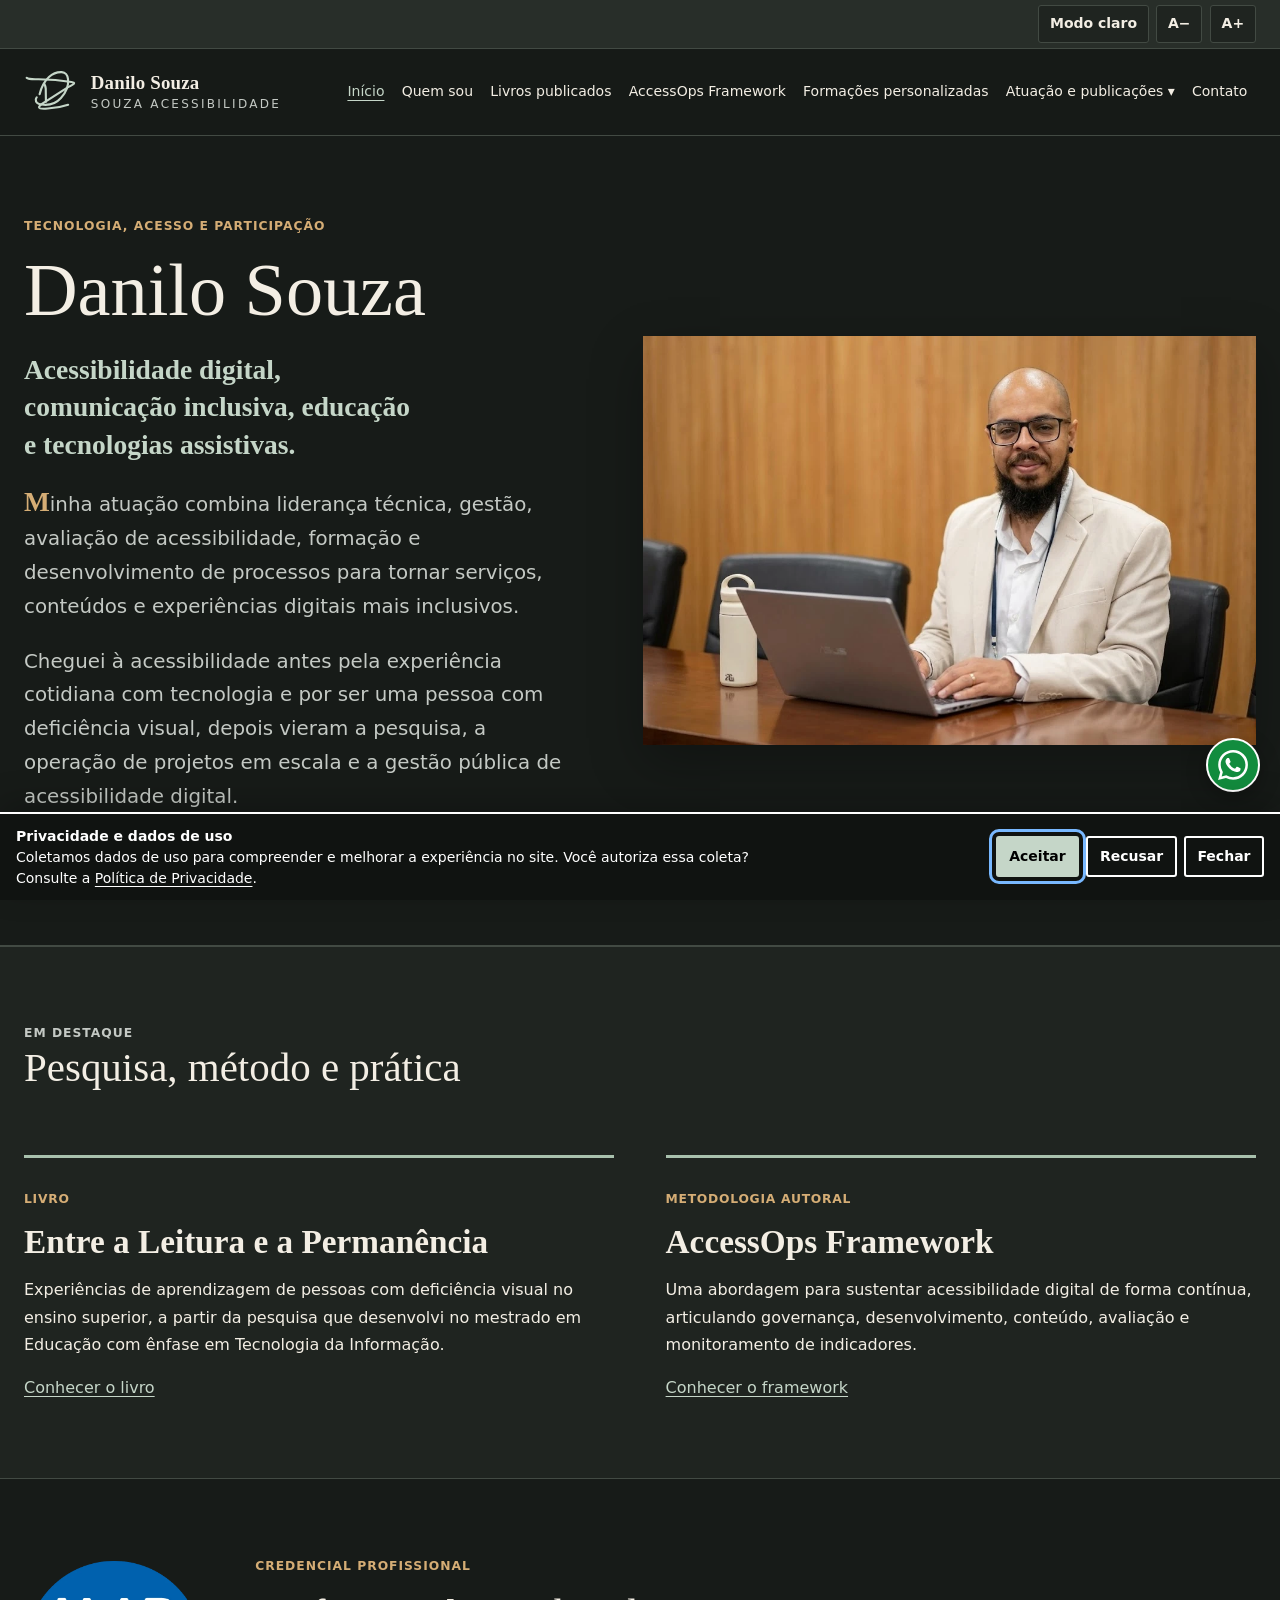
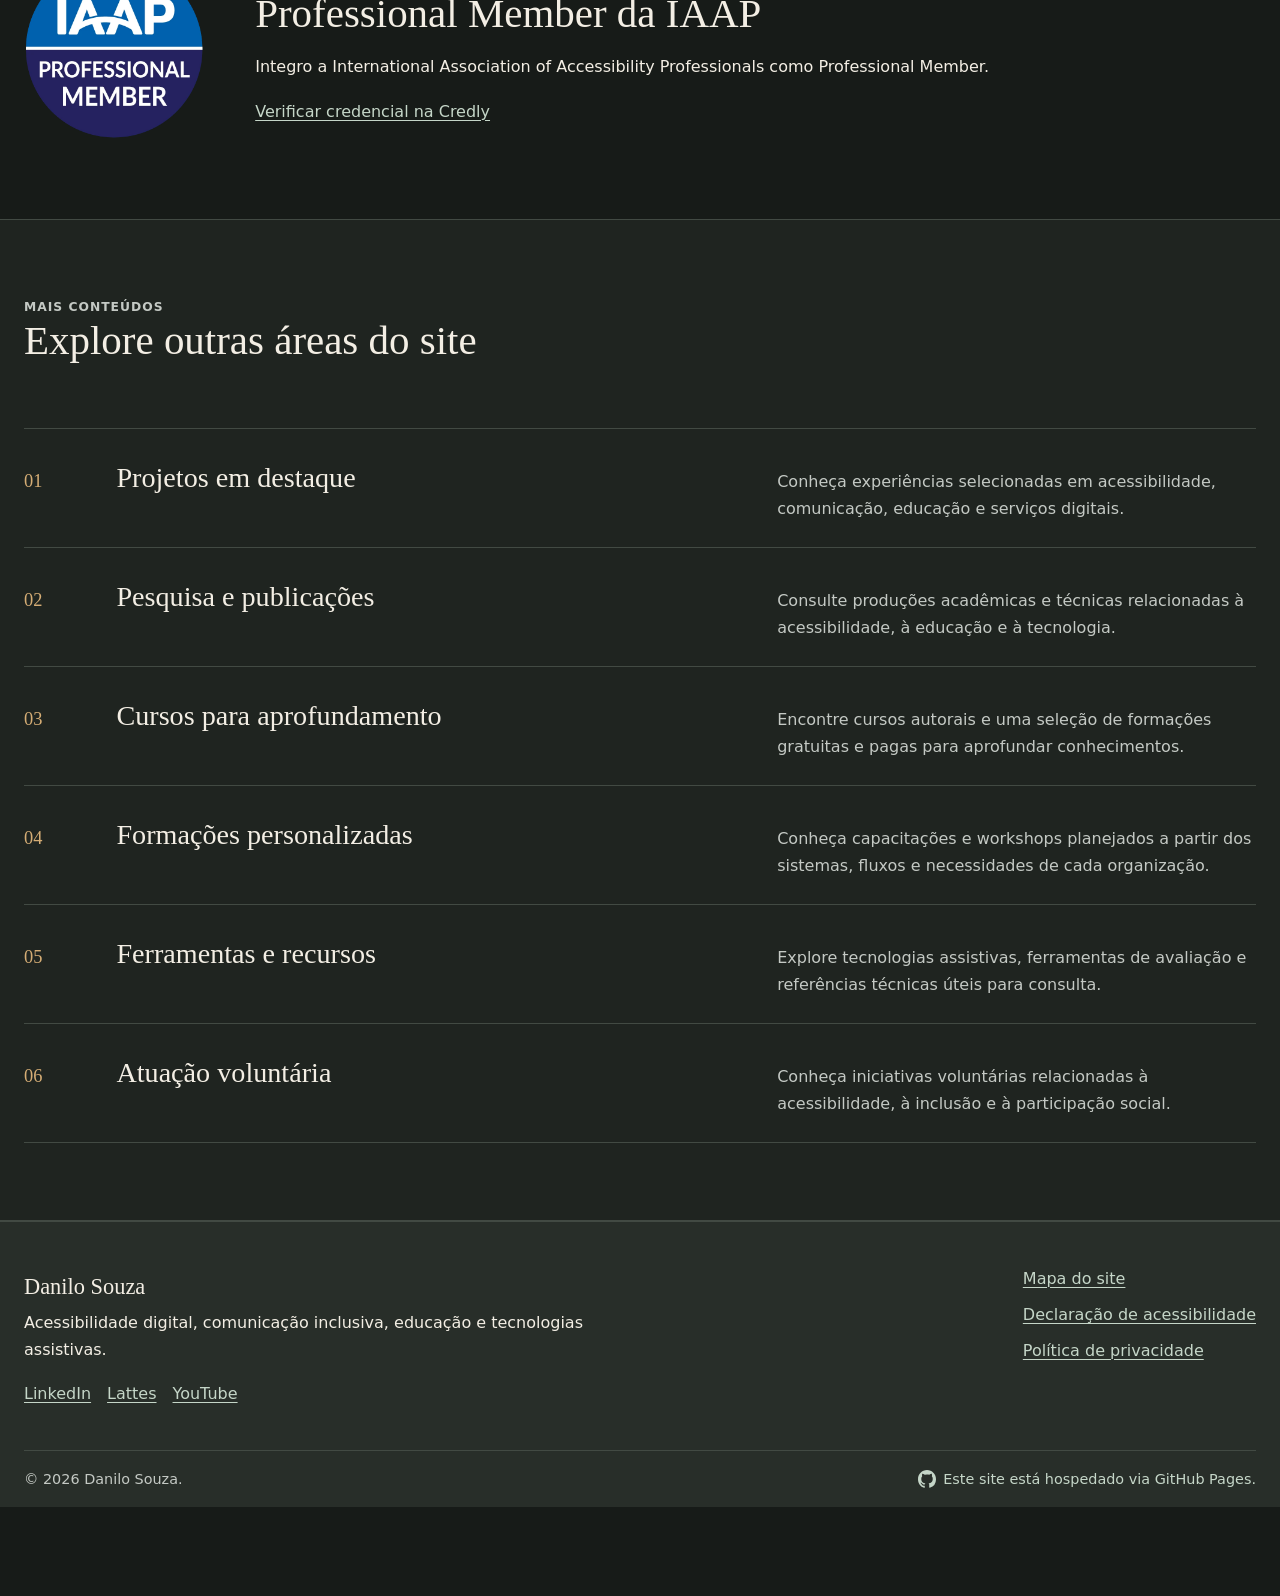
==== commit 19e0822d: "Atualiza favicon para formato compatível com o Google" ====
--- a/index.html
+++ b/index.html
@@ -6,7 +6,7 @@
 <title>Danilo Souza | Acessibilidade digital e comunicação inclusiva</title>
 <meta name="description" content="Site de Danilo Souza sobre acessibilidade digital, comunicação inclusiva, educação, tecnologias assistivas, AccessOps Framework, publicações e projetos.">
 <link rel="canonical" href="https://souzaacessibilidade.com.br/">
-<link rel="icon" href="assets/img/favicon.svg" type="image/svg+xml">
+<link rel="icon" href="/assets/img/favicon.png" type="image/png" sizes="96x96">
 <script data-visual-init>(function(){try{var t=localStorage.getItem('souza_theme');document.documentElement.dataset.theme=t==='light'?'light':'dark';var s=Number(localStorage.getItem('souza_text_size'));if([14,16,18,20,22].includes(s)){document.documentElement.style.setProperty('--text-size',s+'px');document.documentElement.dataset.textSize=String(s);}}catch(e){document.documentElement.dataset.theme='dark';}})();</script>
 <link rel="stylesheet" href="assets/css/styles.css">
 <meta name="theme-color" id="theme-color-meta" content="#171b18">
--- a/assets/css/styles.css
+++ b/assets/css/styles.css
@@ -744,11 +744,11 @@
   padding: .18rem 0
 }
 
-.resource-meta dt {
+.resource-meta .resource-label {
   font-weight: 750
 }
 
-.resource-meta dd {
+.resource-meta .resource-value {
   margin: 0
 }
 
@@ -1522,11 +1522,11 @@
   padding: 0
 }
 
-.resource-meta dt {
+.resource-meta .resource-label {
   padding: .12rem 0
 }
 
-.resource-meta dd {
+.resource-meta .resource-value {
   padding: .12rem 0
 }
 
@@ -1583,6 +1583,48 @@
 #mercado-ead:focus {
   outline: 3px solid var(--focus);
   outline-offset: 6px
+}
+
+main [tabindex="-1"]:focus {
+  outline: 3px solid var(--focus);
+  outline-offset: 6px
+}
+
+.whatsapp-float {
+  position: fixed;
+  right: 1.25rem;
+  bottom: calc(var(--consent-height, 0px) + 1.25rem);
+  z-index: 95;
+  display: inline-flex;
+  align-items: center;
+  justify-content: center;
+  width: 54px;
+  height: 54px;
+  border: 2px solid #fff;
+  border-radius: 50%;
+  background: #128c3e;
+  color: #fff;
+  box-shadow: 0 6px 20px rgba(0, 0, 0, .28);
+  font-size: 1.6rem;
+  line-height: 1;
+  text-decoration: none
+}
+
+.whatsapp-float:hover {
+  background: #0d7131;
+  color: #fff;
+  text-decoration: none
+}
+
+.whatsapp-float:focus-visible {
+  outline: 4px solid var(--focus);
+  outline-offset: 4px
+}
+
+.whatsapp-float svg {
+  width: 30px;
+  height: 30px;
+  fill: currentColor
 }
 
 @media(max-width:1240px) {
@@ -1596,13 +1638,20 @@
     left: 0;
     right: 0;
     top: 86px;
+    height: calc(100dvh - 86px);
+    max-height: calc(100dvh - 86px);
+    overflow-y: auto;
+    overscroll-behavior: contain;
+    scroll-padding-block: .75rem;
     background: var(--surface);
     border-bottom: 1px solid var(--line);
     padding: .5rem 1.5rem 1rem
   }
 
   .site-nav.open {
-    display: block
+    display: block;
+    touch-action: pan-y;
+    -webkit-overflow-scrolling: touch
   }
 
   .site-nav>ul {
@@ -1611,7 +1660,14 @@
 
   .site-nav a,
   .submenu-toggle {
-    padding: .8rem .5rem
+    padding: .8rem .5rem;
+    scroll-margin-block: .75rem
+  }
+
+  html.nav-open,
+  body.nav-open {
+    overflow: hidden;
+    overscroll-behavior: none
   }
 
   .submenu {
@@ -1644,7 +1700,9 @@
   }
 
   .site-nav {
-    top: 76px
+    top: 76px;
+    height: calc(100dvh - 76px);
+    max-height: calc(100dvh - 76px)
   }
 
   .brand-mark {
@@ -1670,11 +1728,11 @@
     column-gap: .85rem
   }
 
-  .resource-meta dt {
+  .resource-meta .resource-label {
     white-space: nowrap
   }
 
-  .resource-meta dd {
+  .resource-meta .resource-value {
     min-width: 0;
     overflow-wrap: anywhere;
     margin-bottom: .5rem
